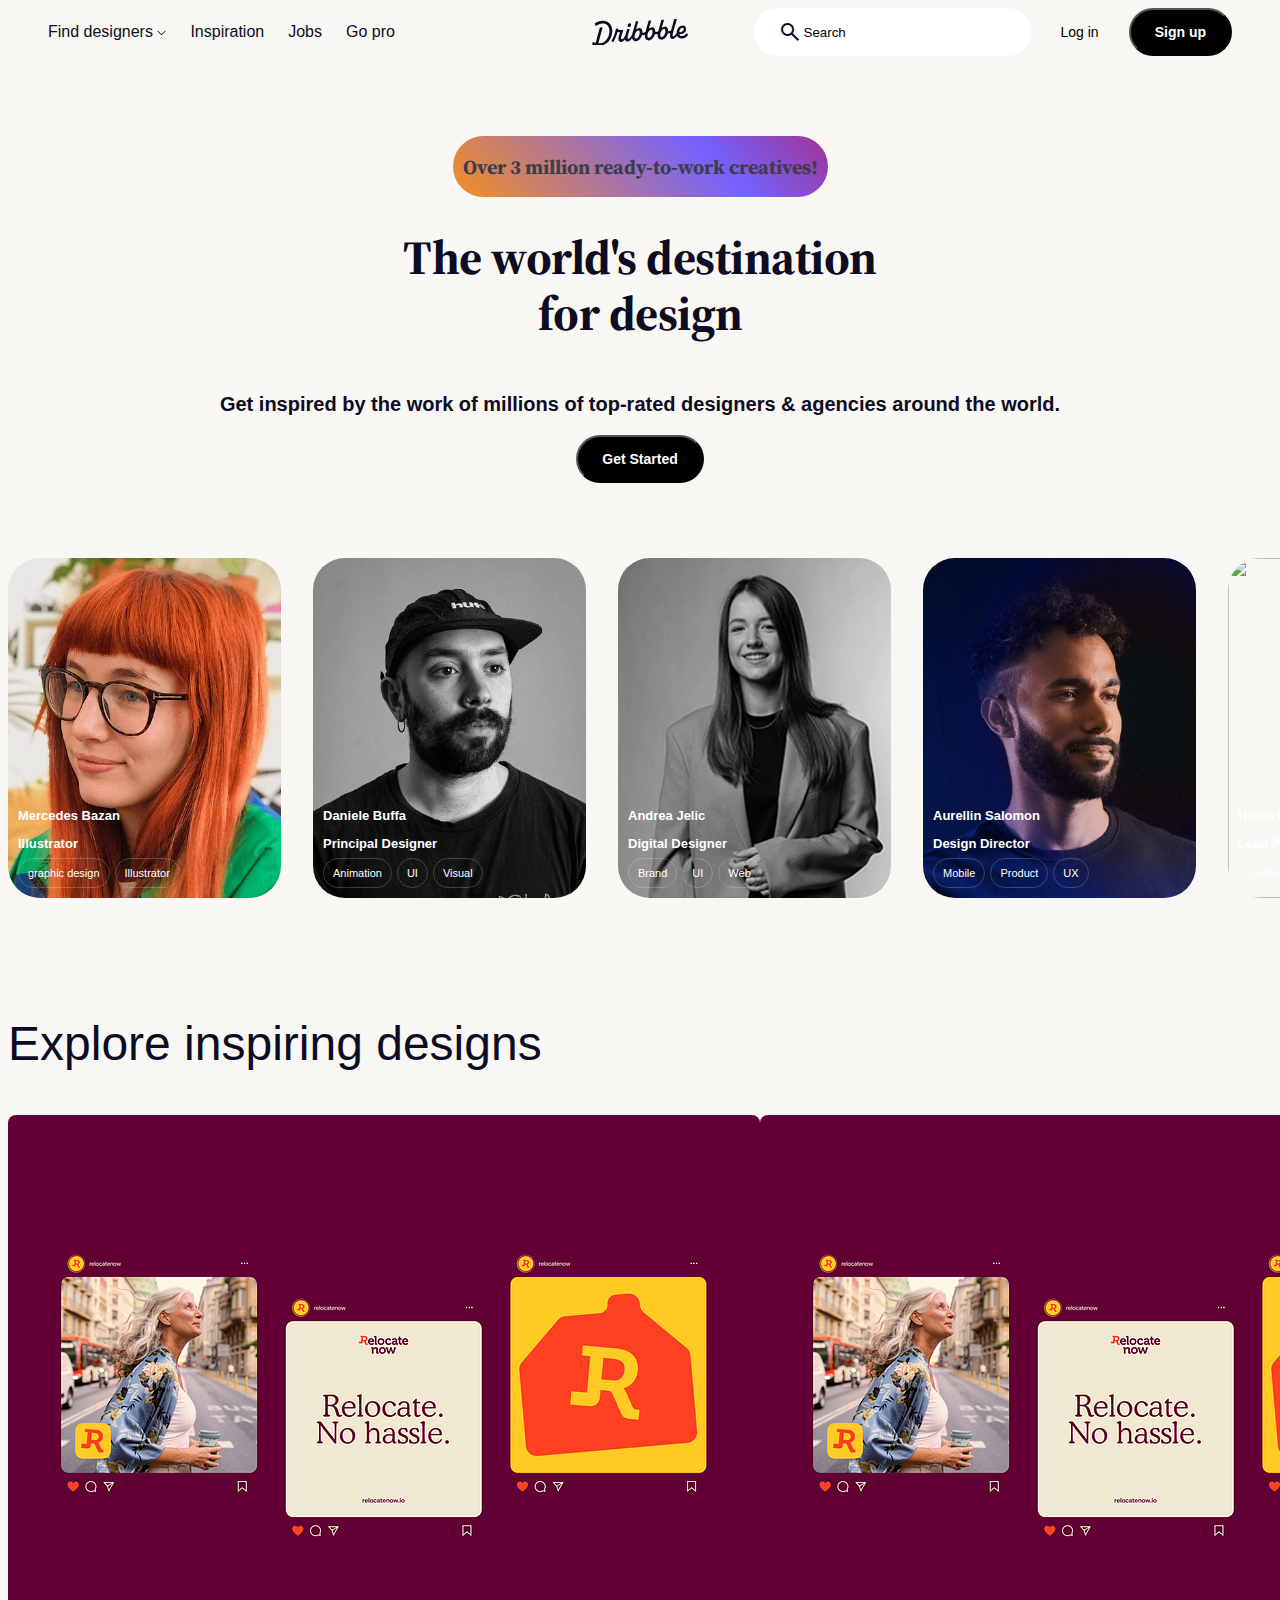
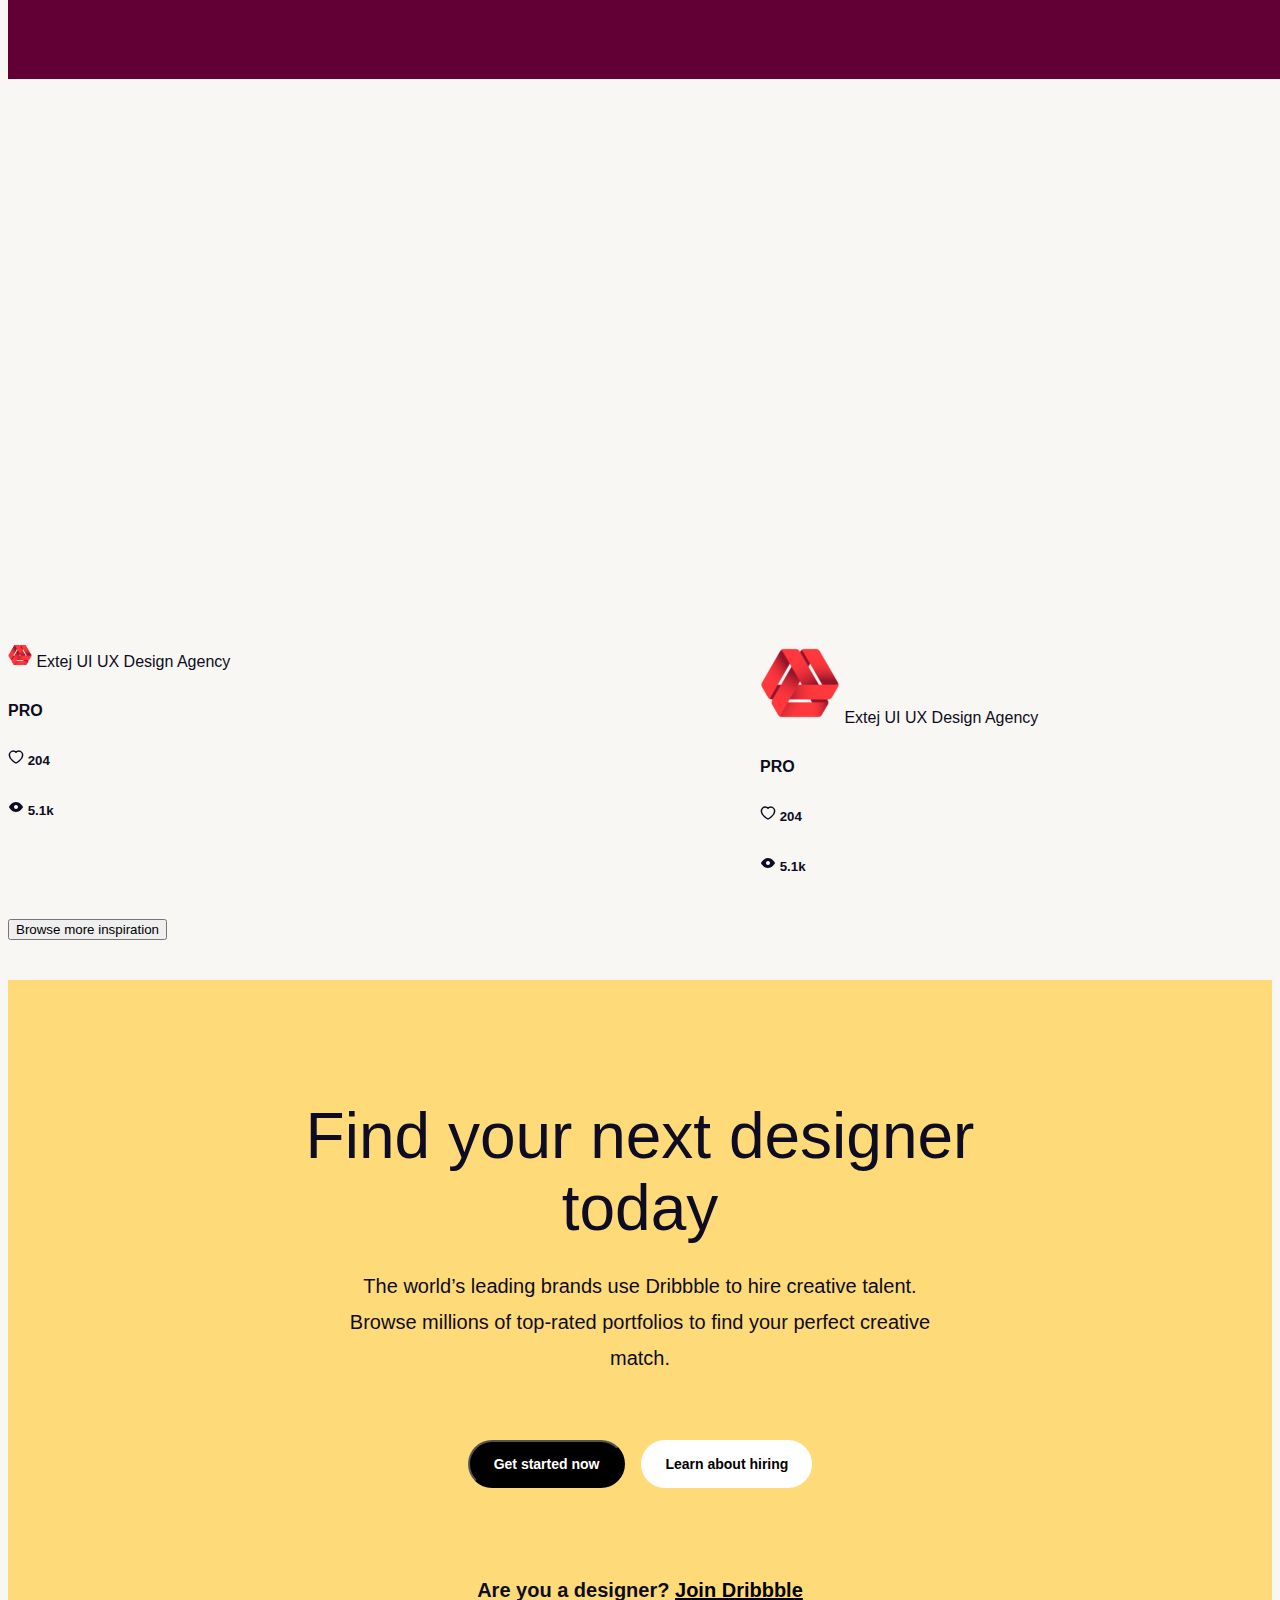
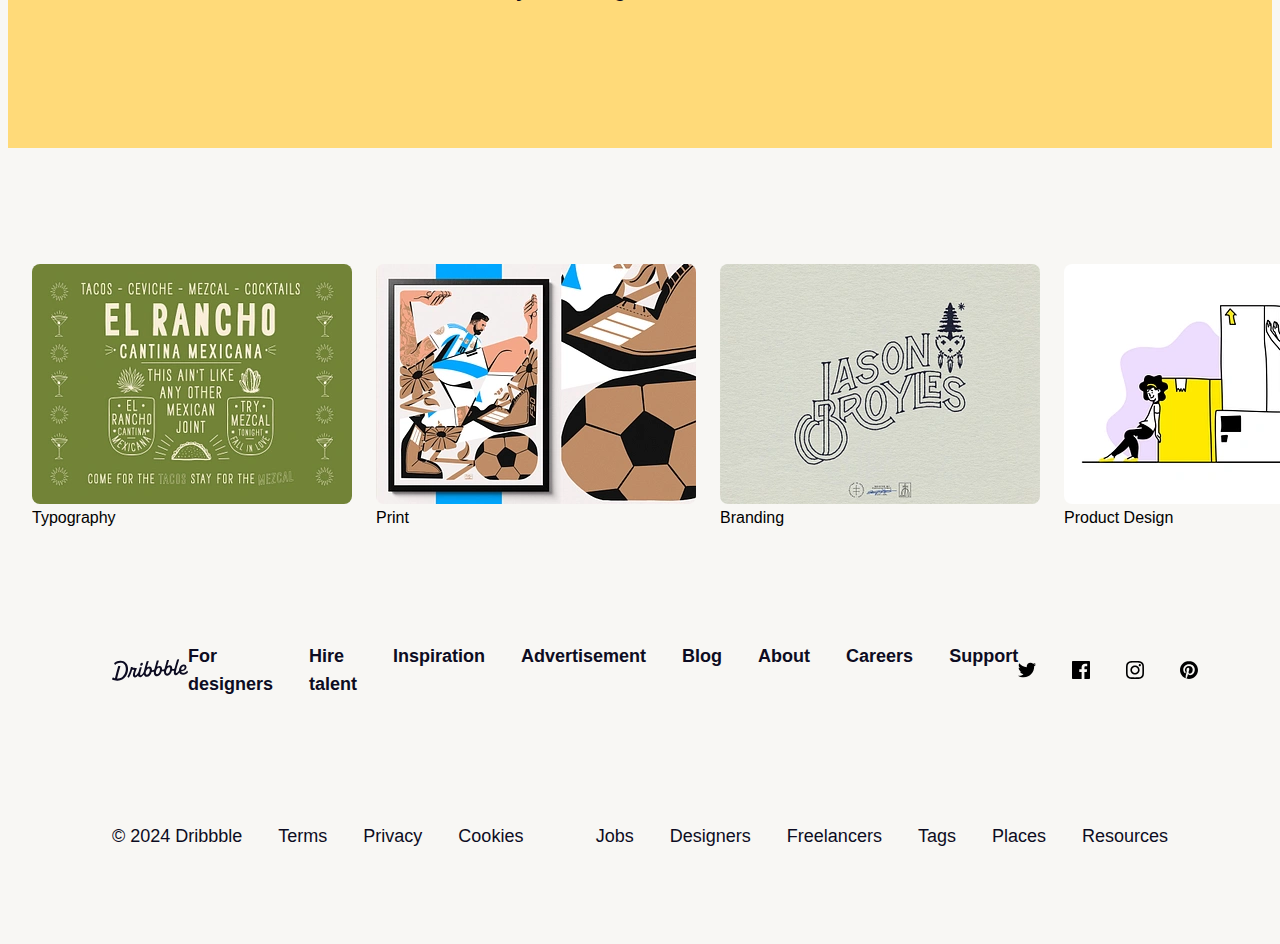
==== index.html @ 167e6d6d "add netflix" ====
<html lang="en">

<head>
    <meta charset="UTF-8">
    <meta name="viewport" content="width=device-width, initial-scale=1.0">
    <link rel="stylesheet" href="index.css">
    <link rel="stylesheet" href="https://fonts.googleapis.com/css2?family=Material+Symbols+Outlined:opsz,wght,FILL,GRAD@20..48,100..700,0..1,-50..200" />
    <link rel="preconnect" href="https://fonts.googleapis.com">
    <link rel="preconnect" href="https://fonts.gstatic.com" crossorigin>
    <link href="https://fonts.googleapis.com/css2?family=Source+Serif+4:ital,opsz,wght@0,8..60,200..900;1,8..60,200..900&display=swap" rel="stylesheet">
    <title>Dribble</title>
</head>

<body>
    <header>
        <div class="li">
            <ul>
                <li>Find designers <img src="images/down-arrow.svg" alt="" srcset="" width="9" height="8"></li>
                <li>Inspiration</li>
                <li>Jobs</li>
                <li>Go pro</li>
            </ul>
        </div>

        <div class="logo">
            <svg xmlns="http://www.w3.org/2000/svg" viewBox="0 0 210 59" fill="none"
                class="fill-current">
                <title>Dribbble: the community for graphic design</title>
                <path fill-rule="evenodd" clip-rule="evenodd"
                    d="M206.622 31.928C207.065 31.4116 207.85 31.4352 208.253 31.986H208.25L209.784 34.0834C210.075 34.4864 210.073 35.0425 209.769 35.4349C207.106 38.8893 202.44 42.2143 196.81 42.5359C192.366 42.7887 188.701 41.1051 186.706 37.9221C186.311 37.2925 185.44 37.2557 184.997 37.8511C182.63 41.0286 179.766 43.5134 176.782 43.6845C171.467 43.9876 169.966 40.4228 171.28 32.563C171.412 31.7805 170.726 31.1192 169.987 31.3141C168.885 31.6065 167.715 31.7356 166.528 31.633C166.034 31.5907 165.571 31.8912 165.422 32.3811C163.455 38.8418 158.774 44.8518 152.715 45.1997C148.847 45.421 143.069 43.205 143.647 33.9462C143.695 33.1927 143.019 32.5999 142.323 32.8106C141.11 33.1795 139.804 33.3534 138.474 33.2401C137.981 33.1979 137.52 33.4983 137.371 33.9885C135.404 40.449 130.723 46.4592 124.664 46.8068C120.796 47.0282 115.018 44.8124 115.596 35.5536C115.644 34.7998 114.968 34.207 114.272 34.418C113.059 34.7869 111.753 34.9634 110.423 34.8473C109.93 34.8053 109.469 35.1057 109.32 35.5956C107.352 42.0564 102.672 48.0664 96.6132 48.4142C93.8613 48.5723 90.1398 47.4945 88.4308 43.5264C88.1016 42.7599 87.1144 42.6438 86.6257 43.3105C84.2334 46.5751 81.3193 49.152 78.2762 49.3259C75.1571 49.505 73.4509 48.2535 72.7091 46.0216C72.4458 45.2339 71.4609 45.0467 70.9293 45.6712C68.8002 48.1744 66.3749 50.0082 63.9216 50.1479C60.1393 50.3666 57.9619 47.563 57.7823 44.1667C57.5747 40.204 59.2887 35.564 61.2025 30.4999C61.4684 29.7964 60.9873 29.0348 60.2608 29.0032C59.157 28.956 57.8963 28.8399 56.7113 28.6185C56.1771 28.5159 55.6583 28.8479 55.5063 29.3907C53.243 37.4716 49.7771 45.392 46.8529 50.074C46.5263 50.5984 45.8505 50.7381 45.3593 50.377L43.1264 48.7331C42.6682 48.393 42.5441 47.7397 42.8504 47.247C47.0759 40.478 50.8278 29.8807 52.1215 22.0421C52.2025 21.5415 52.61 21.17 53.0986 21.141L56.0683 20.9697C56.7493 20.9302 57.2861 21.5652 57.162 22.2634L57.1493 22.3372C57.0379 22.959 57.4532 23.5439 58.0532 23.6257C60.7164 23.992 64.6963 24.0366 67.3975 23.9313C68.157 23.9023 68.6938 24.6875 68.4178 25.4226C66.2507 31.1876 63.3469 39.1765 63.5139 42.3382C63.5899 43.7662 64.2204 44.5462 65.3291 44.4829C67.4508 44.3619 70.7141 40.0959 73.1876 35.3455C73.2331 35.261 73.2659 35.169 73.2862 35.0741C74.1196 31.3543 75.3565 27.2068 76.6061 23.0163L76.6837 22.7561C76.8128 22.3188 77.1901 22.0131 77.6306 21.9868L81.1876 21.7839C81.9219 21.7417 82.4712 22.4795 82.2485 23.2093C82.0654 23.8112 81.883 24.409 81.7023 25.0014C78.5723 35.2603 75.9438 43.8759 79.4838 43.6742C81.7978 43.5422 85.0764 39.6164 87.8966 34.0279C87.9421 33.9356 87.9751 33.8381 87.9954 33.7355C88.1372 33.0055 88.3092 32.2416 88.5195 31.4432C90.1639 24.8753 92.0286 18.3691 93.8955 11.855C94.4717 9.8446 95.0481 7.83341 95.6182 5.81945C95.7449 5.37417 96.1245 5.06062 96.57 5.03426L100.221 4.82611C100.963 4.78396 101.512 5.52962 101.279 6.26474C99.8208 10.8388 98.2967 15.7106 96.8487 20.4006C96.5448 21.3887 97.603 22.2107 98.4386 21.6416C99.8791 20.6562 101.545 20.0027 103.158 19.9105C107.267 19.676 110.064 23.0565 110.332 28.1496C110.347 28.4184 110.363 28.7082 110.37 29.0032C110.385 29.5673 110.808 30.023 111.348 30.0704C113.282 30.2417 115.259 29.6673 116.786 28.3051C116.943 28.1654 117.049 27.9757 117.102 27.7701C118.616 21.8916 120.287 16.0568 121.959 10.2147C122.532 8.21455 123.105 6.21353 123.672 4.20956C123.798 3.76427 124.178 3.45072 124.624 3.42438L128.274 3.21623C129.016 3.17408 129.566 3.91972 129.333 4.65484C127.874 9.22892 126.35 14.1007 124.902 18.7907C124.598 19.7788 125.657 20.6008 126.492 20.0317C127.933 19.0463 129.599 18.3929 131.211 18.3006C135.32 18.0662 138.117 21.4466 138.386 26.5399C138.401 26.8084 138.416 27.0985 138.424 27.3935C138.436 27.9573 138.862 28.4132 139.401 28.4607C141.335 28.6318 143.312 28.0573 144.839 26.6951C144.996 26.5557 145.102 26.3659 145.156 26.1604C146.67 20.2818 148.34 14.4471 150.013 8.6051C150.586 6.60484 151.158 4.60372 151.725 2.59968C151.852 2.15439 152.232 1.84085 152.677 1.8145L156.328 1.60635C157.07 1.56419 157.619 2.30985 157.386 3.04497C155.928 7.61902 154.404 12.4908 152.956 17.1808C152.652 18.1689 153.71 18.991 154.546 18.4219C155.986 17.4364 157.652 16.783 159.265 16.6908C163.374 16.4563 166.171 19.8367 166.44 24.9299C166.455 25.2013 166.47 25.4885 166.477 25.7835C166.493 26.3447 166.913 26.8032 167.452 26.8507C169.323 27.0166 171.237 26.4844 172.741 25.2171C172.908 25.0774 173.024 24.8798 173.08 24.6637C174.804 18.0187 177.336 9.31324 179.777 0.981894C179.906 0.541877 180.285 0.236236 180.726 0.209888L184.344 0.0017367C185.078 -0.0404207 185.627 0.692063 185.407 1.42191C182.047 12.5778 179.308 22.3372 177.797 28.0944C175.789 35.9039 175.711 38.1567 177.994 38.025C179.911 37.9143 182.493 35.1952 184.928 31.0847C185.025 30.924 185.075 30.7397 185.083 30.5526C185.402 22.324 190.447 14.8385 197.946 14.409C202.969 14.1218 205.721 17.916 205.918 21.6495C206.293 28.7767 199.248 33.3324 192.42 32.9107C191.625 32.8606 191.047 33.7145 191.397 34.4574C192.351 36.4967 194.359 37.6352 197.787 37.4374C201.048 37.2531 204.468 34.439 206.622 31.928ZM93.7548 33.9278C92.1345 40.4228 94.1017 42.9652 96.646 42.8203C100.823 42.5805 104.864 34.9263 104.553 29.019C104.416 26.4396 102.907 25.0958 101.145 25.1961C98.2106 25.3646 95.0512 28.745 93.7548 33.9278ZM121.808 32.3207C120.188 38.8154 122.155 41.3581 124.7 41.2131H124.697C128.874 40.9734 132.917 33.3192 132.606 27.4119C132.472 24.8324 130.96 23.4886 129.198 23.5887C126.264 23.7574 123.105 27.1379 121.808 32.3207ZM149.862 30.7133C148.242 37.2082 150.209 39.7509 152.753 39.606H152.751C156.925 39.3662 160.971 31.712 160.66 25.8047C160.525 23.2251 159.014 21.8814 157.252 21.9815C154.318 22.1501 151.158 25.5307 149.862 30.7133ZM200.584 22.2239C200.559 20.5218 199.513 19.2887 197.817 19.3862H197.815C194.483 19.5785 191.875 23.1856 191.045 27.562C190.913 28.2577 191.422 28.9058 192.103 28.8899C196.407 28.7821 200.721 25.9416 200.584 22.2239ZM44.3525 25.3837C43.9171 12.1962 35.3423 3.49339 22.6712 3.94658C17.2307 4.19426 11.0052 6.25733 6.32164 9.9461C5.88113 10.2939 5.76719 10.9315 6.06593 11.4163L8.05331 14.6519C8.39254 15.2052 9.11407 15.3185 9.60776 14.9075C13.1724 11.9459 18.0383 10.0041 22.7193 9.79855C31.403 9.43757 37.7828 14.9971 38.1551 25.7367C38.6209 38.2417 30.2157 52.5461 16.7091 53.3207C16.2382 53.3471 15.7471 53.3577 15.2559 53.3577C14.5673 53.3577 14.0585 52.6858 14.2306 51.9901C16.8357 41.4744 19.8763 30.1974 22.9776 19.7029C23.1928 18.973 22.6459 18.2458 21.9143 18.288L17.9648 18.5146C17.5218 18.5409 17.142 18.8492 17.0129 19.2918C14.0331 29.6045 11.0508 40.7895 8.36723 51.284C8.21279 51.89 7.59761 52.2379 7.02544 52.0427C5.62543 51.566 4.34693 51.0232 3.2583 50.3881C2.73677 50.0825 2.07601 50.2987 1.80765 50.8571L0.11142 54.4037C-0.139216 54.9281 0.0455967 55.5709 0.539275 55.8527C4.38489 58.0345 10.223 59.2806 16.0914 58.9462C35.4032 57.8393 44.864 40.0015 44.3525 25.3889V25.3837ZM82.3044 9.18082C79.955 9.31518 77.8713 11.9553 78.0183 14.7377C78.1143 16.5715 79.2917 17.7967 81.1195 17.694C83.4689 17.5596 85.6106 14.7798 85.4714 12.1318C85.3754 10.298 84.0005 9.08333 82.3044 9.18082Z"
                    fill="currentColor"></path>
            </svg>
        </div>

        <div class="login">
            <div class="search">
                <span class="material-symbols-outlined">search</span>
                    <input type="text" value="Search" class="sub">
            </div>

            <input type="button" value="Log in" id="login">

            <span class="material-symbols-outlined" id="msearch">search</span>
            <input type="button" value="Sign up" id="prybtn">
        </div>

    </header>

 <div class="hero">
    <div class="layer1">
        <div class="colorswap">
            <h2>Over 3 million ready-to-work creatives!</h2>
        </div>
        <h1>The world's destination for design</h1>
        <h2>Get inspired by the work of millions of top-rated designers & agencies around the world. </h2>
        <input type="button" value="Get Started" id="prybtn">
    </div>
 </div>



    <div class="layer2">
        <div class="layer2_track">
            <div class="layer2_grid">
                <div class="layer2_item">
                    <div class="media">
                        <img src="images/mercedes-bazan.png" alt="" width="273" height="340">
                    </div>
                    <div class="item_values">
                        <h2>Mercedes Bazan</h2>
                        <h2>Illustrator</h2>
                        <ul>
                            <li>graphic design</li>
                            <li>Illustrator</li>
                        </ul>
                    </div>
                </div>

                <div class="layer2_item">
                    <div class="media">
                        <img src="images/daniele-buffa-3.png" alt="" width="273" height="340">
                    </div>
                    <div class="item_values">
                        <h2>Daniele Buffa</h2>
                        <h2>Principal Designer</h2>
                        <ul>
                            <li>Animation</li>
                            <li>UI</li>
                            <li>Visual</li>
                        </ul>
                    </div>
                </div>

                <div class="layer2_item">
                    <div class="media">
                        <img src="images/d85ae8c7db2421e9a01ecac942978d4b.png" alt="" width="273" height="340">
                    </div>
                    <div class="item_values">
                        <h2>Andrea Jelic</h2>
                        <h2>Digital Designer</h2>
                        <ul>
                            <li>Brand</li>
                            <li>UI</li>
                            <li>Web</li>
                        </ul>
                    </div>
                </div>

                <div class="layer2_item">
                    <div class="media">
                        <img src="images/cd3266dde4f00a5d6a509c7375ddaecd.png" alt="" width="273" height="340">
                    </div>
                    <div class="item_values">
                        <h2>Aurellin Salomon</h2>
                        <h2>Design Director</h2>
                        <ul>
                            <li>Mobile</li>
                            <li>Product</li>
                            <li>UX</li>
                        </ul>
                    </div>
                </div>

                <div class="layer2_item">
                    <div class="media">
                        <img src="images/ezgif-1-f00277db6c.gif" alt="" width="273" height="340">
                    </div>
                    <div class="item_values">
                        <h2>Helen tran</h2>
                        <h2>Lead Product Designer</h2>
                        <ul>
                            <li>Leadership</li>
                            <li>Product</li>
                            <li>UX</li>
                        </ul>
                    </div>
                </div>

                <div class="layer2_item">
                    <div class="media">
                        <img src="images/9b22cd83bde1809976bec0722d1f8923.jpeg" alt="" width="273" height="340">
                    </div>
                    <div class="item_values">
                        <h2>Elif Kameşoğlu</h2>
                        <h2>Brand Designer</h2>
                        <ul>
                            <li>Brand</li>
                            <li>Illustration</li>
                            <li>Web</li>
                        </ul>
                    </div>
                </div>

                <div class="layer2_item">
                    <div class="media">
                        <img src="images/4f02d72fe701b15b2168a4954332427f.png" alt="" width="273" height="340">
                    </div>
                    <div class="item_values">
                        <h2>Lilla Bardenova</h2>
                        <h2>Brand + Illustrator</h2>
                        <ul>
                            <li>Brand</li>
                            <li>Illustration</li>
                            <li>Web</li>
                        </ul>
                    </div>
                </div>

                <div class="layer2_item">
                    <div class="media">
                        <img src="images/3986915be548424a5d36657f2b034ead.jpeg" alt="" width="273" height="340">
                    </div>
                    <div class="item_values">
                        <h2>Chris Owens</h2>
                        <h2>Creative Director</h2>
                        <ul>
                            <li>UI</li>
                            <li>Illustration</li>
                            <li>Mobile</li>
                        </ul>
                    </div>
                </div>

                <div class="layer2_item">
                    <div class="media">
                        <img src="images/1fb34610061a95a007ac5e7b1dc53138.jpeg" alt="" width="273" height="340">
                    </div>
                    <div class="item_values">
                        <h2>Victa Wille</h2>
                        <h2>Digital Designer</h2>
                        <ul>
                            <li>Mobile</li>
                            <li>UI</li>
                            <li>Web</li>
                        </ul>
                    </div>
                </div>

                <div class="layer2_item">
                    <div class="media">
                        <img src="images/ezgif-1-02be31afe9.gif" alt="" width="273" height="340">
                    </div>
                    <div class="item_values">
                        <h2>Jesse Showalter</h2>
                        <h2>Design Educator</h2>
                        <ul>
                            <li>UI</li>
                            <li>Web</li>
                            <li>Mobile</li>
                        </ul>
                    </div>
                </div>

                <div class="layer2_item">
                    <div class="media">
                        <img src="images/Vladimir_Gruev.png" alt="" width="273" height="340">
                    </div>
                    <div class="item_values">
                        <h2>Vladimir Gruev</h2>
                        <h2>Digital Designer</h2>
                        <ul>
                            <li>Design</li>
                            <li>Brand</li>
                        </ul>
                    </div>
                </div>
            </div>
        </div>
    </div>


    <div class="layer3">
        <h1>Explore inspiring designs</h1>

        <div class="layer3_grid">
            <ul>
                <li>
                    <div class="img">
                        <img src="images/original-075405b9c9cbbc551ec52711e6c9dad0.png" alt="" srcset="">
                    </div>
                    <div class="info">
                        <div class="first">
                            <img src="images/img/092502a9a3cea1c44dd5e5f9939430b4.png" alt="" width="24" height="24">
                            Extej UI UX Design Agency
                            <h4>PRO</h4>
                        </div>

                        <div class="second">
                            <h5><svg xmlns="http://www.w3.org/2000/svg" width="16" height="16" viewBox="0 0 16 16"
                                    fill="none" role="img" class="icon fill-current shot-tools-icon">
                                    <path
                                        d="M10.7408 2C13.0889 2 14.6667 4.235 14.6667 6.32C14.6667 10.5425 8.11856 14 8.00004 14C7.88152 14 1.33337 10.5425 1.33337 6.32C1.33337 4.235 2.91115 2 5.2593 2C6.60745 2 7.48893 2.6825 8.00004 3.2825C8.51115 2.6825 9.39263 2 10.7408 2Z"
                                        stroke="currentColor" stroke-width="1.5" stroke-linecap="round"
                                        stroke-linejoin="round"></path>
                                </svg> 204</h5>
                            <h5><svg xmlns="http://www.w3.org/2000/svg" width="16" height="16" viewBox="0 0 16 16"
                                    fill="none" role="img" class="icon fill-current shot-tools-icon">
                                    <path
                                        d="M8 3C4.36992 3 1.98789 6.21774 1.18763 7.49059C1.09079 7.64462 1.04237 7.72163 1.01527 7.84042C0.99491 7.92964 0.99491 8.07036 1.01527 8.15958C1.04237 8.27837 1.09079 8.35539 1.18763 8.50941C1.98789 9.78226 4.36992 13 8 13C11.6301 13 14.0121 9.78226 14.8124 8.50941L14.8124 8.50939C14.9092 8.35538 14.9576 8.27837 14.9847 8.15958C15.0051 8.07036 15.0051 7.92964 14.9847 7.84042C14.9576 7.72163 14.9092 7.64462 14.8124 7.4906L14.8124 7.49059C14.0121 6.21774 11.6301 3 8 3Z"
                                        fill="currentColor"></path>
                                    <path
                                        d="M8 10C9.10457 10 10 9.10457 10 8C10 6.89543 9.10457 6 8 6C6.89543 6 6 6.89543 6 8C6 9.10457 6.89543 10 8 10Z"
                                        fill="white"></path>
                                </svg> 5.1k</h5>
                        </div>
                    </div>
                </li>
                <li>
                    <div class="img"><img src="images/original-075405b9c9cbbc551ec52711e6c9dad0.png" alt="" srcset="">
                    </div>
                    <div class="info">
                        <div class="first">
                            <img src="images/img/092502a9a3cea1c44dd5e5f9939430b4.png" alt="">
                            Extej UI UX Design Agency
                            <h4>PRO</h4>
                        </div>

                        <div class="second">
                            <h5><svg xmlns="http://www.w3.org/2000/svg" width="16" height="16" viewBox="0 0 16 16"
                                    fill="none" role="img" class="icon fill-current shot-tools-icon">
                                    <path
                                        d="M10.7408 2C13.0889 2 14.6667 4.235 14.6667 6.32C14.6667 10.5425 8.11856 14 8.00004 14C7.88152 14 1.33337 10.5425 1.33337 6.32C1.33337 4.235 2.91115 2 5.2593 2C6.60745 2 7.48893 2.6825 8.00004 3.2825C8.51115 2.6825 9.39263 2 10.7408 2Z"
                                        stroke="currentColor" stroke-width="1.5" stroke-linecap="round"
                                        stroke-linejoin="round"></path>
                                </svg> 204</h5>
                            <h5><svg xmlns="http://www.w3.org/2000/svg" width="16" height="16" viewBox="0 0 16 16"
                                    fill="none" role="img" class="icon fill-current shot-tools-icon">
                                    <path
                                        d="M8 3C4.36992 3 1.98789 6.21774 1.18763 7.49059C1.09079 7.64462 1.04237 7.72163 1.01527 7.84042C0.99491 7.92964 0.99491 8.07036 1.01527 8.15958C1.04237 8.27837 1.09079 8.35539 1.18763 8.50941C1.98789 9.78226 4.36992 13 8 13C11.6301 13 14.0121 9.78226 14.8124 8.50941L14.8124 8.50939C14.9092 8.35538 14.9576 8.27837 14.9847 8.15958C15.0051 8.07036 15.0051 7.92964 14.9847 7.84042C14.9576 7.72163 14.9092 7.64462 14.8124 7.4906L14.8124 7.49059C14.0121 6.21774 11.6301 3 8 3Z"
                                        fill="currentColor"></path>
                                    <path
                                        d="M8 10C9.10457 10 10 9.10457 10 8C10 6.89543 9.10457 6 8 6C6.89543 6 6 6.89543 6 8C6 9.10457 6.89543 10 8 10Z"
                                        fill="white"></path>
                                </svg> 5.1k</h5>
                        </div>
                    </div>
                </li>
                <li>
                    <div class="img"><img src="images/original-075405b9c9cbbc551ec52711e6c9dad0.png" alt="" srcset="">
                    </div>
                    <div class="info">
                        <div class="first">
                            <img src="images/img/092502a9a3cea1c44dd5e5f9939430b4.png" alt="">
                            Extej UI UX Design Agency
                            <h4>PRO</h4>
                        </div>

                        <div class="second">
                            <h5><svg xmlns="http://www.w3.org/2000/svg" width="16" height="16" viewBox="0 0 16 16"
                                    fill="none" role="img" class="icon fill-current shot-tools-icon">
                                    <path
                                        d="M10.7408 2C13.0889 2 14.6667 4.235 14.6667 6.32C14.6667 10.5425 8.11856 14 8.00004 14C7.88152 14 1.33337 10.5425 1.33337 6.32C1.33337 4.235 2.91115 2 5.2593 2C6.60745 2 7.48893 2.6825 8.00004 3.2825C8.51115 2.6825 9.39263 2 10.7408 2Z"
                                        stroke="currentColor" stroke-width="1.5" stroke-linecap="round"
                                        stroke-linejoin="round"></path>
                                </svg> 204</h5>
                            <h5><svg xmlns="http://www.w3.org/2000/svg" width="16" height="16" viewBox="0 0 16 16"
                                    fill="none" role="img" class="icon fill-current shot-tools-icon">
                                    <path
                                        d="M8 3C4.36992 3 1.98789 6.21774 1.18763 7.49059C1.09079 7.64462 1.04237 7.72163 1.01527 7.84042C0.99491 7.92964 0.99491 8.07036 1.01527 8.15958C1.04237 8.27837 1.09079 8.35539 1.18763 8.50941C1.98789 9.78226 4.36992 13 8 13C11.6301 13 14.0121 9.78226 14.8124 8.50941L14.8124 8.50939C14.9092 8.35538 14.9576 8.27837 14.9847 8.15958C15.0051 8.07036 15.0051 7.92964 14.9847 7.84042C14.9576 7.72163 14.9092 7.64462 14.8124 7.4906L14.8124 7.49059C14.0121 6.21774 11.6301 3 8 3Z"
                                        fill="currentColor"></path>
                                    <path
                                        d="M8 10C9.10457 10 10 9.10457 10 8C10 6.89543 9.10457 6 8 6C6.89543 6 6 6.89543 6 8C6 9.10457 6.89543 10 8 10Z"
                                        fill="white"></path>
                                </svg> 5.1k</h5>
                        </div>
                    </div>
                </li>
                <li>
                    <div class="img"><img src="images/original-075405b9c9cbbc551ec52711e6c9dad0.png" alt="" srcset="">
                    </div>
                    <div class="info">
                        <div class="first">
                            <img src="images/img/092502a9a3cea1c44dd5e5f9939430b4.png" alt="">
                            Extej UI UX Design Agency
                            <h4>PRO</h4>
                        </div>

                        <div class="second">
                            <h5><svg xmlns="http://www.w3.org/2000/svg" width="16" height="16" viewBox="0 0 16 16"
                                    fill="none" role="img" class="icon fill-current shot-tools-icon">
                                    <path
                                        d="M10.7408 2C13.0889 2 14.6667 4.235 14.6667 6.32C14.6667 10.5425 8.11856 14 8.00004 14C7.88152 14 1.33337 10.5425 1.33337 6.32C1.33337 4.235 2.91115 2 5.2593 2C6.60745 2 7.48893 2.6825 8.00004 3.2825C8.51115 2.6825 9.39263 2 10.7408 2Z"
                                        stroke="currentColor" stroke-width="1.5" stroke-linecap="round"
                                        stroke-linejoin="round"></path>
                                </svg> 204</h5>
                            <h5><svg xmlns="http://www.w3.org/2000/svg" width="16" height="16" viewBox="0 0 16 16"
                                    fill="none" role="img" class="icon fill-current shot-tools-icon">
                                    <path
                                        d="M8 3C4.36992 3 1.98789 6.21774 1.18763 7.49059C1.09079 7.64462 1.04237 7.72163 1.01527 7.84042C0.99491 7.92964 0.99491 8.07036 1.01527 8.15958C1.04237 8.27837 1.09079 8.35539 1.18763 8.50941C1.98789 9.78226 4.36992 13 8 13C11.6301 13 14.0121 9.78226 14.8124 8.50941L14.8124 8.50939C14.9092 8.35538 14.9576 8.27837 14.9847 8.15958C15.0051 8.07036 15.0051 7.92964 14.9847 7.84042C14.9576 7.72163 14.9092 7.64462 14.8124 7.4906L14.8124 7.49059C14.0121 6.21774 11.6301 3 8 3Z"
                                        fill="currentColor"></path>
                                    <path
                                        d="M8 10C9.10457 10 10 9.10457 10 8C10 6.89543 9.10457 6 8 6C6.89543 6 6 6.89543 6 8C6 9.10457 6.89543 10 8 10Z"
                                        fill="white"></path>
                                </svg> 5.1k</h5>
                        </div>
                    </div>
                </li>
                <li>
                    <div class="img"><img src="images/original-075405b9c9cbbc551ec52711e6c9dad0.png" alt="" srcset="">
                    </div>
                    <div class="info">
                        <div class="first">
                            <img src="images/img/092502a9a3cea1c44dd5e5f9939430b4.png" alt="">
                            Extej UI UX Design Agency
                            <h4>PRO</h4>
                        </div>

                        <div class="second">
                            <h5><svg xmlns="http://www.w3.org/2000/svg" width="16" height="16" viewBox="0 0 16 16"
                                    fill="none" role="img" class="icon fill-current shot-tools-icon">
                                    <path
                                        d="M10.7408 2C13.0889 2 14.6667 4.235 14.6667 6.32C14.6667 10.5425 8.11856 14 8.00004 14C7.88152 14 1.33337 10.5425 1.33337 6.32C1.33337 4.235 2.91115 2 5.2593 2C6.60745 2 7.48893 2.6825 8.00004 3.2825C8.51115 2.6825 9.39263 2 10.7408 2Z"
                                        stroke="currentColor" stroke-width="1.5" stroke-linecap="round"
                                        stroke-linejoin="round"></path>
                                </svg> 204</h5>
                            <h5><svg xmlns="http://www.w3.org/2000/svg" width="16" height="16" viewBox="0 0 16 16"
                                    fill="none" role="img" class="icon fill-current shot-tools-icon">
                                    <path
                                        d="M8 3C4.36992 3 1.98789 6.21774 1.18763 7.49059C1.09079 7.64462 1.04237 7.72163 1.01527 7.84042C0.99491 7.92964 0.99491 8.07036 1.01527 8.15958C1.04237 8.27837 1.09079 8.35539 1.18763 8.50941C1.98789 9.78226 4.36992 13 8 13C11.6301 13 14.0121 9.78226 14.8124 8.50941L14.8124 8.50939C14.9092 8.35538 14.9576 8.27837 14.9847 8.15958C15.0051 8.07036 15.0051 7.92964 14.9847 7.84042C14.9576 7.72163 14.9092 7.64462 14.8124 7.4906L14.8124 7.49059C14.0121 6.21774 11.6301 3 8 3Z"
                                        fill="currentColor"></path>
                                    <path
                                        d="M8 10C9.10457 10 10 9.10457 10 8C10 6.89543 9.10457 6 8 6C6.89543 6 6 6.89543 6 8C6 9.10457 6.89543 10 8 10Z"
                                        fill="white"></path>
                                </svg> 5.1k</h5>
                        </div>
                    </div>
                </li>
                <li>
                    <div class="img"><img src="images/original-075405b9c9cbbc551ec52711e6c9dad0.png" alt="" srcset="">
                    </div>
                    <div class="info">
                        <div class="first">
                            <img src="images/img/092502a9a3cea1c44dd5e5f9939430b4.png" alt="">
                            Extej UI UX Design Agency
                            <h4>PRO</h4>
                        </div>

                        <div class="second">
                            <h5><svg xmlns="http://www.w3.org/2000/svg" width="16" height="16" viewBox="0 0 16 16"
                                    fill="none" role="img" class="icon fill-current shot-tools-icon">
                                    <path
                                        d="M10.7408 2C13.0889 2 14.6667 4.235 14.6667 6.32C14.6667 10.5425 8.11856 14 8.00004 14C7.88152 14 1.33337 10.5425 1.33337 6.32C1.33337 4.235 2.91115 2 5.2593 2C6.60745 2 7.48893 2.6825 8.00004 3.2825C8.51115 2.6825 9.39263 2 10.7408 2Z"
                                        stroke="currentColor" stroke-width="1.5" stroke-linecap="round"
                                        stroke-linejoin="round"></path>
                                </svg> 204</h5>
                            <h5><svg xmlns="http://www.w3.org/2000/svg" width="16" height="16" viewBox="0 0 16 16"
                                    fill="none" role="img" class="icon fill-current shot-tools-icon">
                                    <path
                                        d="M8 3C4.36992 3 1.98789 6.21774 1.18763 7.49059C1.09079 7.64462 1.04237 7.72163 1.01527 7.84042C0.99491 7.92964 0.99491 8.07036 1.01527 8.15958C1.04237 8.27837 1.09079 8.35539 1.18763 8.50941C1.98789 9.78226 4.36992 13 8 13C11.6301 13 14.0121 9.78226 14.8124 8.50941L14.8124 8.50939C14.9092 8.35538 14.9576 8.27837 14.9847 8.15958C15.0051 8.07036 15.0051 7.92964 14.9847 7.84042C14.9576 7.72163 14.9092 7.64462 14.8124 7.4906L14.8124 7.49059C14.0121 6.21774 11.6301 3 8 3Z"
                                        fill="currentColor"></path>
                                    <path
                                        d="M8 10C9.10457 10 10 9.10457 10 8C10 6.89543 9.10457 6 8 6C6.89543 6 6 6.89543 6 8C6 9.10457 6.89543 10 8 10Z"
                                        fill="white"></path>
                                </svg> 5.1k</h5>
                        </div>
                    </div>
                </li>
                <li>
                    <div class="img"><img src="images/original-075405b9c9cbbc551ec52711e6c9dad0.png" alt="" srcset="">
                    </div>
                    <div class="info">
                        <div class="first">
                            <img src="images/img/092502a9a3cea1c44dd5e5f9939430b4.png" alt="">
                            Extej UI UX Design Agency
                            <h4>PRO</h4>
                        </div>

                        <div class="second">
                            <h5><svg xmlns="http://www.w3.org/2000/svg" width="16" height="16" viewBox="0 0 16 16"
                                    fill="none" role="img" class="icon fill-current shot-tools-icon">
                                    <path
                                        d="M10.7408 2C13.0889 2 14.6667 4.235 14.6667 6.32C14.6667 10.5425 8.11856 14 8.00004 14C7.88152 14 1.33337 10.5425 1.33337 6.32C1.33337 4.235 2.91115 2 5.2593 2C6.60745 2 7.48893 2.6825 8.00004 3.2825C8.51115 2.6825 9.39263 2 10.7408 2Z"
                                        stroke="currentColor" stroke-width="1.5" stroke-linecap="round"
                                        stroke-linejoin="round"></path>
                                </svg> 204</h5>
                            <h5><svg xmlns="http://www.w3.org/2000/svg" width="16" height="16" viewBox="0 0 16 16"
                                    fill="none" role="img" class="icon fill-current shot-tools-icon">
                                    <path
                                        d="M8 3C4.36992 3 1.98789 6.21774 1.18763 7.49059C1.09079 7.64462 1.04237 7.72163 1.01527 7.84042C0.99491 7.92964 0.99491 8.07036 1.01527 8.15958C1.04237 8.27837 1.09079 8.35539 1.18763 8.50941C1.98789 9.78226 4.36992 13 8 13C11.6301 13 14.0121 9.78226 14.8124 8.50941L14.8124 8.50939C14.9092 8.35538 14.9576 8.27837 14.9847 8.15958C15.0051 8.07036 15.0051 7.92964 14.9847 7.84042C14.9576 7.72163 14.9092 7.64462 14.8124 7.4906L14.8124 7.49059C14.0121 6.21774 11.6301 3 8 3Z"
                                        fill="currentColor"></path>
                                    <path
                                        d="M8 10C9.10457 10 10 9.10457 10 8C10 6.89543 9.10457 6 8 6C6.89543 6 6 6.89543 6 8C6 9.10457 6.89543 10 8 10Z"
                                        fill="white"></path>
                                </svg> 5.1k</h5>
                        </div>
                    </div>
                </li>
                <li>
                    <div class="img"><img src="images/original-075405b9c9cbbc551ec52711e6c9dad0.png" alt="" srcset="">
                    </div>
                    <div class="info">
                        <div class="first">
                            <img src="images/img/092502a9a3cea1c44dd5e5f9939430b4.png" alt="">
                            Extej UI UX Design Agency
                            <h4>PRO</h4>
                        </div>

                        <div class="second">
                            <h5><svg xmlns="http://www.w3.org/2000/svg" width="16" height="16" viewBox="0 0 16 16"
                                    fill="none" role="img" class="icon fill-current shot-tools-icon">
                                    <path
                                        d="M10.7408 2C13.0889 2 14.6667 4.235 14.6667 6.32C14.6667 10.5425 8.11856 14 8.00004 14C7.88152 14 1.33337 10.5425 1.33337 6.32C1.33337 4.235 2.91115 2 5.2593 2C6.60745 2 7.48893 2.6825 8.00004 3.2825C8.51115 2.6825 9.39263 2 10.7408 2Z"
                                        stroke="currentColor" stroke-width="1.5" stroke-linecap="round"
                                        stroke-linejoin="round"></path>
                                </svg> 204</h5>
                            <h5><svg xmlns="http://www.w3.org/2000/svg" width="16" height="16" viewBox="0 0 16 16"
                                    fill="none" role="img" class="icon fill-current shot-tools-icon">
                                    <path
                                        d="M8 3C4.36992 3 1.98789 6.21774 1.18763 7.49059C1.09079 7.64462 1.04237 7.72163 1.01527 7.84042C0.99491 7.92964 0.99491 8.07036 1.01527 8.15958C1.04237 8.27837 1.09079 8.35539 1.18763 8.50941C1.98789 9.78226 4.36992 13 8 13C11.6301 13 14.0121 9.78226 14.8124 8.50941L14.8124 8.50939C14.9092 8.35538 14.9576 8.27837 14.9847 8.15958C15.0051 8.07036 15.0051 7.92964 14.9847 7.84042C14.9576 7.72163 14.9092 7.64462 14.8124 7.4906L14.8124 7.49059C14.0121 6.21774 11.6301 3 8 3Z"
                                        fill="currentColor"></path>
                                    <path
                                        d="M8 10C9.10457 10 10 9.10457 10 8C10 6.89543 9.10457 6 8 6C6.89543 6 6 6.89543 6 8C6 9.10457 6.89543 10 8 10Z"
                                        fill="white"></path>
                                </svg> 5.1k</h5>
                        </div>
                    </div>
                </li>
                <li>
                    <div class="img"><img src="images/original-075405b9c9cbbc551ec52711e6c9dad0.png" alt="" srcset="">
                    </div>
                    <div class="info">
                        <div class="first">
                            <img src="images/img/092502a9a3cea1c44dd5e5f9939430b4.png" alt="">
                            Extej UI UX Design Agency
                            <h4>PRO</h4>
                        </div>

                        <div class="second">
                            <h5><svg xmlns="http://www.w3.org/2000/svg" width="16" height="16" viewBox="0 0 16 16"
                                    fill="none" role="img" class="icon fill-current shot-tools-icon">
                                    <path
                                        d="M10.7408 2C13.0889 2 14.6667 4.235 14.6667 6.32C14.6667 10.5425 8.11856 14 8.00004 14C7.88152 14 1.33337 10.5425 1.33337 6.32C1.33337 4.235 2.91115 2 5.2593 2C6.60745 2 7.48893 2.6825 8.00004 3.2825C8.51115 2.6825 9.39263 2 10.7408 2Z"
                                        stroke="currentColor" stroke-width="1.5" stroke-linecap="round"
                                        stroke-linejoin="round"></path>
                                </svg> 204</h5>
                            <h5><svg xmlns="http://www.w3.org/2000/svg" width="16" height="16" viewBox="0 0 16 16"
                                    fill="none" role="img" class="icon fill-current shot-tools-icon">
                                    <path
                                        d="M8 3C4.36992 3 1.98789 6.21774 1.18763 7.49059C1.09079 7.64462 1.04237 7.72163 1.01527 7.84042C0.99491 7.92964 0.99491 8.07036 1.01527 8.15958C1.04237 8.27837 1.09079 8.35539 1.18763 8.50941C1.98789 9.78226 4.36992 13 8 13C11.6301 13 14.0121 9.78226 14.8124 8.50941L14.8124 8.50939C14.9092 8.35538 14.9576 8.27837 14.9847 8.15958C15.0051 8.07036 15.0051 7.92964 14.9847 7.84042C14.9576 7.72163 14.9092 7.64462 14.8124 7.4906L14.8124 7.49059C14.0121 6.21774 11.6301 3 8 3Z"
                                        fill="currentColor"></path>
                                    <path
                                        d="M8 10C9.10457 10 10 9.10457 10 8C10 6.89543 9.10457 6 8 6C6.89543 6 6 6.89543 6 8C6 9.10457 6.89543 10 8 10Z"
                                        fill="white"></path>
                                </svg> 5.1k</h5>
                        </div>
                    </div>
                </li>
                <li>
                    <div class="img"><img src="images/original-075405b9c9cbbc551ec52711e6c9dad0.png" alt="" srcset="">
                    </div>
                    <div class="info">
                        <div class="first">
                            <img src="images/img/092502a9a3cea1c44dd5e5f9939430b4.png" alt="">
                            Extej UI UX Design Agency
                            <h4>PRO</h4>
                        </div>

                        <div class="second">
                            <h5><svg xmlns="http://www.w3.org/2000/svg" width="16" height="16" viewBox="0 0 16 16"
                                    fill="none" role="img" class="icon fill-current shot-tools-icon">
                                    <path
                                        d="M10.7408 2C13.0889 2 14.6667 4.235 14.6667 6.32C14.6667 10.5425 8.11856 14 8.00004 14C7.88152 14 1.33337 10.5425 1.33337 6.32C1.33337 4.235 2.91115 2 5.2593 2C6.60745 2 7.48893 2.6825 8.00004 3.2825C8.51115 2.6825 9.39263 2 10.7408 2Z"
                                        stroke="currentColor" stroke-width="1.5" stroke-linecap="round"
                                        stroke-linejoin="round"></path>
                                </svg> 204</h5>
                            <h5><svg xmlns="http://www.w3.org/2000/svg" width="16" height="16" viewBox="0 0 16 16"
                                    fill="none" role="img" class="icon fill-current shot-tools-icon">
                                    <path
                                        d="M8 3C4.36992 3 1.98789 6.21774 1.18763 7.49059C1.09079 7.64462 1.04237 7.72163 1.01527 7.84042C0.99491 7.92964 0.99491 8.07036 1.01527 8.15958C1.04237 8.27837 1.09079 8.35539 1.18763 8.50941C1.98789 9.78226 4.36992 13 8 13C11.6301 13 14.0121 9.78226 14.8124 8.50941L14.8124 8.50939C14.9092 8.35538 14.9576 8.27837 14.9847 8.15958C15.0051 8.07036 15.0051 7.92964 14.9847 7.84042C14.9576 7.72163 14.9092 7.64462 14.8124 7.4906L14.8124 7.49059C14.0121 6.21774 11.6301 3 8 3Z"
                                        fill="currentColor"></path>
                                    <path
                                        d="M8 10C9.10457 10 10 9.10457 10 8C10 6.89543 9.10457 6 8 6C6.89543 6 6 6.89543 6 8C6 9.10457 6.89543 10 8 10Z"
                                        fill="white"></path>
                                </svg> 5.1k</h5>
                        </div>
                    </div>
                </li>
                <li>
                    <div class="img"><img src="images/original-075405b9c9cbbc551ec52711e6c9dad0.png" alt="" srcset="">
                    </div>
                    <div class="info">
                        <div class="first">
                            <img src="images/img/092502a9a3cea1c44dd5e5f9939430b4.png" alt="">
                            Extej UI UX Design Agency
                            <h4>PRO</h4>
                        </div>

                        <div class="second">
                            <h5><svg xmlns="http://www.w3.org/2000/svg" width="16" height="16" viewBox="0 0 16 16"
                                    fill="none" role="img" class="icon fill-current shot-tools-icon">
                                    <path
                                        d="M10.7408 2C13.0889 2 14.6667 4.235 14.6667 6.32C14.6667 10.5425 8.11856 14 8.00004 14C7.88152 14 1.33337 10.5425 1.33337 6.32C1.33337 4.235 2.91115 2 5.2593 2C6.60745 2 7.48893 2.6825 8.00004 3.2825C8.51115 2.6825 9.39263 2 10.7408 2Z"
                                        stroke="currentColor" stroke-width="1.5" stroke-linecap="round"
                                        stroke-linejoin="round"></path>
                                </svg> 204</h5>
                            <h5><svg xmlns="http://www.w3.org/2000/svg" width="16" height="16" viewBox="0 0 16 16"
                                    fill="none" role="img" class="icon fill-current shot-tools-icon">
                                    <path
                                        d="M8 3C4.36992 3 1.98789 6.21774 1.18763 7.49059C1.09079 7.64462 1.04237 7.72163 1.01527 7.84042C0.99491 7.92964 0.99491 8.07036 1.01527 8.15958C1.04237 8.27837 1.09079 8.35539 1.18763 8.50941C1.98789 9.78226 4.36992 13 8 13C11.6301 13 14.0121 9.78226 14.8124 8.50941L14.8124 8.50939C14.9092 8.35538 14.9576 8.27837 14.9847 8.15958C15.0051 8.07036 15.0051 7.92964 14.9847 7.84042C14.9576 7.72163 14.9092 7.64462 14.8124 7.4906L14.8124 7.49059C14.0121 6.21774 11.6301 3 8 3Z"
                                        fill="currentColor"></path>
                                    <path
                                        d="M8 10C9.10457 10 10 9.10457 10 8C10 6.89543 9.10457 6 8 6C6.89543 6 6 6.89543 6 8C6 9.10457 6.89543 10 8 10Z"
                                        fill="white"></path>
                                </svg> 5.1k</h5>
                        </div>
                    </div>
                </li>
                <li>
                    <div class="img"><img src="images/original-075405b9c9cbbc551ec52711e6c9dad0.png" alt="" srcset="">
                    </div>
                    <div class="info">
                        <div class="first">
                            <img src="images/img/092502a9a3cea1c44dd5e5f9939430b4.png" alt="">
                            Extej UI UX Design Agency
                            <h4>PRO</h4>
                        </div>

                        <div class="second">
                            <h5><svg xmlns="http://www.w3.org/2000/svg" width="16" height="16" viewBox="0 0 16 16"
                                    fill="none" role="img" class="icon fill-current shot-tools-icon">
                                    <path
                                        d="M10.7408 2C13.0889 2 14.6667 4.235 14.6667 6.32C14.6667 10.5425 8.11856 14 8.00004 14C7.88152 14 1.33337 10.5425 1.33337 6.32C1.33337 4.235 2.91115 2 5.2593 2C6.60745 2 7.48893 2.6825 8.00004 3.2825C8.51115 2.6825 9.39263 2 10.7408 2Z"
                                        stroke="currentColor" stroke-width="1.5" stroke-linecap="round"
                                        stroke-linejoin="round"></path>
                                </svg> 204</h5>
                            <h5><svg xmlns="http://www.w3.org/2000/svg" width="16" height="16" viewBox="0 0 16 16"
                                    fill="none" role="img" class="icon fill-current shot-tools-icon">
                                    <path
                                        d="M8 3C4.36992 3 1.98789 6.21774 1.18763 7.49059C1.09079 7.64462 1.04237 7.72163 1.01527 7.84042C0.99491 7.92964 0.99491 8.07036 1.01527 8.15958C1.04237 8.27837 1.09079 8.35539 1.18763 8.50941C1.98789 9.78226 4.36992 13 8 13C11.6301 13 14.0121 9.78226 14.8124 8.50941L14.8124 8.50939C14.9092 8.35538 14.9576 8.27837 14.9847 8.15958C15.0051 8.07036 15.0051 7.92964 14.9847 7.84042C14.9576 7.72163 14.9092 7.64462 14.8124 7.4906L14.8124 7.49059C14.0121 6.21774 11.6301 3 8 3Z"
                                        fill="currentColor"></path>
                                    <path
                                        d="M8 10C9.10457 10 10 9.10457 10 8C10 6.89543 9.10457 6 8 6C6.89543 6 6 6.89543 6 8C6 9.10457 6.89543 10 8 10Z"
                                        fill="white"></path>
                                </svg> 5.1k</h5>
                        </div>
                    </div>
                </li>
                <li>
                    <div class="img"><img src="images/original-075405b9c9cbbc551ec52711e6c9dad0.png" alt="" srcset="">
                    </div>
                    <div class="info">
                        <div class="first">
                            <img src="images/img/092502a9a3cea1c44dd5e5f9939430b4.png" alt="">
                            Extej UI UX Design Agency
                            <h4>PRO</h4>
                        </div>

                        <div class="second">
                            <h5><svg xmlns="http://www.w3.org/2000/svg" width="16" height="16" viewBox="0 0 16 16"
                                    fill="none" role="img" class="icon fill-current shot-tools-icon">
                                    <path
                                        d="M10.7408 2C13.0889 2 14.6667 4.235 14.6667 6.32C14.6667 10.5425 8.11856 14 8.00004 14C7.88152 14 1.33337 10.5425 1.33337 6.32C1.33337 4.235 2.91115 2 5.2593 2C6.60745 2 7.48893 2.6825 8.00004 3.2825C8.51115 2.6825 9.39263 2 10.7408 2Z"
                                        stroke="currentColor" stroke-width="1.5" stroke-linecap="round"
                                        stroke-linejoin="round"></path>
                                </svg> 204</h5>
                            <h5><svg xmlns="http://www.w3.org/2000/svg" width="16" height="16" viewBox="0 0 16 16"
                                    fill="none" role="img" class="icon fill-current shot-tools-icon">
                                    <path
                                        d="M8 3C4.36992 3 1.98789 6.21774 1.18763 7.49059C1.09079 7.64462 1.04237 7.72163 1.01527 7.84042C0.99491 7.92964 0.99491 8.07036 1.01527 8.15958C1.04237 8.27837 1.09079 8.35539 1.18763 8.50941C1.98789 9.78226 4.36992 13 8 13C11.6301 13 14.0121 9.78226 14.8124 8.50941L14.8124 8.50939C14.9092 8.35538 14.9576 8.27837 14.9847 8.15958C15.0051 8.07036 15.0051 7.92964 14.9847 7.84042C14.9576 7.72163 14.9092 7.64462 14.8124 7.4906L14.8124 7.49059C14.0121 6.21774 11.6301 3 8 3Z"
                                        fill="currentColor"></path>
                                    <path
                                        d="M8 10C9.10457 10 10 9.10457 10 8C10 6.89543 9.10457 6 8 6C6.89543 6 6 6.89543 6 8C6 9.10457 6.89543 10 8 10Z"
                                        fill="white"></path>
                                </svg> 5.1k</h5>
                        </div>
                    </div>
                </li>
                <li>
                    <div class="img"><img src="images/original-075405b9c9cbbc551ec52711e6c9dad0.png" alt="" srcset="">
                    </div>
                    <div class="info">
                        <div class="first">
                            <img src="images/img/092502a9a3cea1c44dd5e5f9939430b4.png" alt="">
                            Extej UI UX Design Agency
                            <h4>PRO</h4>
                        </div>

                        <div class="second">
                            <h5><svg xmlns="http://www.w3.org/2000/svg" width="16" height="16" viewBox="0 0 16 16"
                                    fill="none" role="img" class="icon fill-current shot-tools-icon">
                                    <path
                                        d="M10.7408 2C13.0889 2 14.6667 4.235 14.6667 6.32C14.6667 10.5425 8.11856 14 8.00004 14C7.88152 14 1.33337 10.5425 1.33337 6.32C1.33337 4.235 2.91115 2 5.2593 2C6.60745 2 7.48893 2.6825 8.00004 3.2825C8.51115 2.6825 9.39263 2 10.7408 2Z"
                                        stroke="currentColor" stroke-width="1.5" stroke-linecap="round"
                                        stroke-linejoin="round"></path>
                                </svg> 204</h5>
                            <h5><svg xmlns="http://www.w3.org/2000/svg" width="16" height="16" viewBox="0 0 16 16"
                                    fill="none" role="img" class="icon fill-current shot-tools-icon">
                                    <path
                                        d="M8 3C4.36992 3 1.98789 6.21774 1.18763 7.49059C1.09079 7.64462 1.04237 7.72163 1.01527 7.84042C0.99491 7.92964 0.99491 8.07036 1.01527 8.15958C1.04237 8.27837 1.09079 8.35539 1.18763 8.50941C1.98789 9.78226 4.36992 13 8 13C11.6301 13 14.0121 9.78226 14.8124 8.50941L14.8124 8.50939C14.9092 8.35538 14.9576 8.27837 14.9847 8.15958C15.0051 8.07036 15.0051 7.92964 14.9847 7.84042C14.9576 7.72163 14.9092 7.64462 14.8124 7.4906L14.8124 7.49059C14.0121 6.21774 11.6301 3 8 3Z"
                                        fill="currentColor"></path>
                                    <path
                                        d="M8 10C9.10457 10 10 9.10457 10 8C10 6.89543 9.10457 6 8 6C6.89543 6 6 6.89543 6 8C6 9.10457 6.89543 10 8 10Z"
                                        fill="white"></path>
                                </svg> 5.1k</h5>
                        </div>
                    </div>
                </li>
                <li>
                    <div class="img"><img src="images/original-075405b9c9cbbc551ec52711e6c9dad0.png" alt="" srcset="">
                    </div>
                    <div class="info">
                        <div class="first">
                            <img src="images/img/092502a9a3cea1c44dd5e5f9939430b4.png" alt="">
                            Extej UI UX Design Agency
                            <h4>PRO</h4>
                        </div>

                        <div class="second">
                            <h5><svg xmlns="http://www.w3.org/2000/svg" width="16" height="16" viewBox="0 0 16 16"
                                    fill="none" role="img" class="icon fill-current shot-tools-icon">
                                    <path
                                        d="M10.7408 2C13.0889 2 14.6667 4.235 14.6667 6.32C14.6667 10.5425 8.11856 14 8.00004 14C7.88152 14 1.33337 10.5425 1.33337 6.32C1.33337 4.235 2.91115 2 5.2593 2C6.60745 2 7.48893 2.6825 8.00004 3.2825C8.51115 2.6825 9.39263 2 10.7408 2Z"
                                        stroke="currentColor" stroke-width="1.5" stroke-linecap="round"
                                        stroke-linejoin="round"></path>
                                </svg> 204</h5>
                            <h5><svg xmlns="http://www.w3.org/2000/svg" width="16" height="16" viewBox="0 0 16 16"
                                    fill="none" role="img" class="icon fill-current shot-tools-icon">
                                    <path
                                        d="M8 3C4.36992 3 1.98789 6.21774 1.18763 7.49059C1.09079 7.64462 1.04237 7.72163 1.01527 7.84042C0.99491 7.92964 0.99491 8.07036 1.01527 8.15958C1.04237 8.27837 1.09079 8.35539 1.18763 8.50941C1.98789 9.78226 4.36992 13 8 13C11.6301 13 14.0121 9.78226 14.8124 8.50941L14.8124 8.50939C14.9092 8.35538 14.9576 8.27837 14.9847 8.15958C15.0051 8.07036 15.0051 7.92964 14.9847 7.84042C14.9576 7.72163 14.9092 7.64462 14.8124 7.4906L14.8124 7.49059C14.0121 6.21774 11.6301 3 8 3Z"
                                        fill="currentColor"></path>
                                    <path
                                        d="M8 10C9.10457 10 10 9.10457 10 8C10 6.89543 9.10457 6 8 6C6.89543 6 6 6.89543 6 8C6 9.10457 6.89543 10 8 10Z"
                                        fill="white"></path>
                                </svg> 5.1k</h5>
                        </div>
                    </div>
                </li>
                <li>
                    <div class="img"><img src="images/original-075405b9c9cbbc551ec52711e6c9dad0.png" alt="" srcset="">
                    </div>
                    <div class="info">
                        <div class="first">
                            <img src="images/img/092502a9a3cea1c44dd5e5f9939430b4.png" alt="">
                            Extej UI UX Design Agency
                            <h4>PRO</h4>
                        </div>

                        <div class="second">
                            <h5><svg xmlns="http://www.w3.org/2000/svg" width="16" height="16" viewBox="0 0 16 16"
                                    fill="none" role="img" class="icon fill-current shot-tools-icon">
                                    <path
                                        d="M10.7408 2C13.0889 2 14.6667 4.235 14.6667 6.32C14.6667 10.5425 8.11856 14 8.00004 14C7.88152 14 1.33337 10.5425 1.33337 6.32C1.33337 4.235 2.91115 2 5.2593 2C6.60745 2 7.48893 2.6825 8.00004 3.2825C8.51115 2.6825 9.39263 2 10.7408 2Z"
                                        stroke="currentColor" stroke-width="1.5" stroke-linecap="round"
                                        stroke-linejoin="round"></path>
                                </svg> 204</h5>
                            <h5><svg xmlns="http://www.w3.org/2000/svg" width="16" height="16" viewBox="0 0 16 16"
                                    fill="none" role="img" class="icon fill-current shot-tools-icon">
                                    <path
                                        d="M8 3C4.36992 3 1.98789 6.21774 1.18763 7.49059C1.09079 7.64462 1.04237 7.72163 1.01527 7.84042C0.99491 7.92964 0.99491 8.07036 1.01527 8.15958C1.04237 8.27837 1.09079 8.35539 1.18763 8.50941C1.98789 9.78226 4.36992 13 8 13C11.6301 13 14.0121 9.78226 14.8124 8.50941L14.8124 8.50939C14.9092 8.35538 14.9576 8.27837 14.9847 8.15958C15.0051 8.07036 15.0051 7.92964 14.9847 7.84042C14.9576 7.72163 14.9092 7.64462 14.8124 7.4906L14.8124 7.49059C14.0121 6.21774 11.6301 3 8 3Z"
                                        fill="currentColor"></path>
                                    <path
                                        d="M8 10C9.10457 10 10 9.10457 10 8C10 6.89543 9.10457 6 8 6C6.89543 6 6 6.89543 6 8C6 9.10457 6.89543 10 8 10Z"
                                        fill="white"></path>
                                </svg> 5.1k</h5>
                        </div>
                    </div>
                </li>
                <li>
                    <div class="img"><img src="images/original-075405b9c9cbbc551ec52711e6c9dad0.png" alt="" srcset="">
                    </div>
                    <div class="info">
                        <div class="first">
                            <img src="images/img/092502a9a3cea1c44dd5e5f9939430b4.png" alt="">
                            Extej UI UX Design Agency
                            <h4>PRO</h4>
                        </div>

                        <div class="second">
                            <h5><svg xmlns="http://www.w3.org/2000/svg" width="16" height="16" viewBox="0 0 16 16"
                                    fill="none" role="img" class="icon fill-current shot-tools-icon">
                                    <path
                                        d="M10.7408 2C13.0889 2 14.6667 4.235 14.6667 6.32C14.6667 10.5425 8.11856 14 8.00004 14C7.88152 14 1.33337 10.5425 1.33337 6.32C1.33337 4.235 2.91115 2 5.2593 2C6.60745 2 7.48893 2.6825 8.00004 3.2825C8.51115 2.6825 9.39263 2 10.7408 2Z"
                                        stroke="currentColor" stroke-width="1.5" stroke-linecap="round"
                                        stroke-linejoin="round"></path>
                                </svg> 204</h5>
                            <h5><svg xmlns="http://www.w3.org/2000/svg" width="16" height="16" viewBox="0 0 16 16"
                                    fill="none" role="img" class="icon fill-current shot-tools-icon">
                                    <path
                                        d="M8 3C4.36992 3 1.98789 6.21774 1.18763 7.49059C1.09079 7.64462 1.04237 7.72163 1.01527 7.84042C0.99491 7.92964 0.99491 8.07036 1.01527 8.15958C1.04237 8.27837 1.09079 8.35539 1.18763 8.50941C1.98789 9.78226 4.36992 13 8 13C11.6301 13 14.0121 9.78226 14.8124 8.50941L14.8124 8.50939C14.9092 8.35538 14.9576 8.27837 14.9847 8.15958C15.0051 8.07036 15.0051 7.92964 14.9847 7.84042C14.9576 7.72163 14.9092 7.64462 14.8124 7.4906L14.8124 7.49059C14.0121 6.21774 11.6301 3 8 3Z"
                                        fill="currentColor"></path>
                                    <path
                                        d="M8 10C9.10457 10 10 9.10457 10 8C10 6.89543 9.10457 6 8 6C6.89543 6 6 6.89543 6 8C6 9.10457 6.89543 10 8 10Z"
                                        fill="white"></path>
                                </svg> 5.1k</h5>
                        </div>
                    </div>
                </li>
                <li>
                    <div class="img"><img src="images/original-075405b9c9cbbc551ec52711e6c9dad0.png" alt="" srcset="">
                    </div>
                    <div class="info">
                        <div class="first">
                            <img src="images/img/092502a9a3cea1c44dd5e5f9939430b4.png" alt="">
                            Extej UI UX Design Agency
                            <h4>PRO</h4>
                        </div>

                        <div class="second">
                            <h5><svg xmlns="http://www.w3.org/2000/svg" width="16" height="16" viewBox="0 0 16 16"
                                    fill="none" role="img" class="icon fill-current shot-tools-icon">
                                    <path
                                        d="M10.7408 2C13.0889 2 14.6667 4.235 14.6667 6.32C14.6667 10.5425 8.11856 14 8.00004 14C7.88152 14 1.33337 10.5425 1.33337 6.32C1.33337 4.235 2.91115 2 5.2593 2C6.60745 2 7.48893 2.6825 8.00004 3.2825C8.51115 2.6825 9.39263 2 10.7408 2Z"
                                        stroke="currentColor" stroke-width="1.5" stroke-linecap="round"
                                        stroke-linejoin="round"></path>
                                </svg> 204</h5>
                            <h5><svg xmlns="http://www.w3.org/2000/svg" width="16" height="16" viewBox="0 0 16 16"
                                    fill="none" role="img" class="icon fill-current shot-tools-icon">
                                    <path
                                        d="M8 3C4.36992 3 1.98789 6.21774 1.18763 7.49059C1.09079 7.64462 1.04237 7.72163 1.01527 7.84042C0.99491 7.92964 0.99491 8.07036 1.01527 8.15958C1.04237 8.27837 1.09079 8.35539 1.18763 8.50941C1.98789 9.78226 4.36992 13 8 13C11.6301 13 14.0121 9.78226 14.8124 8.50941L14.8124 8.50939C14.9092 8.35538 14.9576 8.27837 14.9847 8.15958C15.0051 8.07036 15.0051 7.92964 14.9847 7.84042C14.9576 7.72163 14.9092 7.64462 14.8124 7.4906L14.8124 7.49059C14.0121 6.21774 11.6301 3 8 3Z"
                                        fill="currentColor"></path>
                                    <path
                                        d="M8 10C9.10457 10 10 9.10457 10 8C10 6.89543 9.10457 6 8 6C6.89543 6 6 6.89543 6 8C6 9.10457 6.89543 10 8 10Z"
                                        fill="white"></path>
                                </svg> 5.1k</h5>
                        </div>
                    </div>
                </li>
                <li>
                    <div class="img"><img src="images/original-075405b9c9cbbc551ec52711e6c9dad0.png" alt="" srcset="">
                    </div>
                    <div class="info">
                        <div class="first">
                            <img src="images/img/092502a9a3cea1c44dd5e5f9939430b4.png" alt="">
                            Extej UI UX Design Agency
                            <h4>PRO</h4>
                        </div>

                        <div class="second">
                            <h5><svg xmlns="http://www.w3.org/2000/svg" width="16" height="16" viewBox="0 0 16 16"
                                    fill="none" role="img" class="icon fill-current shot-tools-icon">
                                    <path
                                        d="M10.7408 2C13.0889 2 14.6667 4.235 14.6667 6.32C14.6667 10.5425 8.11856 14 8.00004 14C7.88152 14 1.33337 10.5425 1.33337 6.32C1.33337 4.235 2.91115 2 5.2593 2C6.60745 2 7.48893 2.6825 8.00004 3.2825C8.51115 2.6825 9.39263 2 10.7408 2Z"
                                        stroke="currentColor" stroke-width="1.5" stroke-linecap="round"
                                        stroke-linejoin="round"></path>
                                </svg> 204</h5>
                            <h5><svg xmlns="http://www.w3.org/2000/svg" width="16" height="16" viewBox="0 0 16 16"
                                    fill="none" role="img" class="icon fill-current shot-tools-icon">
                                    <path
                                        d="M8 3C4.36992 3 1.98789 6.21774 1.18763 7.49059C1.09079 7.64462 1.04237 7.72163 1.01527 7.84042C0.99491 7.92964 0.99491 8.07036 1.01527 8.15958C1.04237 8.27837 1.09079 8.35539 1.18763 8.50941C1.98789 9.78226 4.36992 13 8 13C11.6301 13 14.0121 9.78226 14.8124 8.50941L14.8124 8.50939C14.9092 8.35538 14.9576 8.27837 14.9847 8.15958C15.0051 8.07036 15.0051 7.92964 14.9847 7.84042C14.9576 7.72163 14.9092 7.64462 14.8124 7.4906L14.8124 7.49059C14.0121 6.21774 11.6301 3 8 3Z"
                                        fill="currentColor"></path>
                                    <path
                                        d="M8 10C9.10457 10 10 9.10457 10 8C10 6.89543 9.10457 6 8 6C6.89543 6 6 6.89543 6 8C6 9.10457 6.89543 10 8 10Z"
                                        fill="white"></path>
                                </svg> 5.1k</h5>
                        </div>
                    </div>
                </li>
                <li>
                    <div class="img"><img src="images/original-075405b9c9cbbc551ec52711e6c9dad0.png" alt="" srcset="">
                    </div>
                    <div class="info">
                        <div class="first">
                            <img src="images/img/092502a9a3cea1c44dd5e5f9939430b4.png" alt="">
                            Extej UI UX Design Agency
                            <h4>PRO</h4>
                        </div>

                        <div class="second">
                            <h5><svg xmlns="http://www.w3.org/2000/svg" width="16" height="16" viewBox="0 0 16 16"
                                    fill="none" role="img" class="icon fill-current shot-tools-icon">
                                    <path
                                        d="M10.7408 2C13.0889 2 14.6667 4.235 14.6667 6.32C14.6667 10.5425 8.11856 14 8.00004 14C7.88152 14 1.33337 10.5425 1.33337 6.32C1.33337 4.235 2.91115 2 5.2593 2C6.60745 2 7.48893 2.6825 8.00004 3.2825C8.51115 2.6825 9.39263 2 10.7408 2Z"
                                        stroke="currentColor" stroke-width="1.5" stroke-linecap="round"
                                        stroke-linejoin="round"></path>
                                </svg> 204</h5>
                            <h5><svg xmlns="http://www.w3.org/2000/svg" width="16" height="16" viewBox="0 0 16 16"
                                    fill="none" role="img" class="icon fill-current shot-tools-icon">
                                    <path
                                        d="M8 3C4.36992 3 1.98789 6.21774 1.18763 7.49059C1.09079 7.64462 1.04237 7.72163 1.01527 7.84042C0.99491 7.92964 0.99491 8.07036 1.01527 8.15958C1.04237 8.27837 1.09079 8.35539 1.18763 8.50941C1.98789 9.78226 4.36992 13 8 13C11.6301 13 14.0121 9.78226 14.8124 8.50941L14.8124 8.50939C14.9092 8.35538 14.9576 8.27837 14.9847 8.15958C15.0051 8.07036 15.0051 7.92964 14.9847 7.84042C14.9576 7.72163 14.9092 7.64462 14.8124 7.4906L14.8124 7.49059C14.0121 6.21774 11.6301 3 8 3Z"
                                        fill="currentColor"></path>
                                    <path
                                        d="M8 10C9.10457 10 10 9.10457 10 8C10 6.89543 9.10457 6 8 6C6.89543 6 6 6.89543 6 8C6 9.10457 6.89543 10 8 10Z"
                                        fill="white"></path>
                                </svg> 5.1k</h5>
                        </div>
                    </div>
                </li>
                <li>
                    <div class="img"><img src="images/original-075405b9c9cbbc551ec52711e6c9dad0.png" alt="" srcset="">
                    </div>
                    <div class="info">
                        <div class="first">
                            <img src="images/img/092502a9a3cea1c44dd5e5f9939430b4.png" alt="">
                            Extej UI UX Design Agency
                            <h4>PRO</h4>
                        </div>

                        <div class="second">
                            <h5><svg xmlns="http://www.w3.org/2000/svg" width="16" height="16" viewBox="0 0 16 16"
                                    fill="none" role="img" class="icon fill-current shot-tools-icon">
                                    <path
                                        d="M10.7408 2C13.0889 2 14.6667 4.235 14.6667 6.32C14.6667 10.5425 8.11856 14 8.00004 14C7.88152 14 1.33337 10.5425 1.33337 6.32C1.33337 4.235 2.91115 2 5.2593 2C6.60745 2 7.48893 2.6825 8.00004 3.2825C8.51115 2.6825 9.39263 2 10.7408 2Z"
                                        stroke="currentColor" stroke-width="1.5" stroke-linecap="round"
                                        stroke-linejoin="round"></path>
                                </svg> 204</h5>
                            <h5><svg xmlns="http://www.w3.org/2000/svg" width="16" height="16" viewBox="0 0 16 16"
                                    fill="none" role="img" class="icon fill-current shot-tools-icon">
                                    <path
                                        d="M8 3C4.36992 3 1.98789 6.21774 1.18763 7.49059C1.09079 7.64462 1.04237 7.72163 1.01527 7.84042C0.99491 7.92964 0.99491 8.07036 1.01527 8.15958C1.04237 8.27837 1.09079 8.35539 1.18763 8.50941C1.98789 9.78226 4.36992 13 8 13C11.6301 13 14.0121 9.78226 14.8124 8.50941L14.8124 8.50939C14.9092 8.35538 14.9576 8.27837 14.9847 8.15958C15.0051 8.07036 15.0051 7.92964 14.9847 7.84042C14.9576 7.72163 14.9092 7.64462 14.8124 7.4906L14.8124 7.49059C14.0121 6.21774 11.6301 3 8 3Z"
                                        fill="currentColor"></path>
                                    <path
                                        d="M8 10C9.10457 10 10 9.10457 10 8C10 6.89543 9.10457 6 8 6C6.89543 6 6 6.89543 6 8C6 9.10457 6.89543 10 8 10Z"
                                        fill="white"></path>
                                </svg> 5.1k</h5>
                        </div>
                    </div>
                </li>
                <li>
                    <div class="img"><img src="images/original-075405b9c9cbbc551ec52711e6c9dad0.png" alt="" srcset="">
                    </div>
                    <div class="info">
                        <div class="first">
                            <img src="images/img/092502a9a3cea1c44dd5e5f9939430b4.png" alt="">
                            Extej UI UX Design Agency
                            <h4>PRO</h4>
                        </div>

                        <div class="second">
                            <h5><svg xmlns="http://www.w3.org/2000/svg" width="16" height="16" viewBox="0 0 16 16"
                                    fill="none" role="img" class="icon fill-current shot-tools-icon">
                                    <path
                                        d="M10.7408 2C13.0889 2 14.6667 4.235 14.6667 6.32C14.6667 10.5425 8.11856 14 8.00004 14C7.88152 14 1.33337 10.5425 1.33337 6.32C1.33337 4.235 2.91115 2 5.2593 2C6.60745 2 7.48893 2.6825 8.00004 3.2825C8.51115 2.6825 9.39263 2 10.7408 2Z"
                                        stroke="currentColor" stroke-width="1.5" stroke-linecap="round"
                                        stroke-linejoin="round"></path>
                                </svg> 204</h5>
                            <h5><svg xmlns="http://www.w3.org/2000/svg" width="16" height="16" viewBox="0 0 16 16"
                                    fill="none" role="img" class="icon fill-current shot-tools-icon">
                                    <path
                                        d="M8 3C4.36992 3 1.98789 6.21774 1.18763 7.49059C1.09079 7.64462 1.04237 7.72163 1.01527 7.84042C0.99491 7.92964 0.99491 8.07036 1.01527 8.15958C1.04237 8.27837 1.09079 8.35539 1.18763 8.50941C1.98789 9.78226 4.36992 13 8 13C11.6301 13 14.0121 9.78226 14.8124 8.50941L14.8124 8.50939C14.9092 8.35538 14.9576 8.27837 14.9847 8.15958C15.0051 8.07036 15.0051 7.92964 14.9847 7.84042C14.9576 7.72163 14.9092 7.64462 14.8124 7.4906L14.8124 7.49059C14.0121 6.21774 11.6301 3 8 3Z"
                                        fill="currentColor"></path>
                                    <path
                                        d="M8 10C9.10457 10 10 9.10457 10 8C10 6.89543 9.10457 6 8 6C6.89543 6 6 6.89543 6 8C6 9.10457 6.89543 10 8 10Z"
                                        fill="white"></path>
                                </svg> 5.1k</h5>
                        </div>
                    </div>
                </li>
                <li>
                    <div class="img"><img src="images/original-075405b9c9cbbc551ec52711e6c9dad0.png" alt="" srcset="">
                    </div>
                    <div class="info">
                        <div class="first">
                            <img src="images/img/092502a9a3cea1c44dd5e5f9939430b4.png" alt="">
                            Extej UI UX Design Agency
                            <h4>PRO</h4>
                        </div>

                        <div class="second">
                            <h5><svg xmlns="http://www.w3.org/2000/svg" width="16" height="16" viewBox="0 0 16 16"
                                    fill="none" role="img" class="icon fill-current shot-tools-icon">
                                    <path
                                        d="M10.7408 2C13.0889 2 14.6667 4.235 14.6667 6.32C14.6667 10.5425 8.11856 14 8.00004 14C7.88152 14 1.33337 10.5425 1.33337 6.32C1.33337 4.235 2.91115 2 5.2593 2C6.60745 2 7.48893 2.6825 8.00004 3.2825C8.51115 2.6825 9.39263 2 10.7408 2Z"
                                        stroke="currentColor" stroke-width="1.5" stroke-linecap="round"
                                        stroke-linejoin="round"></path>
                                </svg> 204</h5>
                            <h5><svg xmlns="http://www.w3.org/2000/svg" width="16" height="16" viewBox="0 0 16 16"
                                    fill="none" role="img" class="icon fill-current shot-tools-icon">
                                    <path
                                        d="M8 3C4.36992 3 1.98789 6.21774 1.18763 7.49059C1.09079 7.64462 1.04237 7.72163 1.01527 7.84042C0.99491 7.92964 0.99491 8.07036 1.01527 8.15958C1.04237 8.27837 1.09079 8.35539 1.18763 8.50941C1.98789 9.78226 4.36992 13 8 13C11.6301 13 14.0121 9.78226 14.8124 8.50941L14.8124 8.50939C14.9092 8.35538 14.9576 8.27837 14.9847 8.15958C15.0051 8.07036 15.0051 7.92964 14.9847 7.84042C14.9576 7.72163 14.9092 7.64462 14.8124 7.4906L14.8124 7.49059C14.0121 6.21774 11.6301 3 8 3Z"
                                        fill="currentColor"></path>
                                    <path
                                        d="M8 10C9.10457 10 10 9.10457 10 8C10 6.89543 9.10457 6 8 6C6.89543 6 6 6.89543 6 8C6 9.10457 6.89543 10 8 10Z"
                                        fill="white"></path>
                                </svg> 5.1k</h5>
                        </div>
                    </div>
                </li>
                <li>
                    <div class="img"><img src="images/original-075405b9c9cbbc551ec52711e6c9dad0.png" alt="" srcset="">
                    </div>
                    <div class="info">
                        <div class="first">
                            <img src="images/img/092502a9a3cea1c44dd5e5f9939430b4.png" alt="">
                            Extej UI UX Design Agency
                            <h4>PRO</h4>
                        </div>

                        <div class="second">
                            <h5><svg xmlns="http://www.w3.org/2000/svg" width="16" height="16" viewBox="0 0 16 16"
                                    fill="none" role="img" class="icon fill-current shot-tools-icon">
                                    <path
                                        d="M10.7408 2C13.0889 2 14.6667 4.235 14.6667 6.32C14.6667 10.5425 8.11856 14 8.00004 14C7.88152 14 1.33337 10.5425 1.33337 6.32C1.33337 4.235 2.91115 2 5.2593 2C6.60745 2 7.48893 2.6825 8.00004 3.2825C8.51115 2.6825 9.39263 2 10.7408 2Z"
                                        stroke="currentColor" stroke-width="1.5" stroke-linecap="round"
                                        stroke-linejoin="round"></path>
                                </svg> 204</h5>
                            <h5><svg xmlns="http://www.w3.org/2000/svg" width="16" height="16" viewBox="0 0 16 16"
                                    fill="none" role="img" class="icon fill-current shot-tools-icon">
                                    <path
                                        d="M8 3C4.36992 3 1.98789 6.21774 1.18763 7.49059C1.09079 7.64462 1.04237 7.72163 1.01527 7.84042C0.99491 7.92964 0.99491 8.07036 1.01527 8.15958C1.04237 8.27837 1.09079 8.35539 1.18763 8.50941C1.98789 9.78226 4.36992 13 8 13C11.6301 13 14.0121 9.78226 14.8124 8.50941L14.8124 8.50939C14.9092 8.35538 14.9576 8.27837 14.9847 8.15958C15.0051 8.07036 15.0051 7.92964 14.9847 7.84042C14.9576 7.72163 14.9092 7.64462 14.8124 7.4906L14.8124 7.49059C14.0121 6.21774 11.6301 3 8 3Z"
                                        fill="currentColor"></path>
                                    <path
                                        d="M8 10C9.10457 10 10 9.10457 10 8C10 6.89543 9.10457 6 8 6C6.89543 6 6 6.89543 6 8C6 9.10457 6.89543 10 8 10Z"
                                        fill="white"></path>
                                </svg> 5.1k</h5>
                        </div>
                    </div>
                </li>
                <li>
                    <div class="img"><img src="images/original-075405b9c9cbbc551ec52711e6c9dad0.png" alt="" srcset="">
                    </div>
                    <div class="info">
                        <div class="first">
                            <img src="images/img/092502a9a3cea1c44dd5e5f9939430b4.png" alt="">
                            Extej UI UX Design Agency
                            <h4>PRO</h4>
                        </div>

                        <div class="second">
                            <h5><svg xmlns="http://www.w3.org/2000/svg" width="16" height="16" viewBox="0 0 16 16"
                                    fill="none" role="img" class="icon fill-current shot-tools-icon">
                                    <path
                                        d="M10.7408 2C13.0889 2 14.6667 4.235 14.6667 6.32C14.6667 10.5425 8.11856 14 8.00004 14C7.88152 14 1.33337 10.5425 1.33337 6.32C1.33337 4.235 2.91115 2 5.2593 2C6.60745 2 7.48893 2.6825 8.00004 3.2825C8.51115 2.6825 9.39263 2 10.7408 2Z"
                                        stroke="currentColor" stroke-width="1.5" stroke-linecap="round"
                                        stroke-linejoin="round"></path>
                                </svg> 204</h5>
                            <h5><svg xmlns="http://www.w3.org/2000/svg" width="16" height="16" viewBox="0 0 16 16"
                                    fill="none" role="img" class="icon fill-current shot-tools-icon">
                                    <path
                                        d="M8 3C4.36992 3 1.98789 6.21774 1.18763 7.49059C1.09079 7.64462 1.04237 7.72163 1.01527 7.84042C0.99491 7.92964 0.99491 8.07036 1.01527 8.15958C1.04237 8.27837 1.09079 8.35539 1.18763 8.50941C1.98789 9.78226 4.36992 13 8 13C11.6301 13 14.0121 9.78226 14.8124 8.50941L14.8124 8.50939C14.9092 8.35538 14.9576 8.27837 14.9847 8.15958C15.0051 8.07036 15.0051 7.92964 14.9847 7.84042C14.9576 7.72163 14.9092 7.64462 14.8124 7.4906L14.8124 7.49059C14.0121 6.21774 11.6301 3 8 3Z"
                                        fill="currentColor"></path>
                                    <path
                                        d="M8 10C9.10457 10 10 9.10457 10 8C10 6.89543 9.10457 6 8 6C6.89543 6 6 6.89543 6 8C6 9.10457 6.89543 10 8 10Z"
                                        fill="white"></path>
                                </svg> 5.1k</h5>
                        </div>
                    </div>
                </li>
                <li>
                    <div class="img"><img src="images/original-075405b9c9cbbc551ec52711e6c9dad0.png" alt="" srcset="">
                    </div>
                    <div class="info">
                        <div class="first">
                            <img src="images/img/092502a9a3cea1c44dd5e5f9939430b4.png" alt="">
                            Extej UI UX Design Agency
                            <h4>PRO</h4>
                        </div>

                        <div class="second">
                            <h5><svg xmlns="http://www.w3.org/2000/svg" width="16" height="16" viewBox="0 0 16 16"
                                    fill="none" role="img" class="icon fill-current shot-tools-icon">
                                    <path
                                        d="M10.7408 2C13.0889 2 14.6667 4.235 14.6667 6.32C14.6667 10.5425 8.11856 14 8.00004 14C7.88152 14 1.33337 10.5425 1.33337 6.32C1.33337 4.235 2.91115 2 5.2593 2C6.60745 2 7.48893 2.6825 8.00004 3.2825C8.51115 2.6825 9.39263 2 10.7408 2Z"
                                        stroke="currentColor" stroke-width="1.5" stroke-linecap="round"
                                        stroke-linejoin="round"></path>
                                </svg> 204</h5>
                            <h5><svg xmlns="http://www.w3.org/2000/svg" width="16" height="16" viewBox="0 0 16 16"
                                    fill="none" role="img" class="icon fill-current shot-tools-icon">
                                    <path
                                        d="M8 3C4.36992 3 1.98789 6.21774 1.18763 7.49059C1.09079 7.64462 1.04237 7.72163 1.01527 7.84042C0.99491 7.92964 0.99491 8.07036 1.01527 8.15958C1.04237 8.27837 1.09079 8.35539 1.18763 8.50941C1.98789 9.78226 4.36992 13 8 13C11.6301 13 14.0121 9.78226 14.8124 8.50941L14.8124 8.50939C14.9092 8.35538 14.9576 8.27837 14.9847 8.15958C15.0051 8.07036 15.0051 7.92964 14.9847 7.84042C14.9576 7.72163 14.9092 7.64462 14.8124 7.4906L14.8124 7.49059C14.0121 6.21774 11.6301 3 8 3Z"
                                        fill="currentColor"></path>
                                    <path
                                        d="M8 10C9.10457 10 10 9.10457 10 8C10 6.89543 9.10457 6 8 6C6.89543 6 6 6.89543 6 8C6 9.10457 6.89543 10 8 10Z"
                                        fill="white"></path>
                                </svg> 5.1k</h5>
                        </div>
                    </div>
                </li>
            </ul>

        </div>
        <input type="button" value="Browse more inspiration" id="terbtn">
    </div>


    <div class="layer4">
        <h2>Find your next designer today</h2>
        <p>The world’s leading brands use Dribbble to hire creative talent. Browse millions of top-rated portfolios to
            find your perfect creative match.</p>
        <ul>
            <li><input type="button" value="Get started now" id="prybtn"></li>
            <li><input type="button" value="Learn about hiring" id="secbtn"></li>
        </ul>
        <h3>Are you a designer? <a href="">Join Dribbble</a></h3>
    </div>


    <div class="layer5">
        <div class="layer4grid">
            <ul>
            <li>
                <div class="img1">
                <img src="images/img/1.webp" alt="">
                </div>
                Typography
            </li>
            <li>
            
                    <div class="img1">
                    <img src="images/img/2.webp" alt="">
                    </div>
                    Print
            </li>
            <li>
                <div class="img1">
                    <img src="images/img/3.webp" alt="">
                    </div>
                    Branding
            </li>
            <li>
                <div class="img1">
                    <img src="images/img/4.webp" alt="">
                    </div>
                    Product Design
            </li>
            <li> 
                <div class="img1">
                <img src="images/img/5.webp" alt="">
                </div>
                Illustration
            </li>
            <li>
                <div class="img1">
                    <img src="images/img/6.webp" alt="">
                    </div>
                    Animation
            </li>
            <li>
                <div class="img1">
                    <img src="images/img/7.webp" alt="">
                    </div>
                    Web Design
            </li>
            <li> 
                <div class="img1">
                <img src="images/img/8.webp" alt="">
                </div>
                Mobile
            </li>
           </ul>
        </div>

    </div>


    <footer>
        <div class="fst">
        <div class="logo">
            <svg xmlns="http://www.w3.org/2000/svg" width="76" height="30" viewBox="0 0 210 59" fill="none"
                class="fill-current">
                <title>Dribbble: the community for graphic design</title>
                <path fill-rule="evenodd" clip-rule="evenodd"
                    d="M206.622 31.928C207.065 31.4116 207.85 31.4352 208.253 31.986H208.25L209.784 34.0834C210.075 34.4864 210.073 35.0425 209.769 35.4349C207.106 38.8893 202.44 42.2143 196.81 42.5359C192.366 42.7887 188.701 41.1051 186.706 37.9221C186.311 37.2925 185.44 37.2557 184.997 37.8511C182.63 41.0286 179.766 43.5134 176.782 43.6845C171.467 43.9876 169.966 40.4228 171.28 32.563C171.412 31.7805 170.726 31.1192 169.987 31.3141C168.885 31.6065 167.715 31.7356 166.528 31.633C166.034 31.5907 165.571 31.8912 165.422 32.3811C163.455 38.8418 158.774 44.8518 152.715 45.1997C148.847 45.421 143.069 43.205 143.647 33.9462C143.695 33.1927 143.019 32.5999 142.323 32.8106C141.11 33.1795 139.804 33.3534 138.474 33.2401C137.981 33.1979 137.52 33.4983 137.371 33.9885C135.404 40.449 130.723 46.4592 124.664 46.8068C120.796 47.0282 115.018 44.8124 115.596 35.5536C115.644 34.7998 114.968 34.207 114.272 34.418C113.059 34.7869 111.753 34.9634 110.423 34.8473C109.93 34.8053 109.469 35.1057 109.32 35.5956C107.352 42.0564 102.672 48.0664 96.6132 48.4142C93.8613 48.5723 90.1398 47.4945 88.4308 43.5264C88.1016 42.7599 87.1144 42.6438 86.6257 43.3105C84.2334 46.5751 81.3193 49.152 78.2762 49.3259C75.1571 49.505 73.4509 48.2535 72.7091 46.0216C72.4458 45.2339 71.4609 45.0467 70.9293 45.6712C68.8002 48.1744 66.3749 50.0082 63.9216 50.1479C60.1393 50.3666 57.9619 47.563 57.7823 44.1667C57.5747 40.204 59.2887 35.564 61.2025 30.4999C61.4684 29.7964 60.9873 29.0348 60.2608 29.0032C59.157 28.956 57.8963 28.8399 56.7113 28.6185C56.1771 28.5159 55.6583 28.8479 55.5063 29.3907C53.243 37.4716 49.7771 45.392 46.8529 50.074C46.5263 50.5984 45.8505 50.7381 45.3593 50.377L43.1264 48.7331C42.6682 48.393 42.5441 47.7397 42.8504 47.247C47.0759 40.478 50.8278 29.8807 52.1215 22.0421C52.2025 21.5415 52.61 21.17 53.0986 21.141L56.0683 20.9697C56.7493 20.9302 57.2861 21.5652 57.162 22.2634L57.1493 22.3372C57.0379 22.959 57.4532 23.5439 58.0532 23.6257C60.7164 23.992 64.6963 24.0366 67.3975 23.9313C68.157 23.9023 68.6938 24.6875 68.4178 25.4226C66.2507 31.1876 63.3469 39.1765 63.5139 42.3382C63.5899 43.7662 64.2204 44.5462 65.3291 44.4829C67.4508 44.3619 70.7141 40.0959 73.1876 35.3455C73.2331 35.261 73.2659 35.169 73.2862 35.0741C74.1196 31.3543 75.3565 27.2068 76.6061 23.0163L76.6837 22.7561C76.8128 22.3188 77.1901 22.0131 77.6306 21.9868L81.1876 21.7839C81.9219 21.7417 82.4712 22.4795 82.2485 23.2093C82.0654 23.8112 81.883 24.409 81.7023 25.0014C78.5723 35.2603 75.9438 43.8759 79.4838 43.6742C81.7978 43.5422 85.0764 39.6164 87.8966 34.0279C87.9421 33.9356 87.9751 33.8381 87.9954 33.7355C88.1372 33.0055 88.3092 32.2416 88.5195 31.4432C90.1639 24.8753 92.0286 18.3691 93.8955 11.855C94.4717 9.8446 95.0481 7.83341 95.6182 5.81945C95.7449 5.37417 96.1245 5.06062 96.57 5.03426L100.221 4.82611C100.963 4.78396 101.512 5.52962 101.279 6.26474C99.8208 10.8388 98.2967 15.7106 96.8487 20.4006C96.5448 21.3887 97.603 22.2107 98.4386 21.6416C99.8791 20.6562 101.545 20.0027 103.158 19.9105C107.267 19.676 110.064 23.0565 110.332 28.1496C110.347 28.4184 110.363 28.7082 110.37 29.0032C110.385 29.5673 110.808 30.023 111.348 30.0704C113.282 30.2417 115.259 29.6673 116.786 28.3051C116.943 28.1654 117.049 27.9757 117.102 27.7701C118.616 21.8916 120.287 16.0568 121.959 10.2147C122.532 8.21455 123.105 6.21353 123.672 4.20956C123.798 3.76427 124.178 3.45072 124.624 3.42438L128.274 3.21623C129.016 3.17408 129.566 3.91972 129.333 4.65484C127.874 9.22892 126.35 14.1007 124.902 18.7907C124.598 19.7788 125.657 20.6008 126.492 20.0317C127.933 19.0463 129.599 18.3929 131.211 18.3006C135.32 18.0662 138.117 21.4466 138.386 26.5399C138.401 26.8084 138.416 27.0985 138.424 27.3935C138.436 27.9573 138.862 28.4132 139.401 28.4607C141.335 28.6318 143.312 28.0573 144.839 26.6951C144.996 26.5557 145.102 26.3659 145.156 26.1604C146.67 20.2818 148.34 14.4471 150.013 8.6051C150.586 6.60484 151.158 4.60372 151.725 2.59968C151.852 2.15439 152.232 1.84085 152.677 1.8145L156.328 1.60635C157.07 1.56419 157.619 2.30985 157.386 3.04497C155.928 7.61902 154.404 12.4908 152.956 17.1808C152.652 18.1689 153.71 18.991 154.546 18.4219C155.986 17.4364 157.652 16.783 159.265 16.6908C163.374 16.4563 166.171 19.8367 166.44 24.9299C166.455 25.2013 166.47 25.4885 166.477 25.7835C166.493 26.3447 166.913 26.8032 167.452 26.8507C169.323 27.0166 171.237 26.4844 172.741 25.2171C172.908 25.0774 173.024 24.8798 173.08 24.6637C174.804 18.0187 177.336 9.31324 179.777 0.981894C179.906 0.541877 180.285 0.236236 180.726 0.209888L184.344 0.0017367C185.078 -0.0404207 185.627 0.692063 185.407 1.42191C182.047 12.5778 179.308 22.3372 177.797 28.0944C175.789 35.9039 175.711 38.1567 177.994 38.025C179.911 37.9143 182.493 35.1952 184.928 31.0847C185.025 30.924 185.075 30.7397 185.083 30.5526C185.402 22.324 190.447 14.8385 197.946 14.409C202.969 14.1218 205.721 17.916 205.918 21.6495C206.293 28.7767 199.248 33.3324 192.42 32.9107C191.625 32.8606 191.047 33.7145 191.397 34.4574C192.351 36.4967 194.359 37.6352 197.787 37.4374C201.048 37.2531 204.468 34.439 206.622 31.928ZM93.7548 33.9278C92.1345 40.4228 94.1017 42.9652 96.646 42.8203C100.823 42.5805 104.864 34.9263 104.553 29.019C104.416 26.4396 102.907 25.0958 101.145 25.1961C98.2106 25.3646 95.0512 28.745 93.7548 33.9278ZM121.808 32.3207C120.188 38.8154 122.155 41.3581 124.7 41.2131H124.697C128.874 40.9734 132.917 33.3192 132.606 27.4119C132.472 24.8324 130.96 23.4886 129.198 23.5887C126.264 23.7574 123.105 27.1379 121.808 32.3207ZM149.862 30.7133C148.242 37.2082 150.209 39.7509 152.753 39.606H152.751C156.925 39.3662 160.971 31.712 160.66 25.8047C160.525 23.2251 159.014 21.8814 157.252 21.9815C154.318 22.1501 151.158 25.5307 149.862 30.7133ZM200.584 22.2239C200.559 20.5218 199.513 19.2887 197.817 19.3862H197.815C194.483 19.5785 191.875 23.1856 191.045 27.562C190.913 28.2577 191.422 28.9058 192.103 28.8899C196.407 28.7821 200.721 25.9416 200.584 22.2239ZM44.3525 25.3837C43.9171 12.1962 35.3423 3.49339 22.6712 3.94658C17.2307 4.19426 11.0052 6.25733 6.32164 9.9461C5.88113 10.2939 5.76719 10.9315 6.06593 11.4163L8.05331 14.6519C8.39254 15.2052 9.11407 15.3185 9.60776 14.9075C13.1724 11.9459 18.0383 10.0041 22.7193 9.79855C31.403 9.43757 37.7828 14.9971 38.1551 25.7367C38.6209 38.2417 30.2157 52.5461 16.7091 53.3207C16.2382 53.3471 15.7471 53.3577 15.2559 53.3577C14.5673 53.3577 14.0585 52.6858 14.2306 51.9901C16.8357 41.4744 19.8763 30.1974 22.9776 19.7029C23.1928 18.973 22.6459 18.2458 21.9143 18.288L17.9648 18.5146C17.5218 18.5409 17.142 18.8492 17.0129 19.2918C14.0331 29.6045 11.0508 40.7895 8.36723 51.284C8.21279 51.89 7.59761 52.2379 7.02544 52.0427C5.62543 51.566 4.34693 51.0232 3.2583 50.3881C2.73677 50.0825 2.07601 50.2987 1.80765 50.8571L0.11142 54.4037C-0.139216 54.9281 0.0455967 55.5709 0.539275 55.8527C4.38489 58.0345 10.223 59.2806 16.0914 58.9462C35.4032 57.8393 44.864 40.0015 44.3525 25.3889V25.3837ZM82.3044 9.18082C79.955 9.31518 77.8713 11.9553 78.0183 14.7377C78.1143 16.5715 79.2917 17.7967 81.1195 17.694C83.4689 17.5596 85.6106 14.7798 85.4714 12.1318C85.3754 10.298 84.0005 9.08333 82.3044 9.18082Z"
                    fill="currentColor"></path>
            </svg>
        </div>

        <div class="fli">
            <ul>
                <li>For designers</li>
                <li>Hire talent</li>
                <li>Inspiration</li>
                <li>Advertisement</li>
                <Li>Blog</Li>
                <Li>About</Li>
                <Li>Careers</Li>
                <li>Support</li>
            </ul>
        </div>

        <div class="fli">
            <ul>
            <li><svg xmlns="http://www.w3.org/2000/svg" aria-labelledby="a5j6xk7qqedur9cg8l9pujfvy2sufqst" role="img" viewBox="0 0 24 24" class="icon" width="18" height="18"><title id="a5j6xk7qqedur9cg8l9pujfvy2sufqst">Twitter icon</title><path d="M23.954 4.569c-.885.389-1.83.654-2.825.775 1.014-.611 1.794-1.574 2.163-2.723-.951.555-2.005.959-3.127 1.184-.896-.959-2.173-1.559-3.591-1.559-2.717 0-4.92 2.203-4.92 4.917 0 .39.045.765.127 1.124C7.691 8.094 4.066 6.13 1.64 3.161c-.427.722-.666 1.561-.666 2.475 0 1.71.87 3.213 2.188 4.096-.807-.026-1.566-.248-2.228-.616v.061c0 2.385 1.693 4.374 3.946 4.827-.413.111-.849.171-1.296.171-.314 0-.615-.03-.916-.086.631 1.953 2.445 3.377 4.604 3.417-1.68 1.319-3.809 2.105-6.102 2.105-.39 0-.779-.023-1.17-.067 2.189 1.394 4.768 2.209 7.557 2.209 9.054 0 13.999-7.496 13.999-13.986 0-.209 0-.42-.015-.63.961-.689 1.8-1.56 2.46-2.548l-.047-.02z"></path></svg></li>
            <li><svg xmlns="http://www.w3.org/2000/svg" aria-labelledby="an5c8r418uvf3eod1ssr27bqb2qfk0xj" role="img" viewBox="0 0 24 24" class="icon" width="18" height="18"><title id="an5c8r418uvf3eod1ssr27bqb2qfk0xj">Facebook icon</title><path d="M22.676 0H1.324C.593 0 0 .593 0 1.324v21.352C0 23.408.593 24 1.324 24h11.494v-9.294H9.689v-3.621h3.129V8.41c0-3.099 1.894-4.785 4.659-4.785 1.325 0 2.464.097 2.796.141v3.24h-1.921c-1.5 0-1.792.721-1.792 1.771v2.311h3.584l-.465 3.63H16.56V24h6.115c.733 0 1.325-.592 1.325-1.324V1.324C24 .593 23.408 0 22.676 0"></path></svg></li>
            <li><svg xmlns="http://www.w3.org/2000/svg" viewBox="0 0 16 16" fill-rule="evenodd" clip-rule="evenodd" stroke-linejoin="round" stroke-miterlimit="1.414" role="img" class="icon" width="18" height="18"><path d="M8 0C5.827 0 5.555.01 4.702.048 3.85.088 3.27.222 2.76.42c-.526.204-.973.478-1.417.923-.445.444-.72.89-.923 1.417-.198.51-.333 1.09-.372 1.942C.008 5.555 0 5.827 0 8s.01 2.445.048 3.298c.04.852.174 1.433.372 1.942.204.526.478.973.923 1.417.444.445.89.72 1.417.923.51.198 1.09.333 1.942.372.853.04 1.125.048 3.298.048s2.445-.01 3.298-.048c.852-.04 1.433-.174 1.942-.372.526-.204.973-.478 1.417-.923.445-.444.72-.89.923-1.417.198-.51.333-1.09.372-1.942.04-.853.048-1.125.048-3.298s-.01-2.445-.048-3.298c-.04-.852-.174-1.433-.372-1.942-.204-.526-.478-.973-.923-1.417-.444-.445-.89-.72-1.417-.923-.51-.198-1.09-.333-1.942-.372C10.445.008 10.173 0 8 0zm0 1.44c2.136 0 2.39.01 3.233.048.78.036 1.203.166 1.485.276.374.145.64.318.92.598.28.28.453.546.598.92.11.282.24.705.276 1.485.038.844.047 1.097.047 3.233s-.01 2.39-.048 3.233c-.036.78-.166 1.203-.276 1.485-.145.374-.318.64-.598.92-.28.28-.546.453-.92.598-.282.11-.705.24-1.485.276-.844.038-1.097.047-3.233.047s-2.39-.01-3.233-.048c-.78-.036-1.203-.166-1.485-.276-.374-.145-.64-.318-.92-.598-.28-.28-.453-.546-.598-.92-.11-.282-.24-.705-.276-1.485C1.45 10.39 1.44 10.136 1.44 8s.01-2.39.048-3.233c.036-.78.166-1.203.276-1.485.145-.374.318-.64.598-.92.28-.28.546-.453.92-.598.282-.11.705-.24 1.485-.276C5.61 1.45 5.864 1.44 8 1.44zm0 2.452c-2.27 0-4.108 1.84-4.108 4.108 0 2.27 1.84 4.108 4.108 4.108 2.27 0 4.108-1.84 4.108-4.108 0-2.27-1.84-4.108-4.108-4.108zm0 6.775c-1.473 0-2.667-1.194-2.667-2.667 0-1.473 1.194-2.667 2.667-2.667 1.473 0 2.667 1.194 2.667 2.667 0 1.473-1.194 2.667-2.667 2.667zm5.23-6.937c0 .53-.43.96-.96.96s-.96-.43-.96-.96.43-.96.96-.96.96.43.96.96z"></path></svg></li>
            <li><svg xmlns="http://www.w3.org/2000/svg" aria-labelledby="asll7btkicldt5gciebk89yftl4mgfu7" role="img" viewBox="0 0 24 24" class="icon" width="18" height="18"><title id="asll7btkicldt5gciebk89yftl4mgfu7">Pinterest icon</title><path d="M12.017 0C5.396 0 .029 5.367.029 11.987c0 5.079 3.158 9.417 7.618 11.162-.105-.949-.199-2.403.041-3.439.219-.937 1.406-5.957 1.406-5.957s-.359-.72-.359-1.781c0-1.663.967-2.911 2.168-2.911 1.024 0 1.518.769 1.518 1.688 0 1.029-.653 2.567-.992 3.992-.285 1.193.6 2.165 1.775 2.165 2.128 0 3.768-2.245 3.768-5.487 0-2.861-2.063-4.869-5.008-4.869-3.41 0-5.409 2.562-5.409 5.199 0 1.033.394 2.143.889 2.741.099.12.112.225.085.345-.09.375-.293 1.199-.334 1.363-.053.225-.172.271-.401.165-1.495-.69-2.433-2.878-2.433-4.646 0-3.776 2.748-7.252 7.92-7.252 4.158 0 7.392 2.967 7.392 6.923 0 4.135-2.607 7.462-6.233 7.462-1.214 0-2.354-.629-2.758-1.379l-.749 2.848c-.269 1.045-1.004 2.352-1.498 3.146 1.123.345 2.306.535 3.55.535 6.607 0 11.985-5.365 11.985-11.987C23.97 5.39 18.592.026 11.985.026L12.017 0z"></path></svg></li>
            </ul>
        </div>
       
    </div>


<div class="snd">
    <div class="fli">
        <ul>
        <li>© 2024 Dribbble</li>
        <li>Terms</li>
        <li>Privacy</li>
        <li>Cookies</li>
        </ul>
    </div>

    <div class="fli">
        <ul>
            <li>Jobs</li>
            <li>Designers</li>
            <li>Freelancers</li>
            <li>Tags</li>
            <li>Places</li>
            <li>Resources</li>
        </ul>
    </div>
</div>
    </footer>
</body>

</html>
---- index.css ----
body {
    flex-direction: column;
    height: 100%;
    overflow-x: hidden;
    background: #f8f7f4;;
    color: #0d0c22;
    font-family: "Mona Sans", "Helvetica Neue", Helvetica, Arial, sans-serif;
    font-size: 16px;
    font-weight: 400;
    line-height: 28px;
    display: flex;
}

header {
    display: grid;
    grid-template-columns: 1fr 96px 1fr;
    align-items: center;
    padding: 0px 40px;
    margin: 0px;
}

li {
    list-style: none;
    display: block;
    
}

ul {
    display: flex;
    flex-direction: row;
    padding-inline-start: 0%;
}

.login {
    display: flex;
    flex-direction: row;
    justify-content: flex-end;
    column-gap: 24px;
}

.search  {
    background-color: white;
    border-radius: 99999px;
    height: 48px;
    width: max-content;
    display: flex;
    align-items: center;
    padding: 0 48 0 24;
}

#msearch{
    align-self: center;
    visibility:hidden;
    display: none;
}
.sub {
   background-color: white;
   border: none;
}

#login {
    border: none;
    background: none;
    font-family: inherit;
    font-size: 14px;
}

#prybtn {
    color: white;
    background-color: black;
    border-radius: 99999px;
    font-size: 14px;
    font-family: inherit;
    font-weight: 600;
    padding: 0px 24px;
    height: 48px;
}
.li ul{
margin: 0%;
gap: 24px;
}

.layer1 {
    display: flex;
    flex-direction: column;
    align-items: center;
    text-align: center;
    max-width: 1200px;
    overflow: hidden;
}

.hero{
    display: flex;
    align-items: center;
    justify-content: center;
    position: relative;
    padding-top: 80px;
}

.colorswap {
    color: #3d3d4e;
    font-size: 16px;
    font-weight: 600;
    font-family: "Source Serif 4", serif;
    border-radius: 99999px;
    background: linear-gradient(45deg, #f48e21,#7462ff, #d2001a, #23d5ab,#fbe106);
    background-size: 300%;
    animation: color 12s ease-out infinite;
}
@keyframes color{
    0% {
        background-position: 0 50%;
    }
    50% {
        background-position: 100% 50%;
    }
   
}
.colorswap h2 {
    font-size: 16px;
    padding: 0 10px;
}

.layer1 h1 {
    font-family: "Source Serif 4", Georgia, serif;
    letter-spacing: -0.5px;
    font-weight: 700;
    font-size: 48px;
    max-width: 500px;
    line-height: 56px;
}

.layer1 h2 {
    font-size: 20px;
}

.layer2_grid {
    display: grid;
    grid-auto-columns: min-content;
    grid-auto-flow: column;
    width: fit-content;
    gap: 32px;
}

.layer2 {
    padding: 75px 0px;
    margin: 0px auto;
    position: relative;

}

.layer2_item .media{
    position: relative;
}

.item_values {
    position: absolute;
    bottom: 85;
    padding-left: 10px;
    color: white;
   
}

.item_values h2{
    font-size: 13px;
    font-family: Helvetica, sans-serif;
    font-weight: 600;
    margin: 0%;
}

.item_values li{
    font-size: 11px;
    display: flex;
    align-items: center;
    height: 24px;
    border: 1px solid rgba(255, 255, 255, 0.2);
    border-radius: 99999px;
    white-space: nowrap;
    margin-right: 5px;
    padding: 2px 9px;
    text-align: center;
}

.item_values ul{
    margin: 0%;
}

.layer2_item img{
    border-radius: 32px;
}


.layer4 {
    display: grid;
    background-color: #ffda79;
    margin: 40px 0px;
    text-align: center;
    gap: 24px;
    padding: 120px
}

h3 a{
    color: black;
}

#secbtn {
        color: black;
        background-color: white;
        border-radius: 99999px;
        font-size: 14px;
        font-family: inherit;
        font-weight: 600;
        padding: 0px 24px;
        height: 48px;
        border: none;
}

.layer4 h3 {
    font-size: 20px;
    line-height: 36px;
}

.layer4 h2 {
    max-width: 680px;
    margin: 0 auto;
    font-weight: 400;
    font-size: 64px;
    line-height: 72px;
}

.layer4 p {
    max-width: 600px;
    margin: 0 auto;
    font-size: 20px;
    line-height: 36px;
}

.layer4 ul {
    display: grid;
    grid-auto-columns: min-content;
    grid-auto-flow: column;
    justify-content: center;
    gap: 16px;
    padding: 24px 16px;
}



.img img {
    position: relative;
    padding-bottom: 75%;
    border-radius: 8px;
}

.img1 img{
    border-radius: 8px;
}

.layer5 {
    padding-top: 60px;
    padding-inline: 24px;
    
}
.layer5 ul{
    display: grid;
    grid-auto-flow: column;
    grid-auto-columns: min-content;
    width: fit-content;
    color: black;
    gap: 24px;
}

footer {
    padding: 32px;
}

.fst {
    padding: 44px 72px;
    flex-direction: row;
    display: flex;
    align-items: center;
    justify-content: space-between;
}

.fli ul {
    gap: 36px;
    font-size: 18px;
    font-weight: 600;
}

.snd {
    padding: 44px 72px;
    flex-direction: row;
    display: flex;
    align-items: center;
    justify-content: space-between;
}

.snd ul {
    font-weight: 100;
}

.layer3 h1{
   
    margin: 43px 0 ;
    font-size: 48px;
    font-weight: 400;
    line-height: 56px;
}

.layer3_grid li{
    display: grid;
    grid-template-columns: 1fr, 1fr, 1fr, 1fr;
    grid-template-rows: 1fr, 1fr, 1fr, 1fr;
    list-style: none;
    gap: 36px;
}
#ter

.layer3 {
    margin: 1em;
    display: block;
    text-align: center;
}

.layer3_grid li {
    vertical-align: baseline;
    display: list-item;
}


@media (min-width: 0px) and (max-width: 1000px) {
    #login, .li, .sub, .search {visibility: hidden;
                    display: none;}
    #msearch{
        align-self: center;
        visibility: visible;
        display:unset;}
    .logo {
        width: 100px;
    }

    header {
        display: flex;
        justify-content: space-between;
      
    }
    
    .snd, .fst {
        display: grid;
        justify-content: center;
        justify-items: center;

    }
    .fli ul {
        gap: 18px;
        font-size: 15px;
        font-weight: 600;
    }
}
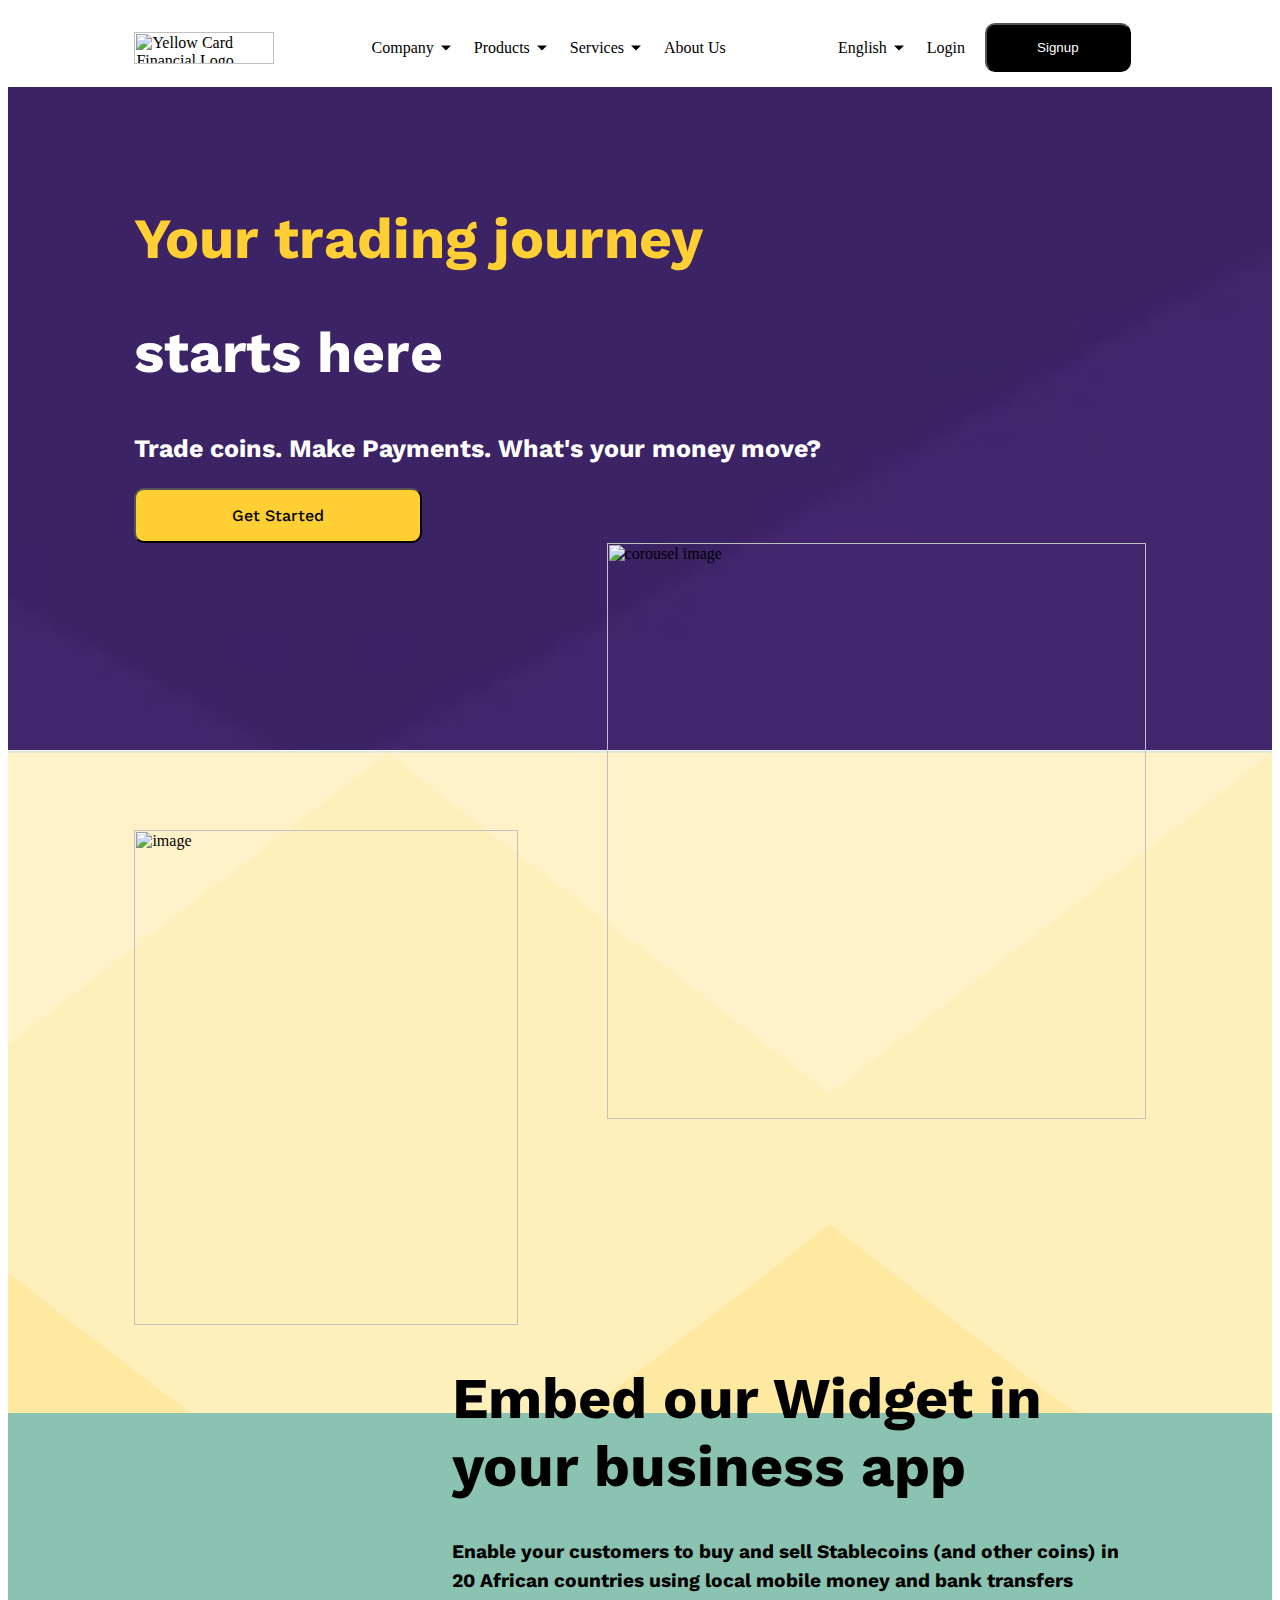
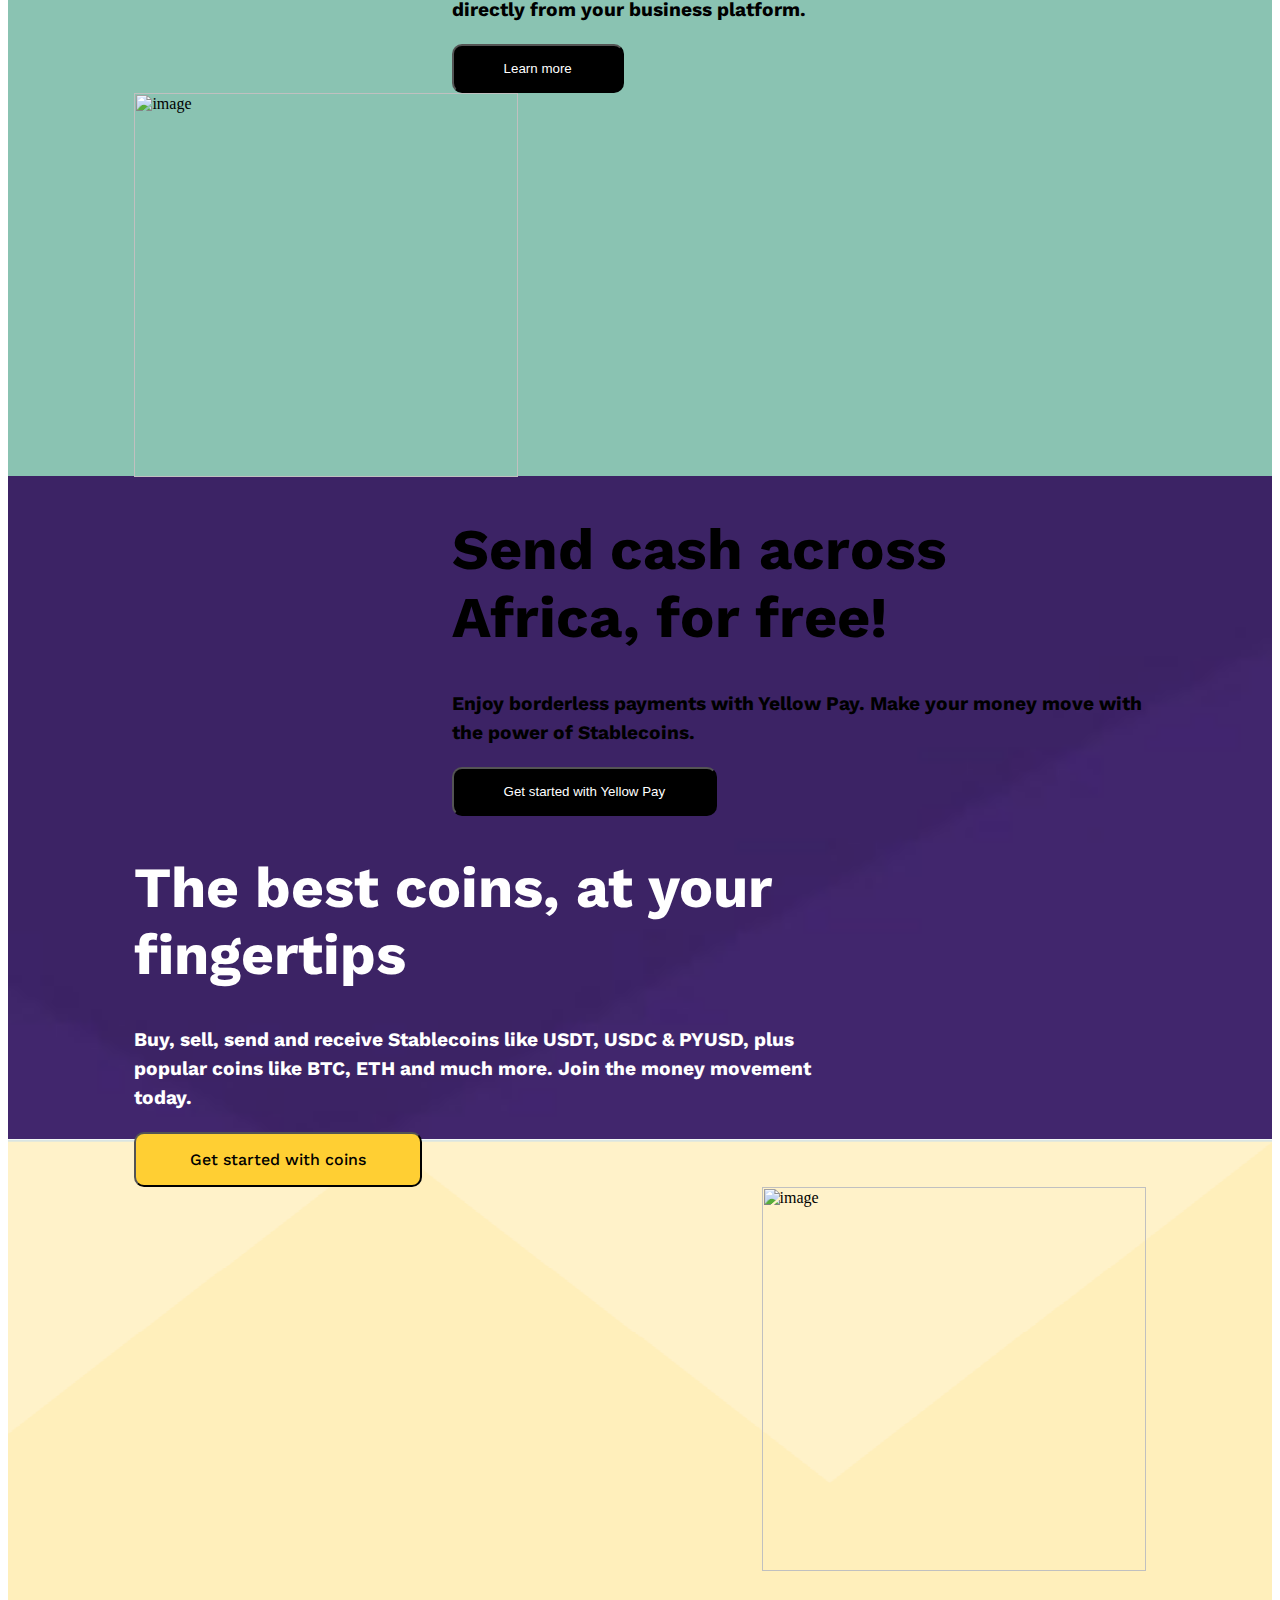
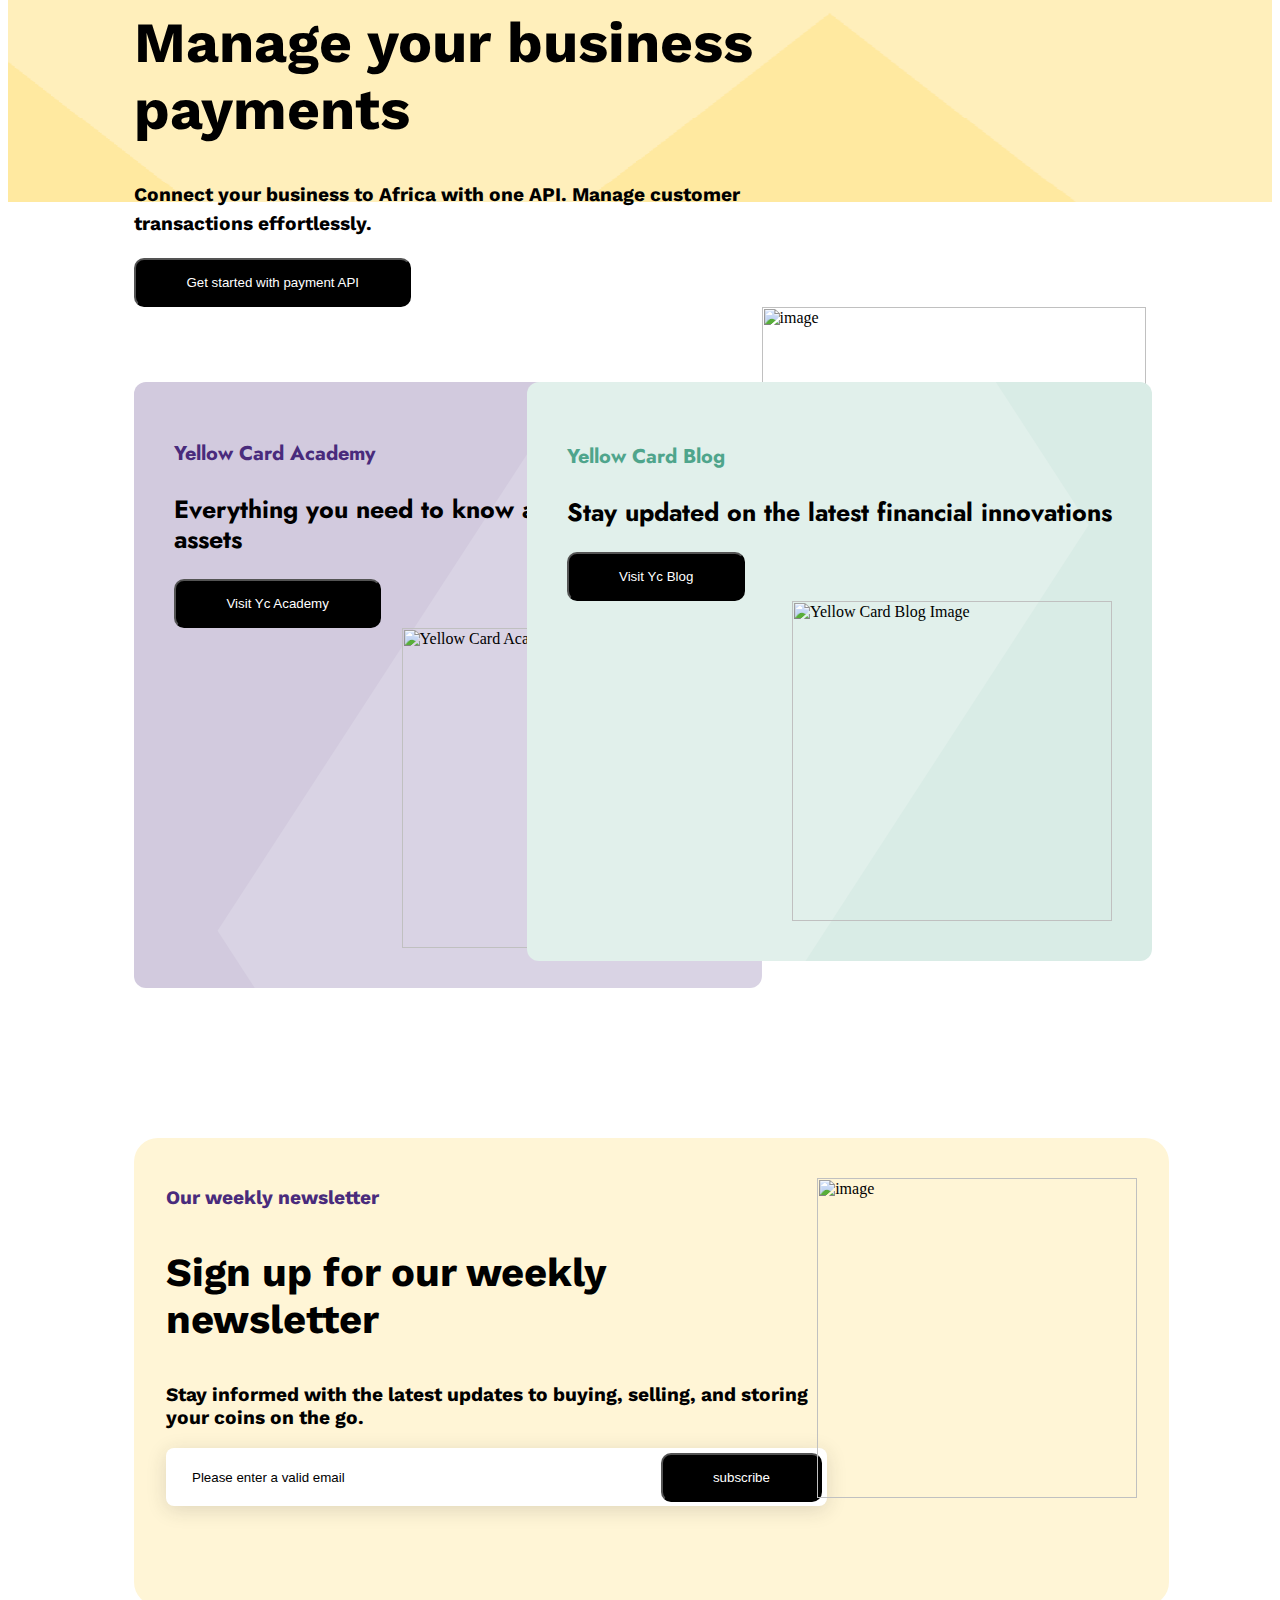
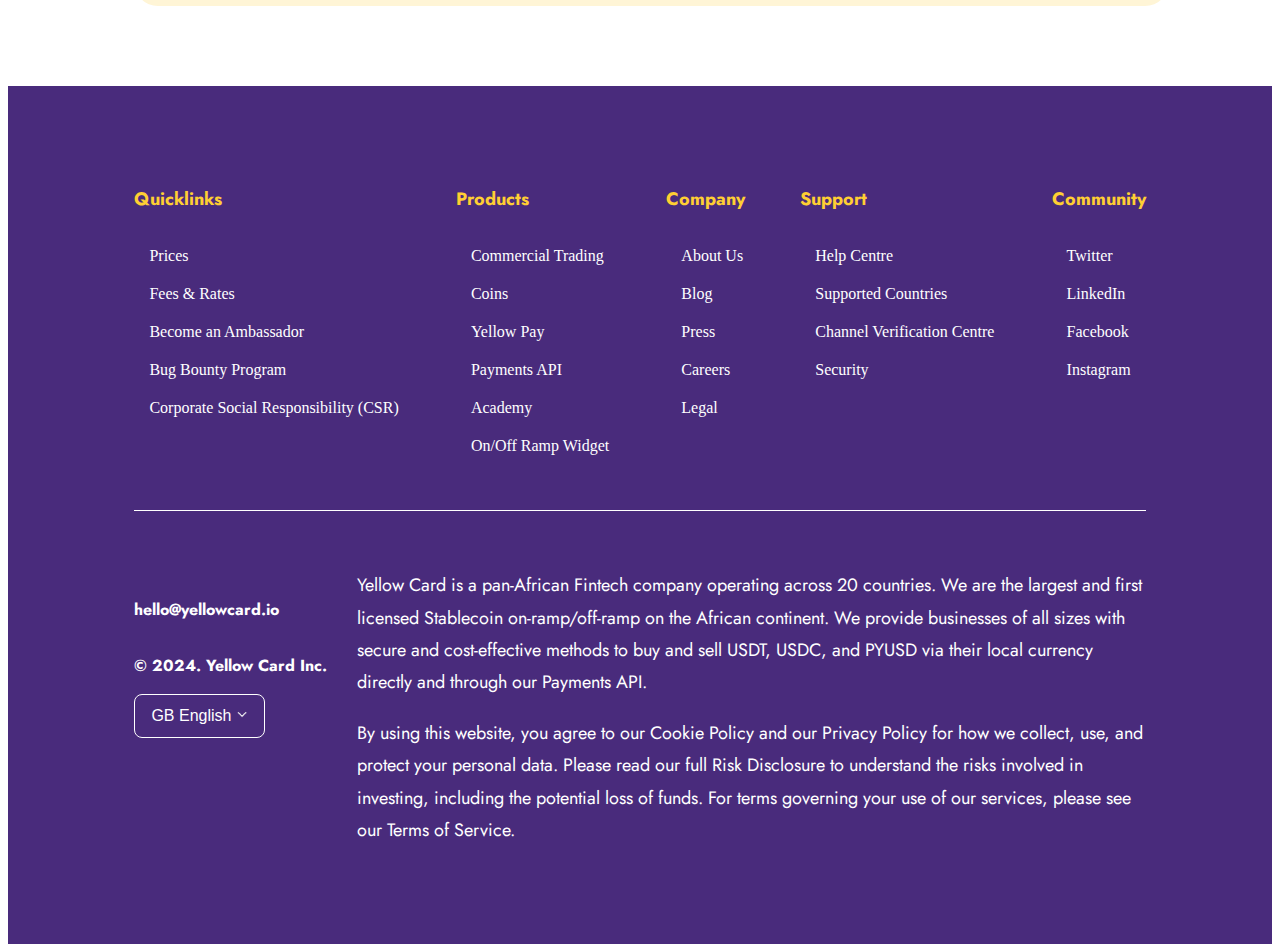
==== commit 2335693a: "upload yellowcard clone project" ====
--- a/index.html
+++ b/index.html
@@ -1,1156 +1,219 @@
 <html lang="en">
-
 <head>
     <meta charset="UTF-8">
     <meta name="viewport" content="width=device-width, initial-scale=1.0">
-    <link rel="stylesheet" href="index.css">
-    <link rel="stylesheet" href="https://fonts.googleapis.com/css2?family=Material+Symbols+Outlined:opsz,wght,FILL,GRAD@20..48,100..700,0..1,-50..200" />
     <link rel="preconnect" href="https://fonts.googleapis.com">
     <link rel="preconnect" href="https://fonts.gstatic.com" crossorigin>
-    <link href="https://fonts.googleapis.com/css2?family=Source+Serif+4:ital,opsz,wght@0,8..60,200..900;1,8..60,200..900&display=swap" rel="stylesheet">
-    <title>Dribble</title>
+    <link href="https://fonts.googleapis.com/css2?family=Lexend+Exa:wght@100..900&family=Work+Sans:ital,wght@0,100..900;1,100..900&display=swap" rel="stylesheet">
+    <link rel="stylesheet" href="index.css">
+    <title>Yellow card cloning</title>
 </head>
-
 <body>
-    <header>
-        <div class="li">
+   <header>
+    <div class="top">
+        <img src="https://yellowcard-website.cdn.prismic.io/yellowcard-website/15e5ea2f-f96b-45aa-b614-ed7eb791b572_Yellow+Card+Logo.svg" width="140" height="32" alt="Yellow Card Financial Logo">
+        <div class="nav">
             <ul>
-                <li>Find designers <img src="images/down-arrow.svg" alt="" srcset="" width="9" height="8"></li>
-                <li>Inspiration</li>
-                <li>Jobs</li>
-                <li>Go pro</li>
+                <li>Company <img src="images/down-arrow (1).svg" alt="" srcset="" width="16" height="10"></li>
+                <li>Products <img src="images/down-arrow (1).svg" alt="" srcset="" width="16" height="10"></li>
+                <li>Services <img src="images/down-arrow (1).svg" alt="" srcset="" width="16" height="10"></li>
+                <li>About Us</li>
             </ul>
         </div>
-
-        <div class="logo">
-            <svg xmlns="http://www.w3.org/2000/svg" viewBox="0 0 210 59" fill="none"
-                class="fill-current">
-                <title>Dribbble: the community for graphic design</title>
-                <path fill-rule="evenodd" clip-rule="evenodd"
-                    d="M206.622 31.928C207.065 31.4116 207.85 31.4352 208.253 31.986H208.25L209.784 34.0834C210.075 34.4864 210.073 35.0425 209.769 35.4349C207.106 38.8893 202.44 42.2143 196.81 42.5359C192.366 42.7887 188.701 41.1051 186.706 37.9221C186.311 37.2925 185.44 37.2557 184.997 37.8511C182.63 41.0286 179.766 43.5134 176.782 43.6845C171.467 43.9876 169.966 40.4228 171.28 32.563C171.412 31.7805 170.726 31.1192 169.987 31.3141C168.885 31.6065 167.715 31.7356 166.528 31.633C166.034 31.5907 165.571 31.8912 165.422 32.3811C163.455 38.8418 158.774 44.8518 152.715 45.1997C148.847 45.421 143.069 43.205 143.647 33.9462C143.695 33.1927 143.019 32.5999 142.323 32.8106C141.11 33.1795 139.804 33.3534 138.474 33.2401C137.981 33.1979 137.52 33.4983 137.371 33.9885C135.404 40.449 130.723 46.4592 124.664 46.8068C120.796 47.0282 115.018 44.8124 115.596 35.5536C115.644 34.7998 114.968 34.207 114.272 34.418C113.059 34.7869 111.753 34.9634 110.423 34.8473C109.93 34.8053 109.469 35.1057 109.32 35.5956C107.352 42.0564 102.672 48.0664 96.6132 48.4142C93.8613 48.5723 90.1398 47.4945 88.4308 43.5264C88.1016 42.7599 87.1144 42.6438 86.6257 43.3105C84.2334 46.5751 81.3193 49.152 78.2762 49.3259C75.1571 49.505 73.4509 48.2535 72.7091 46.0216C72.4458 45.2339 71.4609 45.0467 70.9293 45.6712C68.8002 48.1744 66.3749 50.0082 63.9216 50.1479C60.1393 50.3666 57.9619 47.563 57.7823 44.1667C57.5747 40.204 59.2887 35.564 61.2025 30.4999C61.4684 29.7964 60.9873 29.0348 60.2608 29.0032C59.157 28.956 57.8963 28.8399 56.7113 28.6185C56.1771 28.5159 55.6583 28.8479 55.5063 29.3907C53.243 37.4716 49.7771 45.392 46.8529 50.074C46.5263 50.5984 45.8505 50.7381 45.3593 50.377L43.1264 48.7331C42.6682 48.393 42.5441 47.7397 42.8504 47.247C47.0759 40.478 50.8278 29.8807 52.1215 22.0421C52.2025 21.5415 52.61 21.17 53.0986 21.141L56.0683 20.9697C56.7493 20.9302 57.2861 21.5652 57.162 22.2634L57.1493 22.3372C57.0379 22.959 57.4532 23.5439 58.0532 23.6257C60.7164 23.992 64.6963 24.0366 67.3975 23.9313C68.157 23.9023 68.6938 24.6875 68.4178 25.4226C66.2507 31.1876 63.3469 39.1765 63.5139 42.3382C63.5899 43.7662 64.2204 44.5462 65.3291 44.4829C67.4508 44.3619 70.7141 40.0959 73.1876 35.3455C73.2331 35.261 73.2659 35.169 73.2862 35.0741C74.1196 31.3543 75.3565 27.2068 76.6061 23.0163L76.6837 22.7561C76.8128 22.3188 77.1901 22.0131 77.6306 21.9868L81.1876 21.7839C81.9219 21.7417 82.4712 22.4795 82.2485 23.2093C82.0654 23.8112 81.883 24.409 81.7023 25.0014C78.5723 35.2603 75.9438 43.8759 79.4838 43.6742C81.7978 43.5422 85.0764 39.6164 87.8966 34.0279C87.9421 33.9356 87.9751 33.8381 87.9954 33.7355C88.1372 33.0055 88.3092 32.2416 88.5195 31.4432C90.1639 24.8753 92.0286 18.3691 93.8955 11.855C94.4717 9.8446 95.0481 7.83341 95.6182 5.81945C95.7449 5.37417 96.1245 5.06062 96.57 5.03426L100.221 4.82611C100.963 4.78396 101.512 5.52962 101.279 6.26474C99.8208 10.8388 98.2967 15.7106 96.8487 20.4006C96.5448 21.3887 97.603 22.2107 98.4386 21.6416C99.8791 20.6562 101.545 20.0027 103.158 19.9105C107.267 19.676 110.064 23.0565 110.332 28.1496C110.347 28.4184 110.363 28.7082 110.37 29.0032C110.385 29.5673 110.808 30.023 111.348 30.0704C113.282 30.2417 115.259 29.6673 116.786 28.3051C116.943 28.1654 117.049 27.9757 117.102 27.7701C118.616 21.8916 120.287 16.0568 121.959 10.2147C122.532 8.21455 123.105 6.21353 123.672 4.20956C123.798 3.76427 124.178 3.45072 124.624 3.42438L128.274 3.21623C129.016 3.17408 129.566 3.91972 129.333 4.65484C127.874 9.22892 126.35 14.1007 124.902 18.7907C124.598 19.7788 125.657 20.6008 126.492 20.0317C127.933 19.0463 129.599 18.3929 131.211 18.3006C135.32 18.0662 138.117 21.4466 138.386 26.5399C138.401 26.8084 138.416 27.0985 138.424 27.3935C138.436 27.9573 138.862 28.4132 139.401 28.4607C141.335 28.6318 143.312 28.0573 144.839 26.6951C144.996 26.5557 145.102 26.3659 145.156 26.1604C146.67 20.2818 148.34 14.4471 150.013 8.6051C150.586 6.60484 151.158 4.60372 151.725 2.59968C151.852 2.15439 152.232 1.84085 152.677 1.8145L156.328 1.60635C157.07 1.56419 157.619 2.30985 157.386 3.04497C155.928 7.61902 154.404 12.4908 152.956 17.1808C152.652 18.1689 153.71 18.991 154.546 18.4219C155.986 17.4364 157.652 16.783 159.265 16.6908C163.374 16.4563 166.171 19.8367 166.44 24.9299C166.455 25.2013 166.47 25.4885 166.477 25.7835C166.493 26.3447 166.913 26.8032 167.452 26.8507C169.323 27.0166 171.237 26.4844 172.741 25.2171C172.908 25.0774 173.024 24.8798 173.08 24.6637C174.804 18.0187 177.336 9.31324 179.777 0.981894C179.906 0.541877 180.285 0.236236 180.726 0.209888L184.344 0.0017367C185.078 -0.0404207 185.627 0.692063 185.407 1.42191C182.047 12.5778 179.308 22.3372 177.797 28.0944C175.789 35.9039 175.711 38.1567 177.994 38.025C179.911 37.9143 182.493 35.1952 184.928 31.0847C185.025 30.924 185.075 30.7397 185.083 30.5526C185.402 22.324 190.447 14.8385 197.946 14.409C202.969 14.1218 205.721 17.916 205.918 21.6495C206.293 28.7767 199.248 33.3324 192.42 32.9107C191.625 32.8606 191.047 33.7145 191.397 34.4574C192.351 36.4967 194.359 37.6352 197.787 37.4374C201.048 37.2531 204.468 34.439 206.622 31.928ZM93.7548 33.9278C92.1345 40.4228 94.1017 42.9652 96.646 42.8203C100.823 42.5805 104.864 34.9263 104.553 29.019C104.416 26.4396 102.907 25.0958 101.145 25.1961C98.2106 25.3646 95.0512 28.745 93.7548 33.9278ZM121.808 32.3207C120.188 38.8154 122.155 41.3581 124.7 41.2131H124.697C128.874 40.9734 132.917 33.3192 132.606 27.4119C132.472 24.8324 130.96 23.4886 129.198 23.5887C126.264 23.7574 123.105 27.1379 121.808 32.3207ZM149.862 30.7133C148.242 37.2082 150.209 39.7509 152.753 39.606H152.751C156.925 39.3662 160.971 31.712 160.66 25.8047C160.525 23.2251 159.014 21.8814 157.252 21.9815C154.318 22.1501 151.158 25.5307 149.862 30.7133ZM200.584 22.2239C200.559 20.5218 199.513 19.2887 197.817 19.3862H197.815C194.483 19.5785 191.875 23.1856 191.045 27.562C190.913 28.2577 191.422 28.9058 192.103 28.8899C196.407 28.7821 200.721 25.9416 200.584 22.2239ZM44.3525 25.3837C43.9171 12.1962 35.3423 3.49339 22.6712 3.94658C17.2307 4.19426 11.0052 6.25733 6.32164 9.9461C5.88113 10.2939 5.76719 10.9315 6.06593 11.4163L8.05331 14.6519C8.39254 15.2052 9.11407 15.3185 9.60776 14.9075C13.1724 11.9459 18.0383 10.0041 22.7193 9.79855C31.403 9.43757 37.7828 14.9971 38.1551 25.7367C38.6209 38.2417 30.2157 52.5461 16.7091 53.3207C16.2382 53.3471 15.7471 53.3577 15.2559 53.3577C14.5673 53.3577 14.0585 52.6858 14.2306 51.9901C16.8357 41.4744 19.8763 30.1974 22.9776 19.7029C23.1928 18.973 22.6459 18.2458 21.9143 18.288L17.9648 18.5146C17.5218 18.5409 17.142 18.8492 17.0129 19.2918C14.0331 29.6045 11.0508 40.7895 8.36723 51.284C8.21279 51.89 7.59761 52.2379 7.02544 52.0427C5.62543 51.566 4.34693 51.0232 3.2583 50.3881C2.73677 50.0825 2.07601 50.2987 1.80765 50.8571L0.11142 54.4037C-0.139216 54.9281 0.0455967 55.5709 0.539275 55.8527C4.38489 58.0345 10.223 59.2806 16.0914 58.9462C35.4032 57.8393 44.864 40.0015 44.3525 25.3889V25.3837ZM82.3044 9.18082C79.955 9.31518 77.8713 11.9553 78.0183 14.7377C78.1143 16.5715 79.2917 17.7967 81.1195 17.694C83.4689 17.5596 85.6106 14.7798 85.4714 12.1318C85.3754 10.298 84.0005 9.08333 82.3044 9.18082Z"
-                    fill="currentColor"></path>
-            </svg>
-        </div>
-
-        <div class="login">
-            <div class="search">
-                <span class="material-symbols-outlined">search</span>
-                    <input type="text" value="Search" class="sub">
-            </div>
-
-            <input type="button" value="Log in" id="login">
-
-            <span class="material-symbols-outlined" id="msearch">search</span>
-            <input type="button" value="Sign up" id="prybtn">
-        </div>
-
-    </header>
-
- <div class="hero">
-    <div class="layer1">
-        <div class="colorswap">
-            <h2>Over 3 million ready-to-work creatives!</h2>
-        </div>
-        <h1>The world's destination for design</h1>
-        <h2>Get inspired by the work of millions of top-rated designers & agencies around the world. </h2>
-        <input type="button" value="Get Started" id="prybtn">
-    </div>
- </div>
-
-
-
-    <div class="layer2">
-        <div class="layer2_track">
-            <div class="layer2_grid">
-                <div class="layer2_item">
-                    <div class="media">
-                        <img src="images/mercedes-bazan.png" alt="" width="273" height="340">
-                    </div>
-                    <div class="item_values">
-                        <h2>Mercedes Bazan</h2>
-                        <h2>Illustrator</h2>
-                        <ul>
-                            <li>graphic design</li>
-                            <li>Illustrator</li>
-                        </ul>
-                    </div>
-                </div>
-
-                <div class="layer2_item">
-                    <div class="media">
-                        <img src="images/daniele-buffa-3.png" alt="" width="273" height="340">
-                    </div>
-                    <div class="item_values">
-                        <h2>Daniele Buffa</h2>
-                        <h2>Principal Designer</h2>
-                        <ul>
-                            <li>Animation</li>
-                            <li>UI</li>
-                            <li>Visual</li>
-                        </ul>
-                    </div>
-                </div>
-
-                <div class="layer2_item">
-                    <div class="media">
-                        <img src="images/d85ae8c7db2421e9a01ecac942978d4b.png" alt="" width="273" height="340">
-                    </div>
-                    <div class="item_values">
-                        <h2>Andrea Jelic</h2>
-                        <h2>Digital Designer</h2>
-                        <ul>
-                            <li>Brand</li>
-                            <li>UI</li>
-                            <li>Web</li>
-                        </ul>
-                    </div>
-                </div>
-
-                <div class="layer2_item">
-                    <div class="media">
-                        <img src="images/cd3266dde4f00a5d6a509c7375ddaecd.png" alt="" width="273" height="340">
-                    </div>
-                    <div class="item_values">
-                        <h2>Aurellin Salomon</h2>
-                        <h2>Design Director</h2>
-                        <ul>
-                            <li>Mobile</li>
-                            <li>Product</li>
-                            <li>UX</li>
-                        </ul>
-                    </div>
-                </div>
-
-                <div class="layer2_item">
-                    <div class="media">
-                        <img src="images/ezgif-1-f00277db6c.gif" alt="" width="273" height="340">
-                    </div>
-                    <div class="item_values">
-                        <h2>Helen tran</h2>
-                        <h2>Lead Product Designer</h2>
-                        <ul>
-                            <li>Leadership</li>
-                            <li>Product</li>
-                            <li>UX</li>
-                        </ul>
-                    </div>
-                </div>
-
-                <div class="layer2_item">
-                    <div class="media">
-                        <img src="images/9b22cd83bde1809976bec0722d1f8923.jpeg" alt="" width="273" height="340">
-                    </div>
-                    <div class="item_values">
-                        <h2>Elif Kameşoğlu</h2>
-                        <h2>Brand Designer</h2>
-                        <ul>
-                            <li>Brand</li>
-                            <li>Illustration</li>
-                            <li>Web</li>
-                        </ul>
-                    </div>
-                </div>
-
-                <div class="layer2_item">
-                    <div class="media">
-                        <img src="images/4f02d72fe701b15b2168a4954332427f.png" alt="" width="273" height="340">
-                    </div>
-                    <div class="item_values">
-                        <h2>Lilla Bardenova</h2>
-                        <h2>Brand + Illustrator</h2>
-                        <ul>
-                            <li>Brand</li>
-                            <li>Illustration</li>
-                            <li>Web</li>
-                        </ul>
-                    </div>
-                </div>
-
-                <div class="layer2_item">
-                    <div class="media">
-                        <img src="images/3986915be548424a5d36657f2b034ead.jpeg" alt="" width="273" height="340">
-                    </div>
-                    <div class="item_values">
-                        <h2>Chris Owens</h2>
-                        <h2>Creative Director</h2>
-                        <ul>
-                            <li>UI</li>
-                            <li>Illustration</li>
-                            <li>Mobile</li>
-                        </ul>
-                    </div>
-                </div>
-
-                <div class="layer2_item">
-                    <div class="media">
-                        <img src="images/1fb34610061a95a007ac5e7b1dc53138.jpeg" alt="" width="273" height="340">
-                    </div>
-                    <div class="item_values">
-                        <h2>Victa Wille</h2>
-                        <h2>Digital Designer</h2>
-                        <ul>
-                            <li>Mobile</li>
-                            <li>UI</li>
-                            <li>Web</li>
-                        </ul>
-                    </div>
-                </div>
-
-                <div class="layer2_item">
-                    <div class="media">
-                        <img src="images/ezgif-1-02be31afe9.gif" alt="" width="273" height="340">
-                    </div>
-                    <div class="item_values">
-                        <h2>Jesse Showalter</h2>
-                        <h2>Design Educator</h2>
-                        <ul>
-                            <li>UI</li>
-                            <li>Web</li>
-                            <li>Mobile</li>
-                        </ul>
-                    </div>
-                </div>
-
-                <div class="layer2_item">
-                    <div class="media">
-                        <img src="images/Vladimir_Gruev.png" alt="" width="273" height="340">
-                    </div>
-                    <div class="item_values">
-                        <h2>Vladimir Gruev</h2>
-                        <h2>Digital Designer</h2>
-                        <ul>
-                            <li>Design</li>
-                            <li>Brand</li>
-                        </ul>
-                    </div>
-                </div>
-            </div>
-        </div>
-    </div>
-
-
-    <div class="layer3">
-        <h1>Explore inspiring designs</h1>
-
-        <div class="layer3_grid">
+        <div class="signup">
             <ul>
-                <li>
-                    <div class="img">
-                        <img src="images/original-075405b9c9cbbc551ec52711e6c9dad0.png" alt="" srcset="">
-                    </div>
-                    <div class="info">
-                        <div class="first">
-                            <img src="images/img/092502a9a3cea1c44dd5e5f9939430b4.png" alt="" width="24" height="24">
-                            Extej UI UX Design Agency
-                            <h4>PRO</h4>
-                        </div>
-
-                        <div class="second">
-                            <h5><svg xmlns="http://www.w3.org/2000/svg" width="16" height="16" viewBox="0 0 16 16"
-                                    fill="none" role="img" class="icon fill-current shot-tools-icon">
-                                    <path
-                                        d="M10.7408 2C13.0889 2 14.6667 4.235 14.6667 6.32C14.6667 10.5425 8.11856 14 8.00004 14C7.88152 14 1.33337 10.5425 1.33337 6.32C1.33337 4.235 2.91115 2 5.2593 2C6.60745 2 7.48893 2.6825 8.00004 3.2825C8.51115 2.6825 9.39263 2 10.7408 2Z"
-                                        stroke="currentColor" stroke-width="1.5" stroke-linecap="round"
-                                        stroke-linejoin="round"></path>
-                                </svg> 204</h5>
-                            <h5><svg xmlns="http://www.w3.org/2000/svg" width="16" height="16" viewBox="0 0 16 16"
-                                    fill="none" role="img" class="icon fill-current shot-tools-icon">
-                                    <path
-                                        d="M8 3C4.36992 3 1.98789 6.21774 1.18763 7.49059C1.09079 7.64462 1.04237 7.72163 1.01527 7.84042C0.99491 7.92964 0.99491 8.07036 1.01527 8.15958C1.04237 8.27837 1.09079 8.35539 1.18763 8.50941C1.98789 9.78226 4.36992 13 8 13C11.6301 13 14.0121 9.78226 14.8124 8.50941L14.8124 8.50939C14.9092 8.35538 14.9576 8.27837 14.9847 8.15958C15.0051 8.07036 15.0051 7.92964 14.9847 7.84042C14.9576 7.72163 14.9092 7.64462 14.8124 7.4906L14.8124 7.49059C14.0121 6.21774 11.6301 3 8 3Z"
-                                        fill="currentColor"></path>
-                                    <path
-                                        d="M8 10C9.10457 10 10 9.10457 10 8C10 6.89543 9.10457 6 8 6C6.89543 6 6 6.89543 6 8C6 9.10457 6.89543 10 8 10Z"
-                                        fill="white"></path>
-                                </svg> 5.1k</h5>
-                        </div>
-                    </div>
-                </li>
-                <li>
-                    <div class="img"><img src="images/original-075405b9c9cbbc551ec52711e6c9dad0.png" alt="" srcset="">
-                    </div>
-                    <div class="info">
-                        <div class="first">
-                            <img src="images/img/092502a9a3cea1c44dd5e5f9939430b4.png" alt="">
-                            Extej UI UX Design Agency
-                            <h4>PRO</h4>
-                        </div>
-
-                        <div class="second">
-                            <h5><svg xmlns="http://www.w3.org/2000/svg" width="16" height="16" viewBox="0 0 16 16"
-                                    fill="none" role="img" class="icon fill-current shot-tools-icon">
-                                    <path
-                                        d="M10.7408 2C13.0889 2 14.6667 4.235 14.6667 6.32C14.6667 10.5425 8.11856 14 8.00004 14C7.88152 14 1.33337 10.5425 1.33337 6.32C1.33337 4.235 2.91115 2 5.2593 2C6.60745 2 7.48893 2.6825 8.00004 3.2825C8.51115 2.6825 9.39263 2 10.7408 2Z"
-                                        stroke="currentColor" stroke-width="1.5" stroke-linecap="round"
-                                        stroke-linejoin="round"></path>
-                                </svg> 204</h5>
-                            <h5><svg xmlns="http://www.w3.org/2000/svg" width="16" height="16" viewBox="0 0 16 16"
-                                    fill="none" role="img" class="icon fill-current shot-tools-icon">
-                                    <path
-                                        d="M8 3C4.36992 3 1.98789 6.21774 1.18763 7.49059C1.09079 7.64462 1.04237 7.72163 1.01527 7.84042C0.99491 7.92964 0.99491 8.07036 1.01527 8.15958C1.04237 8.27837 1.09079 8.35539 1.18763 8.50941C1.98789 9.78226 4.36992 13 8 13C11.6301 13 14.0121 9.78226 14.8124 8.50941L14.8124 8.50939C14.9092 8.35538 14.9576 8.27837 14.9847 8.15958C15.0051 8.07036 15.0051 7.92964 14.9847 7.84042C14.9576 7.72163 14.9092 7.64462 14.8124 7.4906L14.8124 7.49059C14.0121 6.21774 11.6301 3 8 3Z"
-                                        fill="currentColor"></path>
-                                    <path
-                                        d="M8 10C9.10457 10 10 9.10457 10 8C10 6.89543 9.10457 6 8 6C6.89543 6 6 6.89543 6 8C6 9.10457 6.89543 10 8 10Z"
-                                        fill="white"></path>
-                                </svg> 5.1k</h5>
-                        </div>
-                    </div>
-                </li>
-                <li>
-                    <div class="img"><img src="images/original-075405b9c9cbbc551ec52711e6c9dad0.png" alt="" srcset="">
-                    </div>
-                    <div class="info">
-                        <div class="first">
-                            <img src="images/img/092502a9a3cea1c44dd5e5f9939430b4.png" alt="">
-                            Extej UI UX Design Agency
-                            <h4>PRO</h4>
-                        </div>
-
-                        <div class="second">
-                            <h5><svg xmlns="http://www.w3.org/2000/svg" width="16" height="16" viewBox="0 0 16 16"
-                                    fill="none" role="img" class="icon fill-current shot-tools-icon">
-                                    <path
-                                        d="M10.7408 2C13.0889 2 14.6667 4.235 14.6667 6.32C14.6667 10.5425 8.11856 14 8.00004 14C7.88152 14 1.33337 10.5425 1.33337 6.32C1.33337 4.235 2.91115 2 5.2593 2C6.60745 2 7.48893 2.6825 8.00004 3.2825C8.51115 2.6825 9.39263 2 10.7408 2Z"
-                                        stroke="currentColor" stroke-width="1.5" stroke-linecap="round"
-                                        stroke-linejoin="round"></path>
-                                </svg> 204</h5>
-                            <h5><svg xmlns="http://www.w3.org/2000/svg" width="16" height="16" viewBox="0 0 16 16"
-                                    fill="none" role="img" class="icon fill-current shot-tools-icon">
-                                    <path
-                                        d="M8 3C4.36992 3 1.98789 6.21774 1.18763 7.49059C1.09079 7.64462 1.04237 7.72163 1.01527 7.84042C0.99491 7.92964 0.99491 8.07036 1.01527 8.15958C1.04237 8.27837 1.09079 8.35539 1.18763 8.50941C1.98789 9.78226 4.36992 13 8 13C11.6301 13 14.0121 9.78226 14.8124 8.50941L14.8124 8.50939C14.9092 8.35538 14.9576 8.27837 14.9847 8.15958C15.0051 8.07036 15.0051 7.92964 14.9847 7.84042C14.9576 7.72163 14.9092 7.64462 14.8124 7.4906L14.8124 7.49059C14.0121 6.21774 11.6301 3 8 3Z"
-                                        fill="currentColor"></path>
-                                    <path
-                                        d="M8 10C9.10457 10 10 9.10457 10 8C10 6.89543 9.10457 6 8 6C6.89543 6 6 6.89543 6 8C6 9.10457 6.89543 10 8 10Z"
-                                        fill="white"></path>
-                                </svg> 5.1k</h5>
-                        </div>
-                    </div>
-                </li>
-                <li>
-                    <div class="img"><img src="images/original-075405b9c9cbbc551ec52711e6c9dad0.png" alt="" srcset="">
-                    </div>
-                    <div class="info">
-                        <div class="first">
-                            <img src="images/img/092502a9a3cea1c44dd5e5f9939430b4.png" alt="">
-                            Extej UI UX Design Agency
-                            <h4>PRO</h4>
-                        </div>
-
-                        <div class="second">
-                            <h5><svg xmlns="http://www.w3.org/2000/svg" width="16" height="16" viewBox="0 0 16 16"
-                                    fill="none" role="img" class="icon fill-current shot-tools-icon">
-                                    <path
-                                        d="M10.7408 2C13.0889 2 14.6667 4.235 14.6667 6.32C14.6667 10.5425 8.11856 14 8.00004 14C7.88152 14 1.33337 10.5425 1.33337 6.32C1.33337 4.235 2.91115 2 5.2593 2C6.60745 2 7.48893 2.6825 8.00004 3.2825C8.51115 2.6825 9.39263 2 10.7408 2Z"
-                                        stroke="currentColor" stroke-width="1.5" stroke-linecap="round"
-                                        stroke-linejoin="round"></path>
-                                </svg> 204</h5>
-                            <h5><svg xmlns="http://www.w3.org/2000/svg" width="16" height="16" viewBox="0 0 16 16"
-                                    fill="none" role="img" class="icon fill-current shot-tools-icon">
-                                    <path
-                                        d="M8 3C4.36992 3 1.98789 6.21774 1.18763 7.49059C1.09079 7.64462 1.04237 7.72163 1.01527 7.84042C0.99491 7.92964 0.99491 8.07036 1.01527 8.15958C1.04237 8.27837 1.09079 8.35539 1.18763 8.50941C1.98789 9.78226 4.36992 13 8 13C11.6301 13 14.0121 9.78226 14.8124 8.50941L14.8124 8.50939C14.9092 8.35538 14.9576 8.27837 14.9847 8.15958C15.0051 8.07036 15.0051 7.92964 14.9847 7.84042C14.9576 7.72163 14.9092 7.64462 14.8124 7.4906L14.8124 7.49059C14.0121 6.21774 11.6301 3 8 3Z"
-                                        fill="currentColor"></path>
-                                    <path
-                                        d="M8 10C9.10457 10 10 9.10457 10 8C10 6.89543 9.10457 6 8 6C6.89543 6 6 6.89543 6 8C6 9.10457 6.89543 10 8 10Z"
-                                        fill="white"></path>
-                                </svg> 5.1k</h5>
-                        </div>
-                    </div>
-                </li>
-                <li>
-                    <div class="img"><img src="images/original-075405b9c9cbbc551ec52711e6c9dad0.png" alt="" srcset="">
-                    </div>
-                    <div class="info">
-                        <div class="first">
-                            <img src="images/img/092502a9a3cea1c44dd5e5f9939430b4.png" alt="">
-                            Extej UI UX Design Agency
-                            <h4>PRO</h4>
-                        </div>
-
-                        <div class="second">
-                            <h5><svg xmlns="http://www.w3.org/2000/svg" width="16" height="16" viewBox="0 0 16 16"
-                                    fill="none" role="img" class="icon fill-current shot-tools-icon">
-                                    <path
-                                        d="M10.7408 2C13.0889 2 14.6667 4.235 14.6667 6.32C14.6667 10.5425 8.11856 14 8.00004 14C7.88152 14 1.33337 10.5425 1.33337 6.32C1.33337 4.235 2.91115 2 5.2593 2C6.60745 2 7.48893 2.6825 8.00004 3.2825C8.51115 2.6825 9.39263 2 10.7408 2Z"
-                                        stroke="currentColor" stroke-width="1.5" stroke-linecap="round"
-                                        stroke-linejoin="round"></path>
-                                </svg> 204</h5>
-                            <h5><svg xmlns="http://www.w3.org/2000/svg" width="16" height="16" viewBox="0 0 16 16"
-                                    fill="none" role="img" class="icon fill-current shot-tools-icon">
-                                    <path
-                                        d="M8 3C4.36992 3 1.98789 6.21774 1.18763 7.49059C1.09079 7.64462 1.04237 7.72163 1.01527 7.84042C0.99491 7.92964 0.99491 8.07036 1.01527 8.15958C1.04237 8.27837 1.09079 8.35539 1.18763 8.50941C1.98789 9.78226 4.36992 13 8 13C11.6301 13 14.0121 9.78226 14.8124 8.50941L14.8124 8.50939C14.9092 8.35538 14.9576 8.27837 14.9847 8.15958C15.0051 8.07036 15.0051 7.92964 14.9847 7.84042C14.9576 7.72163 14.9092 7.64462 14.8124 7.4906L14.8124 7.49059C14.0121 6.21774 11.6301 3 8 3Z"
-                                        fill="currentColor"></path>
-                                    <path
-                                        d="M8 10C9.10457 10 10 9.10457 10 8C10 6.89543 9.10457 6 8 6C6.89543 6 6 6.89543 6 8C6 9.10457 6.89543 10 8 10Z"
-                                        fill="white"></path>
-                                </svg> 5.1k</h5>
-                        </div>
-                    </div>
-                </li>
-                <li>
-                    <div class="img"><img src="images/original-075405b9c9cbbc551ec52711e6c9dad0.png" alt="" srcset="">
-                    </div>
-                    <div class="info">
-                        <div class="first">
-                            <img src="images/img/092502a9a3cea1c44dd5e5f9939430b4.png" alt="">
-                            Extej UI UX Design Agency
-                            <h4>PRO</h4>
-                        </div>
-
-                        <div class="second">
-                            <h5><svg xmlns="http://www.w3.org/2000/svg" width="16" height="16" viewBox="0 0 16 16"
-                                    fill="none" role="img" class="icon fill-current shot-tools-icon">
-                                    <path
-                                        d="M10.7408 2C13.0889 2 14.6667 4.235 14.6667 6.32C14.6667 10.5425 8.11856 14 8.00004 14C7.88152 14 1.33337 10.5425 1.33337 6.32C1.33337 4.235 2.91115 2 5.2593 2C6.60745 2 7.48893 2.6825 8.00004 3.2825C8.51115 2.6825 9.39263 2 10.7408 2Z"
-                                        stroke="currentColor" stroke-width="1.5" stroke-linecap="round"
-                                        stroke-linejoin="round"></path>
-                                </svg> 204</h5>
-                            <h5><svg xmlns="http://www.w3.org/2000/svg" width="16" height="16" viewBox="0 0 16 16"
-                                    fill="none" role="img" class="icon fill-current shot-tools-icon">
-                                    <path
-                                        d="M8 3C4.36992 3 1.98789 6.21774 1.18763 7.49059C1.09079 7.64462 1.04237 7.72163 1.01527 7.84042C0.99491 7.92964 0.99491 8.07036 1.01527 8.15958C1.04237 8.27837 1.09079 8.35539 1.18763 8.50941C1.98789 9.78226 4.36992 13 8 13C11.6301 13 14.0121 9.78226 14.8124 8.50941L14.8124 8.50939C14.9092 8.35538 14.9576 8.27837 14.9847 8.15958C15.0051 8.07036 15.0051 7.92964 14.9847 7.84042C14.9576 7.72163 14.9092 7.64462 14.8124 7.4906L14.8124 7.49059C14.0121 6.21774 11.6301 3 8 3Z"
-                                        fill="currentColor"></path>
-                                    <path
-                                        d="M8 10C9.10457 10 10 9.10457 10 8C10 6.89543 9.10457 6 8 6C6.89543 6 6 6.89543 6 8C6 9.10457 6.89543 10 8 10Z"
-                                        fill="white"></path>
-                                </svg> 5.1k</h5>
-                        </div>
-                    </div>
-                </li>
-                <li>
-                    <div class="img"><img src="images/original-075405b9c9cbbc551ec52711e6c9dad0.png" alt="" srcset="">
-                    </div>
-                    <div class="info">
-                        <div class="first">
-                            <img src="images/img/092502a9a3cea1c44dd5e5f9939430b4.png" alt="">
-                            Extej UI UX Design Agency
-                            <h4>PRO</h4>
-                        </div>
-
-                        <div class="second">
-                            <h5><svg xmlns="http://www.w3.org/2000/svg" width="16" height="16" viewBox="0 0 16 16"
-                                    fill="none" role="img" class="icon fill-current shot-tools-icon">
-                                    <path
-                                        d="M10.7408 2C13.0889 2 14.6667 4.235 14.6667 6.32C14.6667 10.5425 8.11856 14 8.00004 14C7.88152 14 1.33337 10.5425 1.33337 6.32C1.33337 4.235 2.91115 2 5.2593 2C6.60745 2 7.48893 2.6825 8.00004 3.2825C8.51115 2.6825 9.39263 2 10.7408 2Z"
-                                        stroke="currentColor" stroke-width="1.5" stroke-linecap="round"
-                                        stroke-linejoin="round"></path>
-                                </svg> 204</h5>
-                            <h5><svg xmlns="http://www.w3.org/2000/svg" width="16" height="16" viewBox="0 0 16 16"
-                                    fill="none" role="img" class="icon fill-current shot-tools-icon">
-                                    <path
-                                        d="M8 3C4.36992 3 1.98789 6.21774 1.18763 7.49059C1.09079 7.64462 1.04237 7.72163 1.01527 7.84042C0.99491 7.92964 0.99491 8.07036 1.01527 8.15958C1.04237 8.27837 1.09079 8.35539 1.18763 8.50941C1.98789 9.78226 4.36992 13 8 13C11.6301 13 14.0121 9.78226 14.8124 8.50941L14.8124 8.50939C14.9092 8.35538 14.9576 8.27837 14.9847 8.15958C15.0051 8.07036 15.0051 7.92964 14.9847 7.84042C14.9576 7.72163 14.9092 7.64462 14.8124 7.4906L14.8124 7.49059C14.0121 6.21774 11.6301 3 8 3Z"
-                                        fill="currentColor"></path>
-                                    <path
-                                        d="M8 10C9.10457 10 10 9.10457 10 8C10 6.89543 9.10457 6 8 6C6.89543 6 6 6.89543 6 8C6 9.10457 6.89543 10 8 10Z"
-                                        fill="white"></path>
-                                </svg> 5.1k</h5>
-                        </div>
-                    </div>
-                </li>
-                <li>
-                    <div class="img"><img src="images/original-075405b9c9cbbc551ec52711e6c9dad0.png" alt="" srcset="">
-                    </div>
-                    <div class="info">
-                        <div class="first">
-                            <img src="images/img/092502a9a3cea1c44dd5e5f9939430b4.png" alt="">
-                            Extej UI UX Design Agency
-                            <h4>PRO</h4>
-                        </div>
-
-                        <div class="second">
-                            <h5><svg xmlns="http://www.w3.org/2000/svg" width="16" height="16" viewBox="0 0 16 16"
-                                    fill="none" role="img" class="icon fill-current shot-tools-icon">
-                                    <path
-                                        d="M10.7408 2C13.0889 2 14.6667 4.235 14.6667 6.32C14.6667 10.5425 8.11856 14 8.00004 14C7.88152 14 1.33337 10.5425 1.33337 6.32C1.33337 4.235 2.91115 2 5.2593 2C6.60745 2 7.48893 2.6825 8.00004 3.2825C8.51115 2.6825 9.39263 2 10.7408 2Z"
-                                        stroke="currentColor" stroke-width="1.5" stroke-linecap="round"
-                                        stroke-linejoin="round"></path>
-                                </svg> 204</h5>
-                            <h5><svg xmlns="http://www.w3.org/2000/svg" width="16" height="16" viewBox="0 0 16 16"
-                                    fill="none" role="img" class="icon fill-current shot-tools-icon">
-                                    <path
-                                        d="M8 3C4.36992 3 1.98789 6.21774 1.18763 7.49059C1.09079 7.64462 1.04237 7.72163 1.01527 7.84042C0.99491 7.92964 0.99491 8.07036 1.01527 8.15958C1.04237 8.27837 1.09079 8.35539 1.18763 8.50941C1.98789 9.78226 4.36992 13 8 13C11.6301 13 14.0121 9.78226 14.8124 8.50941L14.8124 8.50939C14.9092 8.35538 14.9576 8.27837 14.9847 8.15958C15.0051 8.07036 15.0051 7.92964 14.9847 7.84042C14.9576 7.72163 14.9092 7.64462 14.8124 7.4906L14.8124 7.49059C14.0121 6.21774 11.6301 3 8 3Z"
-                                        fill="currentColor"></path>
-                                    <path
-                                        d="M8 10C9.10457 10 10 9.10457 10 8C10 6.89543 9.10457 6 8 6C6.89543 6 6 6.89543 6 8C6 9.10457 6.89543 10 8 10Z"
-                                        fill="white"></path>
-                                </svg> 5.1k</h5>
-                        </div>
-                    </div>
-                </li>
-                <li>
-                    <div class="img"><img src="images/original-075405b9c9cbbc551ec52711e6c9dad0.png" alt="" srcset="">
-                    </div>
-                    <div class="info">
-                        <div class="first">
-                            <img src="images/img/092502a9a3cea1c44dd5e5f9939430b4.png" alt="">
-                            Extej UI UX Design Agency
-                            <h4>PRO</h4>
-                        </div>
-
-                        <div class="second">
-                            <h5><svg xmlns="http://www.w3.org/2000/svg" width="16" height="16" viewBox="0 0 16 16"
-                                    fill="none" role="img" class="icon fill-current shot-tools-icon">
-                                    <path
-                                        d="M10.7408 2C13.0889 2 14.6667 4.235 14.6667 6.32C14.6667 10.5425 8.11856 14 8.00004 14C7.88152 14 1.33337 10.5425 1.33337 6.32C1.33337 4.235 2.91115 2 5.2593 2C6.60745 2 7.48893 2.6825 8.00004 3.2825C8.51115 2.6825 9.39263 2 10.7408 2Z"
-                                        stroke="currentColor" stroke-width="1.5" stroke-linecap="round"
-                                        stroke-linejoin="round"></path>
-                                </svg> 204</h5>
-                            <h5><svg xmlns="http://www.w3.org/2000/svg" width="16" height="16" viewBox="0 0 16 16"
-                                    fill="none" role="img" class="icon fill-current shot-tools-icon">
-                                    <path
-                                        d="M8 3C4.36992 3 1.98789 6.21774 1.18763 7.49059C1.09079 7.64462 1.04237 7.72163 1.01527 7.84042C0.99491 7.92964 0.99491 8.07036 1.01527 8.15958C1.04237 8.27837 1.09079 8.35539 1.18763 8.50941C1.98789 9.78226 4.36992 13 8 13C11.6301 13 14.0121 9.78226 14.8124 8.50941L14.8124 8.50939C14.9092 8.35538 14.9576 8.27837 14.9847 8.15958C15.0051 8.07036 15.0051 7.92964 14.9847 7.84042C14.9576 7.72163 14.9092 7.64462 14.8124 7.4906L14.8124 7.49059C14.0121 6.21774 11.6301 3 8 3Z"
-                                        fill="currentColor"></path>
-                                    <path
-                                        d="M8 10C9.10457 10 10 9.10457 10 8C10 6.89543 9.10457 6 8 6C6.89543 6 6 6.89543 6 8C6 9.10457 6.89543 10 8 10Z"
-                                        fill="white"></path>
-                                </svg> 5.1k</h5>
-                        </div>
-                    </div>
-                </li>
-                <li>
-                    <div class="img"><img src="images/original-075405b9c9cbbc551ec52711e6c9dad0.png" alt="" srcset="">
-                    </div>
-                    <div class="info">
-                        <div class="first">
-                            <img src="images/img/092502a9a3cea1c44dd5e5f9939430b4.png" alt="">
-                            Extej UI UX Design Agency
-                            <h4>PRO</h4>
-                        </div>
-
-                        <div class="second">
-                            <h5><svg xmlns="http://www.w3.org/2000/svg" width="16" height="16" viewBox="0 0 16 16"
-                                    fill="none" role="img" class="icon fill-current shot-tools-icon">
-                                    <path
-                                        d="M10.7408 2C13.0889 2 14.6667 4.235 14.6667 6.32C14.6667 10.5425 8.11856 14 8.00004 14C7.88152 14 1.33337 10.5425 1.33337 6.32C1.33337 4.235 2.91115 2 5.2593 2C6.60745 2 7.48893 2.6825 8.00004 3.2825C8.51115 2.6825 9.39263 2 10.7408 2Z"
-                                        stroke="currentColor" stroke-width="1.5" stroke-linecap="round"
-                                        stroke-linejoin="round"></path>
-                                </svg> 204</h5>
-                            <h5><svg xmlns="http://www.w3.org/2000/svg" width="16" height="16" viewBox="0 0 16 16"
-                                    fill="none" role="img" class="icon fill-current shot-tools-icon">
-                                    <path
-                                        d="M8 3C4.36992 3 1.98789 6.21774 1.18763 7.49059C1.09079 7.64462 1.04237 7.72163 1.01527 7.84042C0.99491 7.92964 0.99491 8.07036 1.01527 8.15958C1.04237 8.27837 1.09079 8.35539 1.18763 8.50941C1.98789 9.78226 4.36992 13 8 13C11.6301 13 14.0121 9.78226 14.8124 8.50941L14.8124 8.50939C14.9092 8.35538 14.9576 8.27837 14.9847 8.15958C15.0051 8.07036 15.0051 7.92964 14.9847 7.84042C14.9576 7.72163 14.9092 7.64462 14.8124 7.4906L14.8124 7.49059C14.0121 6.21774 11.6301 3 8 3Z"
-                                        fill="currentColor"></path>
-                                    <path
-                                        d="M8 10C9.10457 10 10 9.10457 10 8C10 6.89543 9.10457 6 8 6C6.89543 6 6 6.89543 6 8C6 9.10457 6.89543 10 8 10Z"
-                                        fill="white"></path>
-                                </svg> 5.1k</h5>
-                        </div>
-                    </div>
-                </li>
-                <li>
-                    <div class="img"><img src="images/original-075405b9c9cbbc551ec52711e6c9dad0.png" alt="" srcset="">
-                    </div>
-                    <div class="info">
-                        <div class="first">
-                            <img src="images/img/092502a9a3cea1c44dd5e5f9939430b4.png" alt="">
-                            Extej UI UX Design Agency
-                            <h4>PRO</h4>
-                        </div>
-
-                        <div class="second">
-                            <h5><svg xmlns="http://www.w3.org/2000/svg" width="16" height="16" viewBox="0 0 16 16"
-                                    fill="none" role="img" class="icon fill-current shot-tools-icon">
-                                    <path
-                                        d="M10.7408 2C13.0889 2 14.6667 4.235 14.6667 6.32C14.6667 10.5425 8.11856 14 8.00004 14C7.88152 14 1.33337 10.5425 1.33337 6.32C1.33337 4.235 2.91115 2 5.2593 2C6.60745 2 7.48893 2.6825 8.00004 3.2825C8.51115 2.6825 9.39263 2 10.7408 2Z"
-                                        stroke="currentColor" stroke-width="1.5" stroke-linecap="round"
-                                        stroke-linejoin="round"></path>
-                                </svg> 204</h5>
-                            <h5><svg xmlns="http://www.w3.org/2000/svg" width="16" height="16" viewBox="0 0 16 16"
-                                    fill="none" role="img" class="icon fill-current shot-tools-icon">
-                                    <path
-                                        d="M8 3C4.36992 3 1.98789 6.21774 1.18763 7.49059C1.09079 7.64462 1.04237 7.72163 1.01527 7.84042C0.99491 7.92964 0.99491 8.07036 1.01527 8.15958C1.04237 8.27837 1.09079 8.35539 1.18763 8.50941C1.98789 9.78226 4.36992 13 8 13C11.6301 13 14.0121 9.78226 14.8124 8.50941L14.8124 8.50939C14.9092 8.35538 14.9576 8.27837 14.9847 8.15958C15.0051 8.07036 15.0051 7.92964 14.9847 7.84042C14.9576 7.72163 14.9092 7.64462 14.8124 7.4906L14.8124 7.49059C14.0121 6.21774 11.6301 3 8 3Z"
-                                        fill="currentColor"></path>
-                                    <path
-                                        d="M8 10C9.10457 10 10 9.10457 10 8C10 6.89543 9.10457 6 8 6C6.89543 6 6 6.89543 6 8C6 9.10457 6.89543 10 8 10Z"
-                                        fill="white"></path>
-                                </svg> 5.1k</h5>
-                        </div>
-                    </div>
-                </li>
-                <li>
-                    <div class="img"><img src="images/original-075405b9c9cbbc551ec52711e6c9dad0.png" alt="" srcset="">
-                    </div>
-                    <div class="info">
-                        <div class="first">
-                            <img src="images/img/092502a9a3cea1c44dd5e5f9939430b4.png" alt="">
-                            Extej UI UX Design Agency
-                            <h4>PRO</h4>
-                        </div>
-
-                        <div class="second">
-                            <h5><svg xmlns="http://www.w3.org/2000/svg" width="16" height="16" viewBox="0 0 16 16"
-                                    fill="none" role="img" class="icon fill-current shot-tools-icon">
-                                    <path
-                                        d="M10.7408 2C13.0889 2 14.6667 4.235 14.6667 6.32C14.6667 10.5425 8.11856 14 8.00004 14C7.88152 14 1.33337 10.5425 1.33337 6.32C1.33337 4.235 2.91115 2 5.2593 2C6.60745 2 7.48893 2.6825 8.00004 3.2825C8.51115 2.6825 9.39263 2 10.7408 2Z"
-                                        stroke="currentColor" stroke-width="1.5" stroke-linecap="round"
-                                        stroke-linejoin="round"></path>
-                                </svg> 204</h5>
-                            <h5><svg xmlns="http://www.w3.org/2000/svg" width="16" height="16" viewBox="0 0 16 16"
-                                    fill="none" role="img" class="icon fill-current shot-tools-icon">
-                                    <path
-                                        d="M8 3C4.36992 3 1.98789 6.21774 1.18763 7.49059C1.09079 7.64462 1.04237 7.72163 1.01527 7.84042C0.99491 7.92964 0.99491 8.07036 1.01527 8.15958C1.04237 8.27837 1.09079 8.35539 1.18763 8.50941C1.98789 9.78226 4.36992 13 8 13C11.6301 13 14.0121 9.78226 14.8124 8.50941L14.8124 8.50939C14.9092 8.35538 14.9576 8.27837 14.9847 8.15958C15.0051 8.07036 15.0051 7.92964 14.9847 7.84042C14.9576 7.72163 14.9092 7.64462 14.8124 7.4906L14.8124 7.49059C14.0121 6.21774 11.6301 3 8 3Z"
-                                        fill="currentColor"></path>
-                                    <path
-                                        d="M8 10C9.10457 10 10 9.10457 10 8C10 6.89543 9.10457 6 8 6C6.89543 6 6 6.89543 6 8C6 9.10457 6.89543 10 8 10Z"
-                                        fill="white"></path>
-                                </svg> 5.1k</h5>
-                        </div>
-                    </div>
-                </li>
-                <li>
-                    <div class="img"><img src="images/original-075405b9c9cbbc551ec52711e6c9dad0.png" alt="" srcset="">
-                    </div>
-                    <div class="info">
-                        <div class="first">
-                            <img src="images/img/092502a9a3cea1c44dd5e5f9939430b4.png" alt="">
-                            Extej UI UX Design Agency
-                            <h4>PRO</h4>
-                        </div>
-
-                        <div class="second">
-                            <h5><svg xmlns="http://www.w3.org/2000/svg" width="16" height="16" viewBox="0 0 16 16"
-                                    fill="none" role="img" class="icon fill-current shot-tools-icon">
-                                    <path
-                                        d="M10.7408 2C13.0889 2 14.6667 4.235 14.6667 6.32C14.6667 10.5425 8.11856 14 8.00004 14C7.88152 14 1.33337 10.5425 1.33337 6.32C1.33337 4.235 2.91115 2 5.2593 2C6.60745 2 7.48893 2.6825 8.00004 3.2825C8.51115 2.6825 9.39263 2 10.7408 2Z"
-                                        stroke="currentColor" stroke-width="1.5" stroke-linecap="round"
-                                        stroke-linejoin="round"></path>
-                                </svg> 204</h5>
-                            <h5><svg xmlns="http://www.w3.org/2000/svg" width="16" height="16" viewBox="0 0 16 16"
-                                    fill="none" role="img" class="icon fill-current shot-tools-icon">
-                                    <path
-                                        d="M8 3C4.36992 3 1.98789 6.21774 1.18763 7.49059C1.09079 7.64462 1.04237 7.72163 1.01527 7.84042C0.99491 7.92964 0.99491 8.07036 1.01527 8.15958C1.04237 8.27837 1.09079 8.35539 1.18763 8.50941C1.98789 9.78226 4.36992 13 8 13C11.6301 13 14.0121 9.78226 14.8124 8.50941L14.8124 8.50939C14.9092 8.35538 14.9576 8.27837 14.9847 8.15958C15.0051 8.07036 15.0051 7.92964 14.9847 7.84042C14.9576 7.72163 14.9092 7.64462 14.8124 7.4906L14.8124 7.49059C14.0121 6.21774 11.6301 3 8 3Z"
-                                        fill="currentColor"></path>
-                                    <path
-                                        d="M8 10C9.10457 10 10 9.10457 10 8C10 6.89543 9.10457 6 8 6C6.89543 6 6 6.89543 6 8C6 9.10457 6.89543 10 8 10Z"
-                                        fill="white"></path>
-                                </svg> 5.1k</h5>
-                        </div>
-                    </div>
-                </li>
-                <li>
-                    <div class="img"><img src="images/original-075405b9c9cbbc551ec52711e6c9dad0.png" alt="" srcset="">
-                    </div>
-                    <div class="info">
-                        <div class="first">
-                            <img src="images/img/092502a9a3cea1c44dd5e5f9939430b4.png" alt="">
-                            Extej UI UX Design Agency
-                            <h4>PRO</h4>
-                        </div>
-
-                        <div class="second">
-                            <h5><svg xmlns="http://www.w3.org/2000/svg" width="16" height="16" viewBox="0 0 16 16"
-                                    fill="none" role="img" class="icon fill-current shot-tools-icon">
-                                    <path
-                                        d="M10.7408 2C13.0889 2 14.6667 4.235 14.6667 6.32C14.6667 10.5425 8.11856 14 8.00004 14C7.88152 14 1.33337 10.5425 1.33337 6.32C1.33337 4.235 2.91115 2 5.2593 2C6.60745 2 7.48893 2.6825 8.00004 3.2825C8.51115 2.6825 9.39263 2 10.7408 2Z"
-                                        stroke="currentColor" stroke-width="1.5" stroke-linecap="round"
-                                        stroke-linejoin="round"></path>
-                                </svg> 204</h5>
-                            <h5><svg xmlns="http://www.w3.org/2000/svg" width="16" height="16" viewBox="0 0 16 16"
-                                    fill="none" role="img" class="icon fill-current shot-tools-icon">
-                                    <path
-                                        d="M8 3C4.36992 3 1.98789 6.21774 1.18763 7.49059C1.09079 7.64462 1.04237 7.72163 1.01527 7.84042C0.99491 7.92964 0.99491 8.07036 1.01527 8.15958C1.04237 8.27837 1.09079 8.35539 1.18763 8.50941C1.98789 9.78226 4.36992 13 8 13C11.6301 13 14.0121 9.78226 14.8124 8.50941L14.8124 8.50939C14.9092 8.35538 14.9576 8.27837 14.9847 8.15958C15.0051 8.07036 15.0051 7.92964 14.9847 7.84042C14.9576 7.72163 14.9092 7.64462 14.8124 7.4906L14.8124 7.49059C14.0121 6.21774 11.6301 3 8 3Z"
-                                        fill="currentColor"></path>
-                                    <path
-                                        d="M8 10C9.10457 10 10 9.10457 10 8C10 6.89543 9.10457 6 8 6C6.89543 6 6 6.89543 6 8C6 9.10457 6.89543 10 8 10Z"
-                                        fill="white"></path>
-                                </svg> 5.1k</h5>
-                        </div>
-                    </div>
-                </li>
-                <li>
-                    <div class="img"><img src="images/original-075405b9c9cbbc551ec52711e6c9dad0.png" alt="" srcset="">
-                    </div>
-                    <div class="info">
-                        <div class="first">
-                            <img src="images/img/092502a9a3cea1c44dd5e5f9939430b4.png" alt="">
-                            Extej UI UX Design Agency
-                            <h4>PRO</h4>
-                        </div>
-
-                        <div class="second">
-                            <h5><svg xmlns="http://www.w3.org/2000/svg" width="16" height="16" viewBox="0 0 16 16"
-                                    fill="none" role="img" class="icon fill-current shot-tools-icon">
-                                    <path
-                                        d="M10.7408 2C13.0889 2 14.6667 4.235 14.6667 6.32C14.6667 10.5425 8.11856 14 8.00004 14C7.88152 14 1.33337 10.5425 1.33337 6.32C1.33337 4.235 2.91115 2 5.2593 2C6.60745 2 7.48893 2.6825 8.00004 3.2825C8.51115 2.6825 9.39263 2 10.7408 2Z"
-                                        stroke="currentColor" stroke-width="1.5" stroke-linecap="round"
-                                        stroke-linejoin="round"></path>
-                                </svg> 204</h5>
-                            <h5><svg xmlns="http://www.w3.org/2000/svg" width="16" height="16" viewBox="0 0 16 16"
-                                    fill="none" role="img" class="icon fill-current shot-tools-icon">
-                                    <path
-                                        d="M8 3C4.36992 3 1.98789 6.21774 1.18763 7.49059C1.09079 7.64462 1.04237 7.72163 1.01527 7.84042C0.99491 7.92964 0.99491 8.07036 1.01527 8.15958C1.04237 8.27837 1.09079 8.35539 1.18763 8.50941C1.98789 9.78226 4.36992 13 8 13C11.6301 13 14.0121 9.78226 14.8124 8.50941L14.8124 8.50939C14.9092 8.35538 14.9576 8.27837 14.9847 8.15958C15.0051 8.07036 15.0051 7.92964 14.9847 7.84042C14.9576 7.72163 14.9092 7.64462 14.8124 7.4906L14.8124 7.49059C14.0121 6.21774 11.6301 3 8 3Z"
-                                        fill="currentColor"></path>
-                                    <path
-                                        d="M8 10C9.10457 10 10 9.10457 10 8C10 6.89543 9.10457 6 8 6C6.89543 6 6 6.89543 6 8C6 9.10457 6.89543 10 8 10Z"
-                                        fill="white"></path>
-                                </svg> 5.1k</h5>
-                        </div>
-                    </div>
-                </li>
-                <li>
-                    <div class="img"><img src="images/original-075405b9c9cbbc551ec52711e6c9dad0.png" alt="" srcset="">
-                    </div>
-                    <div class="info">
-                        <div class="first">
-                            <img src="images/img/092502a9a3cea1c44dd5e5f9939430b4.png" alt="">
-                            Extej UI UX Design Agency
-                            <h4>PRO</h4>
-                        </div>
-
-                        <div class="second">
-                            <h5><svg xmlns="http://www.w3.org/2000/svg" width="16" height="16" viewBox="0 0 16 16"
-                                    fill="none" role="img" class="icon fill-current shot-tools-icon">
-                                    <path
-                                        d="M10.7408 2C13.0889 2 14.6667 4.235 14.6667 6.32C14.6667 10.5425 8.11856 14 8.00004 14C7.88152 14 1.33337 10.5425 1.33337 6.32C1.33337 4.235 2.91115 2 5.2593 2C6.60745 2 7.48893 2.6825 8.00004 3.2825C8.51115 2.6825 9.39263 2 10.7408 2Z"
-                                        stroke="currentColor" stroke-width="1.5" stroke-linecap="round"
-                                        stroke-linejoin="round"></path>
-                                </svg> 204</h5>
-                            <h5><svg xmlns="http://www.w3.org/2000/svg" width="16" height="16" viewBox="0 0 16 16"
-                                    fill="none" role="img" class="icon fill-current shot-tools-icon">
-                                    <path
-                                        d="M8 3C4.36992 3 1.98789 6.21774 1.18763 7.49059C1.09079 7.64462 1.04237 7.72163 1.01527 7.84042C0.99491 7.92964 0.99491 8.07036 1.01527 8.15958C1.04237 8.27837 1.09079 8.35539 1.18763 8.50941C1.98789 9.78226 4.36992 13 8 13C11.6301 13 14.0121 9.78226 14.8124 8.50941L14.8124 8.50939C14.9092 8.35538 14.9576 8.27837 14.9847 8.15958C15.0051 8.07036 15.0051 7.92964 14.9847 7.84042C14.9576 7.72163 14.9092 7.64462 14.8124 7.4906L14.8124 7.49059C14.0121 6.21774 11.6301 3 8 3Z"
-                                        fill="currentColor"></path>
-                                    <path
-                                        d="M8 10C9.10457 10 10 9.10457 10 8C10 6.89543 9.10457 6 8 6C6.89543 6 6 6.89543 6 8C6 9.10457 6.89543 10 8 10Z"
-                                        fill="white"></path>
-                                </svg> 5.1k</h5>
-                        </div>
-                    </div>
-                </li>
-                <li>
-                    <div class="img"><img src="images/original-075405b9c9cbbc551ec52711e6c9dad0.png" alt="" srcset="">
-                    </div>
-                    <div class="info">
-                        <div class="first">
-                            <img src="images/img/092502a9a3cea1c44dd5e5f9939430b4.png" alt="">
-                            Extej UI UX Design Agency
-                            <h4>PRO</h4>
-                        </div>
-
-                        <div class="second">
-                            <h5><svg xmlns="http://www.w3.org/2000/svg" width="16" height="16" viewBox="0 0 16 16"
-                                    fill="none" role="img" class="icon fill-current shot-tools-icon">
-                                    <path
-                                        d="M10.7408 2C13.0889 2 14.6667 4.235 14.6667 6.32C14.6667 10.5425 8.11856 14 8.00004 14C7.88152 14 1.33337 10.5425 1.33337 6.32C1.33337 4.235 2.91115 2 5.2593 2C6.60745 2 7.48893 2.6825 8.00004 3.2825C8.51115 2.6825 9.39263 2 10.7408 2Z"
-                                        stroke="currentColor" stroke-width="1.5" stroke-linecap="round"
-                                        stroke-linejoin="round"></path>
-                                </svg> 204</h5>
-                            <h5><svg xmlns="http://www.w3.org/2000/svg" width="16" height="16" viewBox="0 0 16 16"
-                                    fill="none" role="img" class="icon fill-current shot-tools-icon">
-                                    <path
-                                        d="M8 3C4.36992 3 1.98789 6.21774 1.18763 7.49059C1.09079 7.64462 1.04237 7.72163 1.01527 7.84042C0.99491 7.92964 0.99491 8.07036 1.01527 8.15958C1.04237 8.27837 1.09079 8.35539 1.18763 8.50941C1.98789 9.78226 4.36992 13 8 13C11.6301 13 14.0121 9.78226 14.8124 8.50941L14.8124 8.50939C14.9092 8.35538 14.9576 8.27837 14.9847 8.15958C15.0051 8.07036 15.0051 7.92964 14.9847 7.84042C14.9576 7.72163 14.9092 7.64462 14.8124 7.4906L14.8124 7.49059C14.0121 6.21774 11.6301 3 8 3Z"
-                                        fill="currentColor"></path>
-                                    <path
-                                        d="M8 10C9.10457 10 10 9.10457 10 8C10 6.89543 9.10457 6 8 6C6.89543 6 6 6.89543 6 8C6 9.10457 6.89543 10 8 10Z"
-                                        fill="white"></path>
-                                </svg> 5.1k</h5>
-                        </div>
-                    </div>
-                </li>
-                <li>
-                    <div class="img"><img src="images/original-075405b9c9cbbc551ec52711e6c9dad0.png" alt="" srcset="">
-                    </div>
-                    <div class="info">
-                        <div class="first">
-                            <img src="images/img/092502a9a3cea1c44dd5e5f9939430b4.png" alt="">
-                            Extej UI UX Design Agency
-                            <h4>PRO</h4>
-                        </div>
-
-                        <div class="second">
-                            <h5><svg xmlns="http://www.w3.org/2000/svg" width="16" height="16" viewBox="0 0 16 16"
-                                    fill="none" role="img" class="icon fill-current shot-tools-icon">
-                                    <path
-                                        d="M10.7408 2C13.0889 2 14.6667 4.235 14.6667 6.32C14.6667 10.5425 8.11856 14 8.00004 14C7.88152 14 1.33337 10.5425 1.33337 6.32C1.33337 4.235 2.91115 2 5.2593 2C6.60745 2 7.48893 2.6825 8.00004 3.2825C8.51115 2.6825 9.39263 2 10.7408 2Z"
-                                        stroke="currentColor" stroke-width="1.5" stroke-linecap="round"
-                                        stroke-linejoin="round"></path>
-                                </svg> 204</h5>
-                            <h5><svg xmlns="http://www.w3.org/2000/svg" width="16" height="16" viewBox="0 0 16 16"
-                                    fill="none" role="img" class="icon fill-current shot-tools-icon">
-                                    <path
-                                        d="M8 3C4.36992 3 1.98789 6.21774 1.18763 7.49059C1.09079 7.64462 1.04237 7.72163 1.01527 7.84042C0.99491 7.92964 0.99491 8.07036 1.01527 8.15958C1.04237 8.27837 1.09079 8.35539 1.18763 8.50941C1.98789 9.78226 4.36992 13 8 13C11.6301 13 14.0121 9.78226 14.8124 8.50941L14.8124 8.50939C14.9092 8.35538 14.9576 8.27837 14.9847 8.15958C15.0051 8.07036 15.0051 7.92964 14.9847 7.84042C14.9576 7.72163 14.9092 7.64462 14.8124 7.4906L14.8124 7.49059C14.0121 6.21774 11.6301 3 8 3Z"
-                                        fill="currentColor"></path>
-                                    <path
-                                        d="M8 10C9.10457 10 10 9.10457 10 8C10 6.89543 9.10457 6 8 6C6.89543 6 6 6.89543 6 8C6 9.10457 6.89543 10 8 10Z"
-                                        fill="white"></path>
-                                </svg> 5.1k</h5>
-                        </div>
-                    </div>
-                </li>
-                <li>
-                    <div class="img"><img src="images/original-075405b9c9cbbc551ec52711e6c9dad0.png" alt="" srcset="">
-                    </div>
-                    <div class="info">
-                        <div class="first">
-                            <img src="images/img/092502a9a3cea1c44dd5e5f9939430b4.png" alt="">
-                            Extej UI UX Design Agency
-                            <h4>PRO</h4>
-                        </div>
-
-                        <div class="second">
-                            <h5><svg xmlns="http://www.w3.org/2000/svg" width="16" height="16" viewBox="0 0 16 16"
-                                    fill="none" role="img" class="icon fill-current shot-tools-icon">
-                                    <path
-                                        d="M10.7408 2C13.0889 2 14.6667 4.235 14.6667 6.32C14.6667 10.5425 8.11856 14 8.00004 14C7.88152 14 1.33337 10.5425 1.33337 6.32C1.33337 4.235 2.91115 2 5.2593 2C6.60745 2 7.48893 2.6825 8.00004 3.2825C8.51115 2.6825 9.39263 2 10.7408 2Z"
-                                        stroke="currentColor" stroke-width="1.5" stroke-linecap="round"
-                                        stroke-linejoin="round"></path>
-                                </svg> 204</h5>
-                            <h5><svg xmlns="http://www.w3.org/2000/svg" width="16" height="16" viewBox="0 0 16 16"
-                                    fill="none" role="img" class="icon fill-current shot-tools-icon">
-                                    <path
-                                        d="M8 3C4.36992 3 1.98789 6.21774 1.18763 7.49059C1.09079 7.64462 1.04237 7.72163 1.01527 7.84042C0.99491 7.92964 0.99491 8.07036 1.01527 8.15958C1.04237 8.27837 1.09079 8.35539 1.18763 8.50941C1.98789 9.78226 4.36992 13 8 13C11.6301 13 14.0121 9.78226 14.8124 8.50941L14.8124 8.50939C14.9092 8.35538 14.9576 8.27837 14.9847 8.15958C15.0051 8.07036 15.0051 7.92964 14.9847 7.84042C14.9576 7.72163 14.9092 7.64462 14.8124 7.4906L14.8124 7.49059C14.0121 6.21774 11.6301 3 8 3Z"
-                                        fill="currentColor"></path>
-                                    <path
-                                        d="M8 10C9.10457 10 10 9.10457 10 8C10 6.89543 9.10457 6 8 6C6.89543 6 6 6.89543 6 8C6 9.10457 6.89543 10 8 10Z"
-                                        fill="white"></path>
-                                </svg> 5.1k</h5>
-                        </div>
-                    </div>
-                </li>
-                <li>
-                    <div class="img"><img src="images/original-075405b9c9cbbc551ec52711e6c9dad0.png" alt="" srcset="">
-                    </div>
-                    <div class="info">
-                        <div class="first">
-                            <img src="images/img/092502a9a3cea1c44dd5e5f9939430b4.png" alt="">
-                            Extej UI UX Design Agency
-                            <h4>PRO</h4>
-                        </div>
-
-                        <div class="second">
-                            <h5><svg xmlns="http://www.w3.org/2000/svg" width="16" height="16" viewBox="0 0 16 16"
-                                    fill="none" role="img" class="icon fill-current shot-tools-icon">
-                                    <path
-                                        d="M10.7408 2C13.0889 2 14.6667 4.235 14.6667 6.32C14.6667 10.5425 8.11856 14 8.00004 14C7.88152 14 1.33337 10.5425 1.33337 6.32C1.33337 4.235 2.91115 2 5.2593 2C6.60745 2 7.48893 2.6825 8.00004 3.2825C8.51115 2.6825 9.39263 2 10.7408 2Z"
-                                        stroke="currentColor" stroke-width="1.5" stroke-linecap="round"
-                                        stroke-linejoin="round"></path>
-                                </svg> 204</h5>
-                            <h5><svg xmlns="http://www.w3.org/2000/svg" width="16" height="16" viewBox="0 0 16 16"
-                                    fill="none" role="img" class="icon fill-current shot-tools-icon">
-                                    <path
-                                        d="M8 3C4.36992 3 1.98789 6.21774 1.18763 7.49059C1.09079 7.64462 1.04237 7.72163 1.01527 7.84042C0.99491 7.92964 0.99491 8.07036 1.01527 8.15958C1.04237 8.27837 1.09079 8.35539 1.18763 8.50941C1.98789 9.78226 4.36992 13 8 13C11.6301 13 14.0121 9.78226 14.8124 8.50941L14.8124 8.50939C14.9092 8.35538 14.9576 8.27837 14.9847 8.15958C15.0051 8.07036 15.0051 7.92964 14.9847 7.84042C14.9576 7.72163 14.9092 7.64462 14.8124 7.4906L14.8124 7.49059C14.0121 6.21774 11.6301 3 8 3Z"
-                                        fill="currentColor"></path>
-                                    <path
-                                        d="M8 10C9.10457 10 10 9.10457 10 8C10 6.89543 9.10457 6 8 6C6.89543 6 6 6.89543 6 8C6 9.10457 6.89543 10 8 10Z"
-                                        fill="white"></path>
-                                </svg> 5.1k</h5>
-                        </div>
-                    </div>
-                </li>
-                <li>
-                    <div class="img"><img src="images/original-075405b9c9cbbc551ec52711e6c9dad0.png" alt="" srcset="">
-                    </div>
-                    <div class="info">
-                        <div class="first">
-                            <img src="images/img/092502a9a3cea1c44dd5e5f9939430b4.png" alt="">
-                            Extej UI UX Design Agency
-                            <h4>PRO</h4>
-                        </div>
-
-                        <div class="second">
-                            <h5><svg xmlns="http://www.w3.org/2000/svg" width="16" height="16" viewBox="0 0 16 16"
-                                    fill="none" role="img" class="icon fill-current shot-tools-icon">
-                                    <path
-                                        d="M10.7408 2C13.0889 2 14.6667 4.235 14.6667 6.32C14.6667 10.5425 8.11856 14 8.00004 14C7.88152 14 1.33337 10.5425 1.33337 6.32C1.33337 4.235 2.91115 2 5.2593 2C6.60745 2 7.48893 2.6825 8.00004 3.2825C8.51115 2.6825 9.39263 2 10.7408 2Z"
-                                        stroke="currentColor" stroke-width="1.5" stroke-linecap="round"
-                                        stroke-linejoin="round"></path>
-                                </svg> 204</h5>
-                            <h5><svg xmlns="http://www.w3.org/2000/svg" width="16" height="16" viewBox="0 0 16 16"
-                                    fill="none" role="img" class="icon fill-current shot-tools-icon">
-                                    <path
-                                        d="M8 3C4.36992 3 1.98789 6.21774 1.18763 7.49059C1.09079 7.64462 1.04237 7.72163 1.01527 7.84042C0.99491 7.92964 0.99491 8.07036 1.01527 8.15958C1.04237 8.27837 1.09079 8.35539 1.18763 8.50941C1.98789 9.78226 4.36992 13 8 13C11.6301 13 14.0121 9.78226 14.8124 8.50941L14.8124 8.50939C14.9092 8.35538 14.9576 8.27837 14.9847 8.15958C15.0051 8.07036 15.0051 7.92964 14.9847 7.84042C14.9576 7.72163 14.9092 7.64462 14.8124 7.4906L14.8124 7.49059C14.0121 6.21774 11.6301 3 8 3Z"
-                                        fill="currentColor"></path>
-                                    <path
-                                        d="M8 10C9.10457 10 10 9.10457 10 8C10 6.89543 9.10457 6 8 6C6.89543 6 6 6.89543 6 8C6 9.10457 6.89543 10 8 10Z"
-                                        fill="white"></path>
-                                </svg> 5.1k</h5>
-                        </div>
-                    </div>
-                </li>
-                <li>
-                    <div class="img"><img src="images/original-075405b9c9cbbc551ec52711e6c9dad0.png" alt="" srcset="">
-                    </div>
-                    <div class="info">
-                        <div class="first">
-                            <img src="images/img/092502a9a3cea1c44dd5e5f9939430b4.png" alt="">
-                            Extej UI UX Design Agency
-                            <h4>PRO</h4>
-                        </div>
-
-                        <div class="second">
-                            <h5><svg xmlns="http://www.w3.org/2000/svg" width="16" height="16" viewBox="0 0 16 16"
-                                    fill="none" role="img" class="icon fill-current shot-tools-icon">
-                                    <path
-                                        d="M10.7408 2C13.0889 2 14.6667 4.235 14.6667 6.32C14.6667 10.5425 8.11856 14 8.00004 14C7.88152 14 1.33337 10.5425 1.33337 6.32C1.33337 4.235 2.91115 2 5.2593 2C6.60745 2 7.48893 2.6825 8.00004 3.2825C8.51115 2.6825 9.39263 2 10.7408 2Z"
-                                        stroke="currentColor" stroke-width="1.5" stroke-linecap="round"
-                                        stroke-linejoin="round"></path>
-                                </svg> 204</h5>
-                            <h5><svg xmlns="http://www.w3.org/2000/svg" width="16" height="16" viewBox="0 0 16 16"
-                                    fill="none" role="img" class="icon fill-current shot-tools-icon">
-                                    <path
-                                        d="M8 3C4.36992 3 1.98789 6.21774 1.18763 7.49059C1.09079 7.64462 1.04237 7.72163 1.01527 7.84042C0.99491 7.92964 0.99491 8.07036 1.01527 8.15958C1.04237 8.27837 1.09079 8.35539 1.18763 8.50941C1.98789 9.78226 4.36992 13 8 13C11.6301 13 14.0121 9.78226 14.8124 8.50941L14.8124 8.50939C14.9092 8.35538 14.9576 8.27837 14.9847 8.15958C15.0051 8.07036 15.0051 7.92964 14.9847 7.84042C14.9576 7.72163 14.9092 7.64462 14.8124 7.4906L14.8124 7.49059C14.0121 6.21774 11.6301 3 8 3Z"
-                                        fill="currentColor"></path>
-                                    <path
-                                        d="M8 10C9.10457 10 10 9.10457 10 8C10 6.89543 9.10457 6 8 6C6.89543 6 6 6.89543 6 8C6 9.10457 6.89543 10 8 10Z"
-                                        fill="white"></path>
-                                </svg> 5.1k</h5>
-                        </div>
-                    </div>
-                </li>
-                <li>
-                    <div class="img"><img src="images/original-075405b9c9cbbc551ec52711e6c9dad0.png" alt="" srcset="">
-                    </div>
-                    <div class="info">
-                        <div class="first">
-                            <img src="images/img/092502a9a3cea1c44dd5e5f9939430b4.png" alt="">
-                            Extej UI UX Design Agency
-                            <h4>PRO</h4>
-                        </div>
-
-                        <div class="second">
-                            <h5><svg xmlns="http://www.w3.org/2000/svg" width="16" height="16" viewBox="0 0 16 16"
-                                    fill="none" role="img" class="icon fill-current shot-tools-icon">
-                                    <path
-                                        d="M10.7408 2C13.0889 2 14.6667 4.235 14.6667 6.32C14.6667 10.5425 8.11856 14 8.00004 14C7.88152 14 1.33337 10.5425 1.33337 6.32C1.33337 4.235 2.91115 2 5.2593 2C6.60745 2 7.48893 2.6825 8.00004 3.2825C8.51115 2.6825 9.39263 2 10.7408 2Z"
-                                        stroke="currentColor" stroke-width="1.5" stroke-linecap="round"
-                                        stroke-linejoin="round"></path>
-                                </svg> 204</h5>
-                            <h5><svg xmlns="http://www.w3.org/2000/svg" width="16" height="16" viewBox="0 0 16 16"
-                                    fill="none" role="img" class="icon fill-current shot-tools-icon">
-                                    <path
-                                        d="M8 3C4.36992 3 1.98789 6.21774 1.18763 7.49059C1.09079 7.64462 1.04237 7.72163 1.01527 7.84042C0.99491 7.92964 0.99491 8.07036 1.01527 8.15958C1.04237 8.27837 1.09079 8.35539 1.18763 8.50941C1.98789 9.78226 4.36992 13 8 13C11.6301 13 14.0121 9.78226 14.8124 8.50941L14.8124 8.50939C14.9092 8.35538 14.9576 8.27837 14.9847 8.15958C15.0051 8.07036 15.0051 7.92964 14.9847 7.84042C14.9576 7.72163 14.9092 7.64462 14.8124 7.4906L14.8124 7.49059C14.0121 6.21774 11.6301 3 8 3Z"
-                                        fill="currentColor"></path>
-                                    <path
-                                        d="M8 10C9.10457 10 10 9.10457 10 8C10 6.89543 9.10457 6 8 6C6.89543 6 6 6.89543 6 8C6 9.10457 6.89543 10 8 10Z"
-                                        fill="white"></path>
-                                </svg> 5.1k</h5>
-                        </div>
-                    </div>
-                </li>
-                <li>
-                    <div class="img"><img src="images/original-075405b9c9cbbc551ec52711e6c9dad0.png" alt="" srcset="">
-                    </div>
-                    <div class="info">
-                        <div class="first">
-                            <img src="images/img/092502a9a3cea1c44dd5e5f9939430b4.png" alt="">
-                            Extej UI UX Design Agency
-                            <h4>PRO</h4>
-                        </div>
-
-                        <div class="second">
-                            <h5><svg xmlns="http://www.w3.org/2000/svg" width="16" height="16" viewBox="0 0 16 16"
-                                    fill="none" role="img" class="icon fill-current shot-tools-icon">
-                                    <path
-                                        d="M10.7408 2C13.0889 2 14.6667 4.235 14.6667 6.32C14.6667 10.5425 8.11856 14 8.00004 14C7.88152 14 1.33337 10.5425 1.33337 6.32C1.33337 4.235 2.91115 2 5.2593 2C6.60745 2 7.48893 2.6825 8.00004 3.2825C8.51115 2.6825 9.39263 2 10.7408 2Z"
-                                        stroke="currentColor" stroke-width="1.5" stroke-linecap="round"
-                                        stroke-linejoin="round"></path>
-                                </svg> 204</h5>
-                            <h5><svg xmlns="http://www.w3.org/2000/svg" width="16" height="16" viewBox="0 0 16 16"
-                                    fill="none" role="img" class="icon fill-current shot-tools-icon">
-                                    <path
-                                        d="M8 3C4.36992 3 1.98789 6.21774 1.18763 7.49059C1.09079 7.64462 1.04237 7.72163 1.01527 7.84042C0.99491 7.92964 0.99491 8.07036 1.01527 8.15958C1.04237 8.27837 1.09079 8.35539 1.18763 8.50941C1.98789 9.78226 4.36992 13 8 13C11.6301 13 14.0121 9.78226 14.8124 8.50941L14.8124 8.50939C14.9092 8.35538 14.9576 8.27837 14.9847 8.15958C15.0051 8.07036 15.0051 7.92964 14.9847 7.84042C14.9576 7.72163 14.9092 7.64462 14.8124 7.4906L14.8124 7.49059C14.0121 6.21774 11.6301 3 8 3Z"
-                                        fill="currentColor"></path>
-                                    <path
-                                        d="M8 10C9.10457 10 10 9.10457 10 8C10 6.89543 9.10457 6 8 6C6.89543 6 6 6.89543 6 8C6 9.10457 6.89543 10 8 10Z"
-                                        fill="white"></path>
-                                </svg> 5.1k</h5>
-                        </div>
-                    </div>
-                </li>
-                <li>
-                    <div class="img"><img src="images/original-075405b9c9cbbc551ec52711e6c9dad0.png" alt="" srcset="">
-                    </div>
-                    <div class="info">
-                        <div class="first">
-                            <img src="images/img/092502a9a3cea1c44dd5e5f9939430b4.png" alt="">
-                            Extej UI UX Design Agency
-                            <h4>PRO</h4>
-                        </div>
-
-                        <div class="second">
-                            <h5><svg xmlns="http://www.w3.org/2000/svg" width="16" height="16" viewBox="0 0 16 16"
-                                    fill="none" role="img" class="icon fill-current shot-tools-icon">
-                                    <path
-                                        d="M10.7408 2C13.0889 2 14.6667 4.235 14.6667 6.32C14.6667 10.5425 8.11856 14 8.00004 14C7.88152 14 1.33337 10.5425 1.33337 6.32C1.33337 4.235 2.91115 2 5.2593 2C6.60745 2 7.48893 2.6825 8.00004 3.2825C8.51115 2.6825 9.39263 2 10.7408 2Z"
-                                        stroke="currentColor" stroke-width="1.5" stroke-linecap="round"
-                                        stroke-linejoin="round"></path>
-                                </svg> 204</h5>
-                            <h5><svg xmlns="http://www.w3.org/2000/svg" width="16" height="16" viewBox="0 0 16 16"
-                                    fill="none" role="img" class="icon fill-current shot-tools-icon">
-                                    <path
-                                        d="M8 3C4.36992 3 1.98789 6.21774 1.18763 7.49059C1.09079 7.64462 1.04237 7.72163 1.01527 7.84042C0.99491 7.92964 0.99491 8.07036 1.01527 8.15958C1.04237 8.27837 1.09079 8.35539 1.18763 8.50941C1.98789 9.78226 4.36992 13 8 13C11.6301 13 14.0121 9.78226 14.8124 8.50941L14.8124 8.50939C14.9092 8.35538 14.9576 8.27837 14.9847 8.15958C15.0051 8.07036 15.0051 7.92964 14.9847 7.84042C14.9576 7.72163 14.9092 7.64462 14.8124 7.4906L14.8124 7.49059C14.0121 6.21774 11.6301 3 8 3Z"
-                                        fill="currentColor"></path>
-                                    <path
-                                        d="M8 10C9.10457 10 10 9.10457 10 8C10 6.89543 9.10457 6 8 6C6.89543 6 6 6.89543 6 8C6 9.10457 6.89543 10 8 10Z"
-                                        fill="white"></path>
-                                </svg> 5.1k</h5>
-                        </div>
-                    </div>
-                </li>
-                <li>
-                    <div class="img"><img src="images/original-075405b9c9cbbc551ec52711e6c9dad0.png" alt="" srcset="">
-                    </div>
-                    <div class="info">
-                        <div class="first">
-                            <img src="images/img/092502a9a3cea1c44dd5e5f9939430b4.png" alt="">
-                            Extej UI UX Design Agency
-                            <h4>PRO</h4>
-                        </div>
-
-                        <div class="second">
-                            <h5><svg xmlns="http://www.w3.org/2000/svg" width="16" height="16" viewBox="0 0 16 16"
-                                    fill="none" role="img" class="icon fill-current shot-tools-icon">
-                                    <path
-                                        d="M10.7408 2C13.0889 2 14.6667 4.235 14.6667 6.32C14.6667 10.5425 8.11856 14 8.00004 14C7.88152 14 1.33337 10.5425 1.33337 6.32C1.33337 4.235 2.91115 2 5.2593 2C6.60745 2 7.48893 2.6825 8.00004 3.2825C8.51115 2.6825 9.39263 2 10.7408 2Z"
-                                        stroke="currentColor" stroke-width="1.5" stroke-linecap="round"
-                                        stroke-linejoin="round"></path>
-                                </svg> 204</h5>
-                            <h5><svg xmlns="http://www.w3.org/2000/svg" width="16" height="16" viewBox="0 0 16 16"
-                                    fill="none" role="img" class="icon fill-current shot-tools-icon">
-                                    <path
-                                        d="M8 3C4.36992 3 1.98789 6.21774 1.18763 7.49059C1.09079 7.64462 1.04237 7.72163 1.01527 7.84042C0.99491 7.92964 0.99491 8.07036 1.01527 8.15958C1.04237 8.27837 1.09079 8.35539 1.18763 8.50941C1.98789 9.78226 4.36992 13 8 13C11.6301 13 14.0121 9.78226 14.8124 8.50941L14.8124 8.50939C14.9092 8.35538 14.9576 8.27837 14.9847 8.15958C15.0051 8.07036 15.0051 7.92964 14.9847 7.84042C14.9576 7.72163 14.9092 7.64462 14.8124 7.4906L14.8124 7.49059C14.0121 6.21774 11.6301 3 8 3Z"
-                                        fill="currentColor"></path>
-                                    <path
-                                        d="M8 10C9.10457 10 10 9.10457 10 8C10 6.89543 9.10457 6 8 6C6.89543 6 6 6.89543 6 8C6 9.10457 6.89543 10 8 10Z"
-                                        fill="white"></path>
-                                </svg> 5.1k</h5>
-                        </div>
-                    </div>
-                </li>
+                <li>English <img src="images/down-arrow (1).svg" alt="" srcset="" width="16" height="10"></li>
+                <li>Login</li>
+                <li><input type="button" value="Signup" class="primarybutton"></li>
             </ul>
-
-        </div>
-        <input type="button" value="Browse more inspiration" id="terbtn">
-    </div>
-
-
-    <div class="layer4">
-        <h2>Find your next designer today</h2>
-        <p>The world’s leading brands use Dribbble to hire creative talent. Browse millions of top-rated portfolios to
-            find your perfect creative match.</p>
-        <ul>
-            <li><input type="button" value="Get started now" id="prybtn"></li>
-            <li><input type="button" value="Learn about hiring" id="secbtn"></li>
-        </ul>
-        <h3>Are you a designer? <a href="">Join Dribbble</a></h3>
-    </div>
-
-
-    <div class="layer5">
-        <div class="layer4grid">
-            <ul>
-            <li>
-                <div class="img1">
-                <img src="images/img/1.webp" alt="">
-                </div>
-                Typography
-            </li>
-            <li>
-            
-                    <div class="img1">
-                    <img src="images/img/2.webp" alt="">
-                    </div>
-                    Print
-            </li>
-            <li>
-                <div class="img1">
-                    <img src="images/img/3.webp" alt="">
-                    </div>
-                    Branding
-            </li>
-            <li>
-                <div class="img1">
-                    <img src="images/img/4.webp" alt="">
-                    </div>
-                    Product Design
-            </li>
-            <li> 
-                <div class="img1">
-                <img src="images/img/5.webp" alt="">
-                </div>
-                Illustration
-            </li>
-            <li>
-                <div class="img1">
-                    <img src="images/img/6.webp" alt="">
-                    </div>
-                    Animation
-            </li>
-            <li>
-                <div class="img1">
-                    <img src="images/img/7.webp" alt="">
-                    </div>
-                    Web Design
-            </li>
-            <li> 
-                <div class="img1">
-                <img src="images/img/8.webp" alt="">
-                </div>
-                Mobile
-            </li>
-           </ul>
-        </div>
-
-    </div>
-
-
-    <footer>
-        <div class="fst">
-        <div class="logo">
-            <svg xmlns="http://www.w3.org/2000/svg" width="76" height="30" viewBox="0 0 210 59" fill="none"
-                class="fill-current">
-                <title>Dribbble: the community for graphic design</title>
-                <path fill-rule="evenodd" clip-rule="evenodd"
-                    d="M206.622 31.928C207.065 31.4116 207.85 31.4352 208.253 31.986H208.25L209.784 34.0834C210.075 34.4864 210.073 35.0425 209.769 35.4349C207.106 38.8893 202.44 42.2143 196.81 42.5359C192.366 42.7887 188.701 41.1051 186.706 37.9221C186.311 37.2925 185.44 37.2557 184.997 37.8511C182.63 41.0286 179.766 43.5134 176.782 43.6845C171.467 43.9876 169.966 40.4228 171.28 32.563C171.412 31.7805 170.726 31.1192 169.987 31.3141C168.885 31.6065 167.715 31.7356 166.528 31.633C166.034 31.5907 165.571 31.8912 165.422 32.3811C163.455 38.8418 158.774 44.8518 152.715 45.1997C148.847 45.421 143.069 43.205 143.647 33.9462C143.695 33.1927 143.019 32.5999 142.323 32.8106C141.11 33.1795 139.804 33.3534 138.474 33.2401C137.981 33.1979 137.52 33.4983 137.371 33.9885C135.404 40.449 130.723 46.4592 124.664 46.8068C120.796 47.0282 115.018 44.8124 115.596 35.5536C115.644 34.7998 114.968 34.207 114.272 34.418C113.059 34.7869 111.753 34.9634 110.423 34.8473C109.93 34.8053 109.469 35.1057 109.32 35.5956C107.352 42.0564 102.672 48.0664 96.6132 48.4142C93.8613 48.5723 90.1398 47.4945 88.4308 43.5264C88.1016 42.7599 87.1144 42.6438 86.6257 43.3105C84.2334 46.5751 81.3193 49.152 78.2762 49.3259C75.1571 49.505 73.4509 48.2535 72.7091 46.0216C72.4458 45.2339 71.4609 45.0467 70.9293 45.6712C68.8002 48.1744 66.3749 50.0082 63.9216 50.1479C60.1393 50.3666 57.9619 47.563 57.7823 44.1667C57.5747 40.204 59.2887 35.564 61.2025 30.4999C61.4684 29.7964 60.9873 29.0348 60.2608 29.0032C59.157 28.956 57.8963 28.8399 56.7113 28.6185C56.1771 28.5159 55.6583 28.8479 55.5063 29.3907C53.243 37.4716 49.7771 45.392 46.8529 50.074C46.5263 50.5984 45.8505 50.7381 45.3593 50.377L43.1264 48.7331C42.6682 48.393 42.5441 47.7397 42.8504 47.247C47.0759 40.478 50.8278 29.8807 52.1215 22.0421C52.2025 21.5415 52.61 21.17 53.0986 21.141L56.0683 20.9697C56.7493 20.9302 57.2861 21.5652 57.162 22.2634L57.1493 22.3372C57.0379 22.959 57.4532 23.5439 58.0532 23.6257C60.7164 23.992 64.6963 24.0366 67.3975 23.9313C68.157 23.9023 68.6938 24.6875 68.4178 25.4226C66.2507 31.1876 63.3469 39.1765 63.5139 42.3382C63.5899 43.7662 64.2204 44.5462 65.3291 44.4829C67.4508 44.3619 70.7141 40.0959 73.1876 35.3455C73.2331 35.261 73.2659 35.169 73.2862 35.0741C74.1196 31.3543 75.3565 27.2068 76.6061 23.0163L76.6837 22.7561C76.8128 22.3188 77.1901 22.0131 77.6306 21.9868L81.1876 21.7839C81.9219 21.7417 82.4712 22.4795 82.2485 23.2093C82.0654 23.8112 81.883 24.409 81.7023 25.0014C78.5723 35.2603 75.9438 43.8759 79.4838 43.6742C81.7978 43.5422 85.0764 39.6164 87.8966 34.0279C87.9421 33.9356 87.9751 33.8381 87.9954 33.7355C88.1372 33.0055 88.3092 32.2416 88.5195 31.4432C90.1639 24.8753 92.0286 18.3691 93.8955 11.855C94.4717 9.8446 95.0481 7.83341 95.6182 5.81945C95.7449 5.37417 96.1245 5.06062 96.57 5.03426L100.221 4.82611C100.963 4.78396 101.512 5.52962 101.279 6.26474C99.8208 10.8388 98.2967 15.7106 96.8487 20.4006C96.5448 21.3887 97.603 22.2107 98.4386 21.6416C99.8791 20.6562 101.545 20.0027 103.158 19.9105C107.267 19.676 110.064 23.0565 110.332 28.1496C110.347 28.4184 110.363 28.7082 110.37 29.0032C110.385 29.5673 110.808 30.023 111.348 30.0704C113.282 30.2417 115.259 29.6673 116.786 28.3051C116.943 28.1654 117.049 27.9757 117.102 27.7701C118.616 21.8916 120.287 16.0568 121.959 10.2147C122.532 8.21455 123.105 6.21353 123.672 4.20956C123.798 3.76427 124.178 3.45072 124.624 3.42438L128.274 3.21623C129.016 3.17408 129.566 3.91972 129.333 4.65484C127.874 9.22892 126.35 14.1007 124.902 18.7907C124.598 19.7788 125.657 20.6008 126.492 20.0317C127.933 19.0463 129.599 18.3929 131.211 18.3006C135.32 18.0662 138.117 21.4466 138.386 26.5399C138.401 26.8084 138.416 27.0985 138.424 27.3935C138.436 27.9573 138.862 28.4132 139.401 28.4607C141.335 28.6318 143.312 28.0573 144.839 26.6951C144.996 26.5557 145.102 26.3659 145.156 26.1604C146.67 20.2818 148.34 14.4471 150.013 8.6051C150.586 6.60484 151.158 4.60372 151.725 2.59968C151.852 2.15439 152.232 1.84085 152.677 1.8145L156.328 1.60635C157.07 1.56419 157.619 2.30985 157.386 3.04497C155.928 7.61902 154.404 12.4908 152.956 17.1808C152.652 18.1689 153.71 18.991 154.546 18.4219C155.986 17.4364 157.652 16.783 159.265 16.6908C163.374 16.4563 166.171 19.8367 166.44 24.9299C166.455 25.2013 166.47 25.4885 166.477 25.7835C166.493 26.3447 166.913 26.8032 167.452 26.8507C169.323 27.0166 171.237 26.4844 172.741 25.2171C172.908 25.0774 173.024 24.8798 173.08 24.6637C174.804 18.0187 177.336 9.31324 179.777 0.981894C179.906 0.541877 180.285 0.236236 180.726 0.209888L184.344 0.0017367C185.078 -0.0404207 185.627 0.692063 185.407 1.42191C182.047 12.5778 179.308 22.3372 177.797 28.0944C175.789 35.9039 175.711 38.1567 177.994 38.025C179.911 37.9143 182.493 35.1952 184.928 31.0847C185.025 30.924 185.075 30.7397 185.083 30.5526C185.402 22.324 190.447 14.8385 197.946 14.409C202.969 14.1218 205.721 17.916 205.918 21.6495C206.293 28.7767 199.248 33.3324 192.42 32.9107C191.625 32.8606 191.047 33.7145 191.397 34.4574C192.351 36.4967 194.359 37.6352 197.787 37.4374C201.048 37.2531 204.468 34.439 206.622 31.928ZM93.7548 33.9278C92.1345 40.4228 94.1017 42.9652 96.646 42.8203C100.823 42.5805 104.864 34.9263 104.553 29.019C104.416 26.4396 102.907 25.0958 101.145 25.1961C98.2106 25.3646 95.0512 28.745 93.7548 33.9278ZM121.808 32.3207C120.188 38.8154 122.155 41.3581 124.7 41.2131H124.697C128.874 40.9734 132.917 33.3192 132.606 27.4119C132.472 24.8324 130.96 23.4886 129.198 23.5887C126.264 23.7574 123.105 27.1379 121.808 32.3207ZM149.862 30.7133C148.242 37.2082 150.209 39.7509 152.753 39.606H152.751C156.925 39.3662 160.971 31.712 160.66 25.8047C160.525 23.2251 159.014 21.8814 157.252 21.9815C154.318 22.1501 151.158 25.5307 149.862 30.7133ZM200.584 22.2239C200.559 20.5218 199.513 19.2887 197.817 19.3862H197.815C194.483 19.5785 191.875 23.1856 191.045 27.562C190.913 28.2577 191.422 28.9058 192.103 28.8899C196.407 28.7821 200.721 25.9416 200.584 22.2239ZM44.3525 25.3837C43.9171 12.1962 35.3423 3.49339 22.6712 3.94658C17.2307 4.19426 11.0052 6.25733 6.32164 9.9461C5.88113 10.2939 5.76719 10.9315 6.06593 11.4163L8.05331 14.6519C8.39254 15.2052 9.11407 15.3185 9.60776 14.9075C13.1724 11.9459 18.0383 10.0041 22.7193 9.79855C31.403 9.43757 37.7828 14.9971 38.1551 25.7367C38.6209 38.2417 30.2157 52.5461 16.7091 53.3207C16.2382 53.3471 15.7471 53.3577 15.2559 53.3577C14.5673 53.3577 14.0585 52.6858 14.2306 51.9901C16.8357 41.4744 19.8763 30.1974 22.9776 19.7029C23.1928 18.973 22.6459 18.2458 21.9143 18.288L17.9648 18.5146C17.5218 18.5409 17.142 18.8492 17.0129 19.2918C14.0331 29.6045 11.0508 40.7895 8.36723 51.284C8.21279 51.89 7.59761 52.2379 7.02544 52.0427C5.62543 51.566 4.34693 51.0232 3.2583 50.3881C2.73677 50.0825 2.07601 50.2987 1.80765 50.8571L0.11142 54.4037C-0.139216 54.9281 0.0455967 55.5709 0.539275 55.8527C4.38489 58.0345 10.223 59.2806 16.0914 58.9462C35.4032 57.8393 44.864 40.0015 44.3525 25.3889V25.3837ZM82.3044 9.18082C79.955 9.31518 77.8713 11.9553 78.0183 14.7377C78.1143 16.5715 79.2917 17.7967 81.1195 17.694C83.4689 17.5596 85.6106 14.7798 85.4714 12.1318C85.3754 10.298 84.0005 9.08333 82.3044 9.18082Z"
-                    fill="currentColor"></path>
-            </svg>
-        </div>
-
-        <div class="fli">
-            <ul>
-                <li>For designers</li>
-                <li>Hire talent</li>
-                <li>Inspiration</li>
-                <li>Advertisement</li>
-                <Li>Blog</Li>
-                <Li>About</Li>
-                <Li>Careers</Li>
-                <li>Support</li>
-            </ul>
-        </div>
-
-        <div class="fli">
-            <ul>
-            <li><svg xmlns="http://www.w3.org/2000/svg" aria-labelledby="a5j6xk7qqedur9cg8l9pujfvy2sufqst" role="img" viewBox="0 0 24 24" class="icon" width="18" height="18"><title id="a5j6xk7qqedur9cg8l9pujfvy2sufqst">Twitter icon</title><path d="M23.954 4.569c-.885.389-1.83.654-2.825.775 1.014-.611 1.794-1.574 2.163-2.723-.951.555-2.005.959-3.127 1.184-.896-.959-2.173-1.559-3.591-1.559-2.717 0-4.92 2.203-4.92 4.917 0 .39.045.765.127 1.124C7.691 8.094 4.066 6.13 1.64 3.161c-.427.722-.666 1.561-.666 2.475 0 1.71.87 3.213 2.188 4.096-.807-.026-1.566-.248-2.228-.616v.061c0 2.385 1.693 4.374 3.946 4.827-.413.111-.849.171-1.296.171-.314 0-.615-.03-.916-.086.631 1.953 2.445 3.377 4.604 3.417-1.68 1.319-3.809 2.105-6.102 2.105-.39 0-.779-.023-1.17-.067 2.189 1.394 4.768 2.209 7.557 2.209 9.054 0 13.999-7.496 13.999-13.986 0-.209 0-.42-.015-.63.961-.689 1.8-1.56 2.46-2.548l-.047-.02z"></path></svg></li>
-            <li><svg xmlns="http://www.w3.org/2000/svg" aria-labelledby="an5c8r418uvf3eod1ssr27bqb2qfk0xj" role="img" viewBox="0 0 24 24" class="icon" width="18" height="18"><title id="an5c8r418uvf3eod1ssr27bqb2qfk0xj">Facebook icon</title><path d="M22.676 0H1.324C.593 0 0 .593 0 1.324v21.352C0 23.408.593 24 1.324 24h11.494v-9.294H9.689v-3.621h3.129V8.41c0-3.099 1.894-4.785 4.659-4.785 1.325 0 2.464.097 2.796.141v3.24h-1.921c-1.5 0-1.792.721-1.792 1.771v2.311h3.584l-.465 3.63H16.56V24h6.115c.733 0 1.325-.592 1.325-1.324V1.324C24 .593 23.408 0 22.676 0"></path></svg></li>
-            <li><svg xmlns="http://www.w3.org/2000/svg" viewBox="0 0 16 16" fill-rule="evenodd" clip-rule="evenodd" stroke-linejoin="round" stroke-miterlimit="1.414" role="img" class="icon" width="18" height="18"><path d="M8 0C5.827 0 5.555.01 4.702.048 3.85.088 3.27.222 2.76.42c-.526.204-.973.478-1.417.923-.445.444-.72.89-.923 1.417-.198.51-.333 1.09-.372 1.942C.008 5.555 0 5.827 0 8s.01 2.445.048 3.298c.04.852.174 1.433.372 1.942.204.526.478.973.923 1.417.444.445.89.72 1.417.923.51.198 1.09.333 1.942.372.853.04 1.125.048 3.298.048s2.445-.01 3.298-.048c.852-.04 1.433-.174 1.942-.372.526-.204.973-.478 1.417-.923.445-.444.72-.89.923-1.417.198-.51.333-1.09.372-1.942.04-.853.048-1.125.048-3.298s-.01-2.445-.048-3.298c-.04-.852-.174-1.433-.372-1.942-.204-.526-.478-.973-.923-1.417-.444-.445-.89-.72-1.417-.923-.51-.198-1.09-.333-1.942-.372C10.445.008 10.173 0 8 0zm0 1.44c2.136 0 2.39.01 3.233.048.78.036 1.203.166 1.485.276.374.145.64.318.92.598.28.28.453.546.598.92.11.282.24.705.276 1.485.038.844.047 1.097.047 3.233s-.01 2.39-.048 3.233c-.036.78-.166 1.203-.276 1.485-.145.374-.318.64-.598.92-.28.28-.546.453-.92.598-.282.11-.705.24-1.485.276-.844.038-1.097.047-3.233.047s-2.39-.01-3.233-.048c-.78-.036-1.203-.166-1.485-.276-.374-.145-.64-.318-.92-.598-.28-.28-.453-.546-.598-.92-.11-.282-.24-.705-.276-1.485C1.45 10.39 1.44 10.136 1.44 8s.01-2.39.048-3.233c.036-.78.166-1.203.276-1.485.145-.374.318-.64.598-.92.28-.28.546-.453.92-.598.282-.11.705-.24 1.485-.276C5.61 1.45 5.864 1.44 8 1.44zm0 2.452c-2.27 0-4.108 1.84-4.108 4.108 0 2.27 1.84 4.108 4.108 4.108 2.27 0 4.108-1.84 4.108-4.108 0-2.27-1.84-4.108-4.108-4.108zm0 6.775c-1.473 0-2.667-1.194-2.667-2.667 0-1.473 1.194-2.667 2.667-2.667 1.473 0 2.667 1.194 2.667 2.667 0 1.473-1.194 2.667-2.667 2.667zm5.23-6.937c0 .53-.43.96-.96.96s-.96-.43-.96-.96.43-.96.96-.96.96.43.96.96z"></path></svg></li>
-            <li><svg xmlns="http://www.w3.org/2000/svg" aria-labelledby="asll7btkicldt5gciebk89yftl4mgfu7" role="img" viewBox="0 0 24 24" class="icon" width="18" height="18"><title id="asll7btkicldt5gciebk89yftl4mgfu7">Pinterest icon</title><path d="M12.017 0C5.396 0 .029 5.367.029 11.987c0 5.079 3.158 9.417 7.618 11.162-.105-.949-.199-2.403.041-3.439.219-.937 1.406-5.957 1.406-5.957s-.359-.72-.359-1.781c0-1.663.967-2.911 2.168-2.911 1.024 0 1.518.769 1.518 1.688 0 1.029-.653 2.567-.992 3.992-.285 1.193.6 2.165 1.775 2.165 2.128 0 3.768-2.245 3.768-5.487 0-2.861-2.063-4.869-5.008-4.869-3.41 0-5.409 2.562-5.409 5.199 0 1.033.394 2.143.889 2.741.099.12.112.225.085.345-.09.375-.293 1.199-.334 1.363-.053.225-.172.271-.401.165-1.495-.69-2.433-2.878-2.433-4.646 0-3.776 2.748-7.252 7.92-7.252 4.158 0 7.392 2.967 7.392 6.923 0 4.135-2.607 7.462-6.233 7.462-1.214 0-2.354-.629-2.758-1.379l-.749 2.848c-.269 1.045-1.004 2.352-1.498 3.146 1.123.345 2.306.535 3.55.535 6.607 0 11.985-5.365 11.985-11.987C23.97 5.39 18.592.026 11.985.026L12.017 0z"></path></svg></li>
-            </ul>
-        </div>
-       
-    </div>
-
-
-<div class="snd">
-    <div class="fli">
-        <ul>
-        <li>© 2024 Dribbble</li>
-        <li>Terms</li>
-        <li>Privacy</li>
-        <li>Cookies</li>
-        </ul>
-    </div>
-
-    <div class="fli">
-        <ul>
-            <li>Jobs</li>
-            <li>Designers</li>
-            <li>Freelancers</li>
-            <li>Tags</li>
-            <li>Places</li>
-            <li>Resources</li>
-        </ul>
-    </div>
-</div>
-    </footer>
+        </div>
+    </div>
+   </header>
+
+
+    <div class="first purple">
+        <div class="body1">
+            <div class="content1">
+                <h1>Your trading journey</h1>
+                <h2>starts here</h2>
+                <h3>Trade coins. Make Payments. What's your money move?</h3>
+                <input type="button" value="Get Started" id="secbtn">
+            </div>
+            <img src="https://images.prismic.io/yellowcard-website/9cf0c924-0ff5-4143-86a3-2f0c1b212c05_Desktop+mockup+-+Home.png?auto=compress,format" alt="corousel image" class="corousel-target" width="539" height="576">
+        </div>
+    </div>
+
+
+
+   <div class="FIrst Yellow">
+    <div class="body1">
+        <div class="fyellow">
+           <img src="https://images.prismic.io/yellowcard-website/ZlCFjCol0Zci9bGi_GIF-with-pointer.gif?auto=format,compress" alt="image" class="mx-auto"  style="aspect-ratio: 0.774584 / 1;" width="384" height="495">
+          <div class="content2">
+            <h1>Embed our Widget in your business app</h1>
+            <p>Enable your customers to buy and sell Stablecoins (and other coins) in 20 African countries using local mobile money and bank transfers directly from your business platform.</p>
+            <input type="button" value="Learn more" class="primarybutton">
+        </div>
+    </div>
+    </div>
+   </div>
+
+
+   <div class="FIrst Green">
+    <div class="body1">
+        <div class="fgreen">
+        <img src="https://images.prismic.io/yellowcard-website/5e1be24f-ddb2-420f-9eff-392093c101f2_3D+World+Globe_desktop.png?auto=compress,format" alt="image" class="mx-auto" style="aspect-ratio: 1 / 1;" width="384" height="384">
+        <div class="content2">
+            <h1>Send cash across Africa, for free!</h1>
+            <p>Enjoy borderless payments with Yellow Pay. Make your money move with the power of Stablecoins.</p>
+            <input type="button" value="Get started with Yellow Pay" class="primarybutton">
+        </div>
+    </div>
+    </div>
+   </div>
+
+
+   <div class="second purple">
+    <div class="body1">
+        <div class="content1 spurple">
+            <h1>The best coins, at your fingertips</h1>
+            <p>Buy, sell, send and receive Stablecoins like USDT, USDC & PYUSD, plus popular coins like BTC, ETH and much more. Join the money movement today.</p>
+            <input type="button" value="Get started with coins" id="secbtn">
+        </div>
+        <div id="spurple">
+        <img src="https://images.prismic.io/yellowcard-website/423488a8-e060-4f62-9464-cf6e12d7f7fe_3D+Crypto+coins_desktop.png?auto=compress,format" alt="image" class="mx-auto" style="aspect-ratio: 1 / 1;" width="384" height="384">
+        </div>
+    </div>
+    </div>
+</div>
+
+
+
+<div class="second yellow">
+    <div class="body1">
+        <div class="content1 syellow">
+            <h1>Manage your business payments</h1>
+            <p>Connect your business to Africa with one API. Manage customer transactions effortlessly.</p>
+            <input type="button" value="Get started with payment API" class="primarybutton">
+        </div>
+        <div id="spurple">
+        <img src="https://images.prismic.io/yellowcard-website/a3fdfd27-70a6-40a2-87c5-5eece88828d1_Desktop+mockup+-+Payment+API.png?auto=compress,format" alt="image" class="mx-auto" style="aspect-ratio: 0.984615 / 1;" width="384" height="390">
+    </div>
+    </div>
+</div>
+
+
+<div class="threeboxs">
+    <div class="body1">
+        <div class="fbox">
+        <div class="fbox1">
+            <div class="jac">
+            <h2>Yellow Card Academy</h2>
+            <p>Everything you need to know about digital assets</p>
+            <input type="button" value="Visit Yc Academy" class="primarybutton">
+            </div>
+            <img src="https://images.prismic.io/yellowcard-website/cdcb5cd5-5428-4741-80f7-27cb17e49b71_3D+Rocket_desktop.png?auto=compress,format" alt="Yellow Card Academy Image" class="image"  width="320" height="320">
+        </div>
+
+        <div class="fbox2">
+            <div class="jac">
+            <h3>Yellow Card Blog</h3>
+            <p>Stay updated on the latest financial innovations</p>
+            <input type="button" value="Visit Yc Blog" class="primarybutton">
+        </div>
+            <img src="https://images.prismic.io/yellowcard-website/a88d5925-e9f3-4396-83b0-e289d424be1e_3D+Megaphone_desktop.png?auto=compress,format" alt="Yellow Card Blog Image" class="image" width="320" height="320">
+        </div>
+      </div>
+
+        <div class="newsletter box">
+            <div class="newsbox">
+            <h2>Our weekly newsletter</h2>
+            <h3>Sign up for our weekly newsletter</h3>
+            <p>Stay informed with the latest updates to buying, selling, and storing your coins on the go.</p>
+            <div class="subscribe">
+                <input type="text" value="Please enter a valid email" class="sub">
+            <input type="button" value="subscribe" class="primarybutton">
+            </div>
+            </div>
+            <img src="https://images.prismic.io/yellowcard-website/ae4e884e-f726-4c7c-82a5-33099d6f4aa5_3D+paperjet_desktop.png?auto=compress,format" alt="image" width="320" height="320">
+        </div>
+    </div>
+</div>
+
+<div class="footer">
+    <div class="body1">
+        <div class="toplayer">
+            <div class="box1">
+                <h2>Quicklinks</h2>
+                <ul>
+                    <li>Prices</li>
+                    <li>Fees & Rates</li>
+                    <li>Become an Ambassador</li>
+                    <li>Bug Bounty Program</li>
+                    <li>Corporate Social Responsibility (CSR)</li>
+                </ul>
+            </div>
+
+            <div class="box1">
+                <h2>Products</h2>
+                <ul>
+                    <li>Commercial Trading</li>
+                    <li>Coins</li>
+                    <li>Yellow Pay</li>
+                    <li>Payments API</li>
+                    <li>Academy</li>
+                    <li>On/Off Ramp Widget</li>
+                </ul>
+            </div>
+
+            <div class="box1">
+                <h2>Company</h2>
+                <ul>
+                    <li>About Us</li>
+                    <li>Blog</li>
+                    <li>Press</li>
+                    <li>Careers</li>
+                    <li>Legal</li>
+                </ul>
+            </div>
+
+            <div class="box1">
+                <h2>Support</h2>
+                <ul>
+                    <li>Help Centre</li>
+                    <li>Supported Countries</li>
+                    <li>Channel Verification Centre</li>
+                    <li>Security</li>
+                </ul>
+            </div>
+
+            <div class="box1">
+                <h2>Community</h2>
+                <ul>
+                    <li>Twitter</li>
+                    <li>LinkedIn</li>
+                    <li>Facebook</li>
+                    <li>Instagram</li>
+                </ul>
+            </div>
+        </div>
+
+
+        <div class="bottomlayer">
+            <div class="side1">
+                <img src="https://yellowcard-website.cdn.prismic.io/yellowcard-website/b55dafa0-22f8-486c-8161-76040e107923_Logo_secondary_for_purple_bg.svg" alt="Yellow Card logo" height="32" width="144" loading="lazy" class="logo">
+                <h2>hello@yellowcard.io</h2>
+                <h2>© 2024. Yellow Card Inc.</h2>
+                <button>GB English <img src="images/white-down-arrow-png-2.png" width="12" height="12"></button>
+            </div>
+
+            <div class="side2">
+                <p>Yellow Card is a pan-African Fintech company operating across 20 countries. We are the largest and first licensed Stablecoin on-ramp/off-ramp on the African continent. We provide businesses of all sizes with secure and cost-effective methods to buy and sell USDT, USDC, and PYUSD via their local currency directly and through our Payments API.</p>
+                <p>By using this website, you agree to our Cookie Policy and our Privacy Policy for how we collect, use, and protect your personal data. Please read our full Risk Disclosure to understand the risks involved in investing, including the potential loss of funds. For terms governing your use of our services, please see our Terms of Service.</p>
+            </div>
+        </div>
+    </div>
+</div>
+
 </body>
-
 </html>--- a/index.css
+++ b/index.css
@@ -1,360 +1,358 @@
-body {
-    flex-direction: column;
-    height: 100%;
-    overflow-x: hidden;
-    background: #f8f7f4;;
-    color: #0d0c22;
-    font-family: "Mona Sans", "Helvetica Neue", Helvetica, Arial, sans-serif;
+@import url('https://fonts.googleapis.com/css2?family=Lexend+Exa:wght@100..900&family=Work+Sans:ital,wght@0,100..900;1,100..900&display=swap');
+
+@import url('https://fonts.googleapis.com/css2?family=Jost:ital,wght@0,100..900;1,100..900&family=Lexend+Exa:wght@100..900&family=Work+Sans:ital,wght@0,100..900;1,100..900&display=swap');
+
+.top {
+  display: inline-flex; 
+  justify-content: space-between; 
+  width: 100%;
+  align-items: center;
+}
+ul {
+    display:inline-flex;
+    list-style: none;
+    padding: 5px;
+    margin: 0;
+    align-items: center;
+}
+
+li {
+    margin: 0;
+    padding: 10px;
+}
+
+.primarybutton {
+    color: white;
+    background-color: black;
+    padding: 15px 50px;
+    border-radius: 10px;
+    margin: 0;
+}
+header {
+ margin: auto;
+ width: 80%;
+}
+
+.first {
+    margin: 0;
+}
+.purple {
+    background-image: url(images/WhatsApp\ Image\ 2024-08-25\ at\ 15.18.21_101903eb\ \(Custom\).jpg);
+    background-repeat: no repeat;
+    background-size: cover;
+    margin: 0;
+    height: 75%;
+}
+
+#secbtn {
+    color: black;
+    background-color: #ffcf33;
+    padding: 16px 32px;
+    width: 18rem;
+    border-radius: 10px;
+}
+
+.content1 {
+    float: left;
+}
+
+.content1 h1 {
+    color: #ffcf33;
+    font-size: 57px ;
+    font-family: "Work Sans", sans-serif;
+    font-weight: bold;
+}
+
+.content1 h2 {
+    color: white;
+    font-size: 57px ;
+    font-family: "Work Sans", sans-serif;
+    font-weight: bold;
+}
+
+.content1 h3 {
+    color: white;
+    font-size: 25px ;
+    font-family: "Work Sans", sans-serif;
+    font-weight: bold;
+}
+
+.body1 {
+    width: 80%;
+    height: auto;
+    margin: auto;
+    padding: 5rem;
+    
+}
+
+.corousel-target{
+    float: right;
+}
+
+.yellow {
+    background-image: url(images/Screenshot\ \(70\).png);
+    background-repeat: no-repeat;
+    background-size: cover;
+    margin: 0;
+    height: 75%;
+}
+
+
+
+.fyellow .content2 {
+    float: right;
+    width: 694px
+    
+}
+
+.content2 h1{
+    color: black;
+    font-size: 3.6rem ;
+    font-family: "Work Sans", sans-serif;
+    font-weight: bold;
+}
+
+.content2 p{
+    color: black;
+    font-size: 1.2rem ;
+    font-family: "Work Sans", sans-serif;
+    font-weight: 700;
+    line-height: 1.5;
+}
+
+.content1 p{
+    color: rgb(255, 255, 255);
+    font-size: 1.2rem ;
+    font-family: "Work Sans", sans-serif;
+    font-weight: 700;
+    line-height: 1.5;
+}
+
+.green {
+    background-color: #8ac3b2;
+    margin: 0%;
+    height: 75%;
+}
+
+.fgreen .content2 {
+    float: right;
+    width: 694px
+    
+}
+.spurple h1{
+    color: white;
+}
+
+.spurple {
+    width: 694px;
+}
+
+#spurple img{
+    float: right;
+}
+
+#secbtn{
+    background-color: #ffcf33;
+    color: black;
+    padding: 16px 32px;
     font-size: 16px;
-    font-weight: 400;
-    line-height: 28px;
+    font-family: "Work Sans", sans-serif;
+    font-weight: 500;
+} 
+
+.syellow{
+    width: 694px;
+}
+
+.syellow h1{
+    color: black;
+}
+
+.syellow p{
+    color: black;
+}
+.fbox{
     display: flex;
-}
-
-header {
-    display: grid;
-    grid-template-columns: 1fr 96px 1fr;
+    margin-top: 100px;
+}
+
+.fbox1 {
+    background-image: url(images/academy-bg.svg);
+    background-repeat: no-repeat;
+    background-size: cover;
+    padding: 2.5rem;
+    border-radius: 0.75rem;
+}
+
+.fbox2 {
+    background-image: url(images/blog-bg.svg);
+    background-repeat: no-repeat;
+    background-size: cover;
+    padding: 2.5rem;
+    border-radius: 0.75rem;
+    position: absolute;
+    right: 10%;
+}
+
+.jac h2{
+    font-family: jost;
+    font-size: 20px;
+    font-weight: 700;
+    line-height: 30px;
+    color: #492b7c;
+}
+
+.jac p{
+    font-family: "jost";
+    font-size: 25px;
+    font-weight: 700;
+    line-height: 30px;
+    color: black;
+}
+
+.jac h3{
+    font-family: jost;
+    font-size: 20px;
+    font-weight: 700;
+    line-height: 30px;
+    color: #4fa58c;
+}
+
+.fbox1 img{
+    float: right;
+}
+
+.fbox2 img{
+    float: right;
+}
+body{
+    font-family: "jost",;
+}
+
+.newsletter {
+    background-color: #fff5d6;
+    margin-top: 150px;
+    padding: 2rem;
+    border-radius: 1.5rem;
+}
+
+.newsbox{
+    width: 694px;
+
+}
+
+.newsbox h2{
+    color: #492b7c;
+    font-size: 1.2rem;
+    font-weight: 700;
+    font-family: "Work Sans", sans-serif
+}
+.newsbox h3{
+    color: black;
+    font-size: 40px;
+    font-weight: 700;
+    font-family: "Work Sans", sans-serif
+}
+.newsbox p{
+    color: black;
+    font-size: 1.2rem;
+    font-weight: 700;
+    font-family: "Work Sans", sans-serif;
+}
+
+.subscribe {
+    background-color: white;
     align-items: center;
-    padding: 0px 40px;
-    margin: 0px;
-}
-
-li {
-    list-style: none;
+    border-radius: 8px;
+    box-shadow: 0 4px 20px rgba(40, 39, 39, 0.15);
+    width: 100%;
+    padding: .3rem;
+    display: flex;
+    justify-content: space-between;
+}
+
+.sub {
+    background-color: white;
+    border-radius: 8px;
+    padding: 1rem 1.3rem;
+    border: none;
+}
+
+.newsletter {
+    display: inline-flex;
+    justify-content: space-between;
+    align-items: center;
+    width: 96%;
+    padding-bottom: 100px;
+}
+
+.footer {
+    background-color: #492b7c;
+}
+
+.toplayer{
+    display: inline-flex;
+    justify-content: space-between;
+   width: 100%;
+   flex-wrap: wrap;
+   padding-bottom: 2.5rem;
+       
+}
+
+.box1 ul{
     display: block;
-    
-}
-
-ul {
-    display: flex;
-    flex-direction: row;
-    padding-inline-start: 0%;
-}
-
-.login {
-    display: flex;
-    flex-direction: row;
-    justify-content: flex-end;
-    column-gap: 24px;
-}
-
-.search  {
-    background-color: white;
-    border-radius: 99999px;
-    height: 48px;
-    width: max-content;
-    display: flex;
-    align-items: center;
-    padding: 0 48 0 24;
-}
-
-#msearch{
-    align-self: center;
-    visibility:hidden;
-    display: none;
-}
-.sub {
-   background-color: white;
-   border: none;
-}
-
-#login {
-    border: none;
-    background: none;
-    font-family: inherit;
-    font-size: 14px;
-}
-
-#prybtn {
-    color: white;
-    background-color: black;
-    border-radius: 99999px;
-    font-size: 14px;
-    font-family: inherit;
-    font-weight: 600;
-    padding: 0px 24px;
-    height: 48px;
-}
-.li ul{
-margin: 0%;
-gap: 24px;
-}
-
-.layer1 {
+    color: white;
+    margin: 0;
+    justify-content: flex-start;
+}
+
+.box1 h2{
+    color: #ffcf33;
+    font-size: 18px;
+    font-weight: 700;
+    line-height: 2;
+    font-family: "Jost", sans-serif;
+}
+
+.side1 {
+    align-items: flex-start;
     display: flex;
     flex-direction: column;
-    align-items: center;
-    text-align: center;
-    max-width: 1200px;
-    overflow: hidden;
-}
-
-.hero{
+    justify-content: space-between;
+    flex: 0 0 20%;
+    float: left;
+    color: white;
+}
+
+.side2 {
+    font-size: 18px;
+    color: white;
+    padding-left: 20px;
+    font-family: "Jost", "Work Sans", sans-serif;
+}
+.bottomlayer {
+    align-items: flex-start;
+    border-top: 1px solid white;
     display: flex;
-    align-items: center;
-    justify-content: center;
-    position: relative;
-    padding-top: 80px;
-}
-
-.colorswap {
-    color: #3d3d4e;
+    line-height: 1.8;
+    justify-content: space-between;
+    padding-top: 2.5rem;
+    
+}
+
+.side1 h2{
     font-size: 16px;
-    font-weight: 600;
-    font-family: "Source Serif 4", serif;
-    border-radius: 99999px;
-    background: linear-gradient(45deg, #f48e21,#7462ff, #d2001a, #23d5ab,#fbe106);
-    background-size: 300%;
-    animation: color 12s ease-out infinite;
-}
-@keyframes color{
-    0% {
-        background-position: 0 50%;
-    }
-    50% {
-        background-position: 100% 50%;
-    }
-   
-}
-.colorswap h2 {
-    font-size: 16px;
-    padding: 0 10px;
-}
-
-.layer1 h1 {
-    font-family: "Source Serif 4", Georgia, serif;
-    letter-spacing: -0.5px;
-    font-weight: 700;
-    font-size: 48px;
-    max-width: 500px;
-    line-height: 56px;
-}
-
-.layer1 h2 {
-    font-size: 20px;
-}
-
-.layer2_grid {
-    display: grid;
-    grid-auto-columns: min-content;
-    grid-auto-flow: column;
-    width: fit-content;
-    gap: 32px;
-}
-
-.layer2 {
-    padding: 75px 0px;
-    margin: 0px auto;
-    position: relative;
-
-}
-
-.layer2_item .media{
-    position: relative;
-}
-
-.item_values {
-    position: absolute;
-    bottom: 85;
-    padding-left: 10px;
-    color: white;
-   
-}
-
-.item_values h2{
-    font-size: 13px;
-    font-family: Helvetica, sans-serif;
-    font-weight: 600;
-    margin: 0%;
-}
-
-.item_values li{
-    font-size: 11px;
-    display: flex;
-    align-items: center;
-    height: 24px;
-    border: 1px solid rgba(255, 255, 255, 0.2);
-    border-radius: 99999px;
-    white-space: nowrap;
-    margin-right: 5px;
-    padding: 2px 9px;
-    text-align: center;
-}
-
-.item_values ul{
-    margin: 0%;
-}
-
-.layer2_item img{
-    border-radius: 32px;
-}
-
-
-.layer4 {
-    display: grid;
-    background-color: #ffda79;
-    margin: 40px 0px;
-    text-align: center;
-    gap: 24px;
-    padding: 120px
-}
-
-h3 a{
-    color: black;
-}
-
-#secbtn {
-        color: black;
-        background-color: white;
-        border-radius: 99999px;
-        font-size: 14px;
-        font-family: inherit;
-        font-weight: 600;
-        padding: 0px 24px;
-        height: 48px;
-        border: none;
-}
-
-.layer4 h3 {
-    font-size: 20px;
-    line-height: 36px;
-}
-
-.layer4 h2 {
-    max-width: 680px;
-    margin: 0 auto;
-    font-weight: 400;
-    font-size: 64px;
-    line-height: 72px;
-}
-
-.layer4 p {
-    max-width: 600px;
-    margin: 0 auto;
-    font-size: 20px;
-    line-height: 36px;
-}
-
-.layer4 ul {
-    display: grid;
-    grid-auto-columns: min-content;
-    grid-auto-flow: column;
-    justify-content: center;
-    gap: 16px;
-    padding: 24px 16px;
-}
-
-
-
-.img img {
-    position: relative;
-    padding-bottom: 75%;
-    border-radius: 8px;
-}
-
-.img1 img{
-    border-radius: 8px;
-}
-
-.layer5 {
-    padding-top: 60px;
-    padding-inline: 24px;
-    
-}
-.layer5 ul{
-    display: grid;
-    grid-auto-flow: column;
-    grid-auto-columns: min-content;
-    width: fit-content;
-    color: black;
-    gap: 24px;
-}
-
-footer {
-    padding: 32px;
-}
-
-.fst {
-    padding: 44px 72px;
-    flex-direction: row;
-    display: flex;
-    align-items: center;
-    justify-content: space-between;
-}
-
-.fli ul {
-    gap: 36px;
-    font-size: 18px;
-    font-weight: 600;
-}
-
-.snd {
-    padding: 44px 72px;
-    flex-direction: row;
-    display: flex;
-    align-items: center;
-    justify-content: space-between;
-}
-
-.snd ul {
-    font-weight: 100;
-}
-
-.layer3 h1{
-   
-    margin: 43px 0 ;
-    font-size: 48px;
-    font-weight: 400;
-    line-height: 56px;
-}
-
-.layer3_grid li{
-    display: grid;
-    grid-template-columns: 1fr, 1fr, 1fr, 1fr;
-    grid-template-rows: 1fr, 1fr, 1fr, 1fr;
-    list-style: none;
-    gap: 36px;
-}
-#ter
-
-.layer3 {
-    margin: 1em;
-    display: block;
-    text-align: center;
-}
-
-.layer3_grid li {
-    vertical-align: baseline;
-    display: list-item;
-}
-
-
-@media (min-width: 0px) and (max-width: 1000px) {
-    #login, .li, .sub, .search {visibility: hidden;
-                    display: none;}
-    #msearch{
-        align-self: center;
-        visibility: visible;
-        display:unset;}
-    .logo {
-        width: 100px;
-    }
-
-    header {
-        display: flex;
-        justify-content: space-between;
-      
-    }
-    
-    .snd, .fst {
-        display: grid;
-        justify-content: center;
-        justify-items: center;
-
-    }
-    .fli ul {
-        gap: 18px;
-        font-size: 15px;
-        font-weight: 600;
-    }
-}+    font-family: "Jost", "Work Sans", sans-serif;
+}
+
+.side1 button{
+
+     border: 1.5px solid white;
+     color: white;
+     border-radius: 8px;
+     padding: 12px 16px;
+     font-size: 16px;
+     font-weight: 500;
+     background: none;
+    
+}
